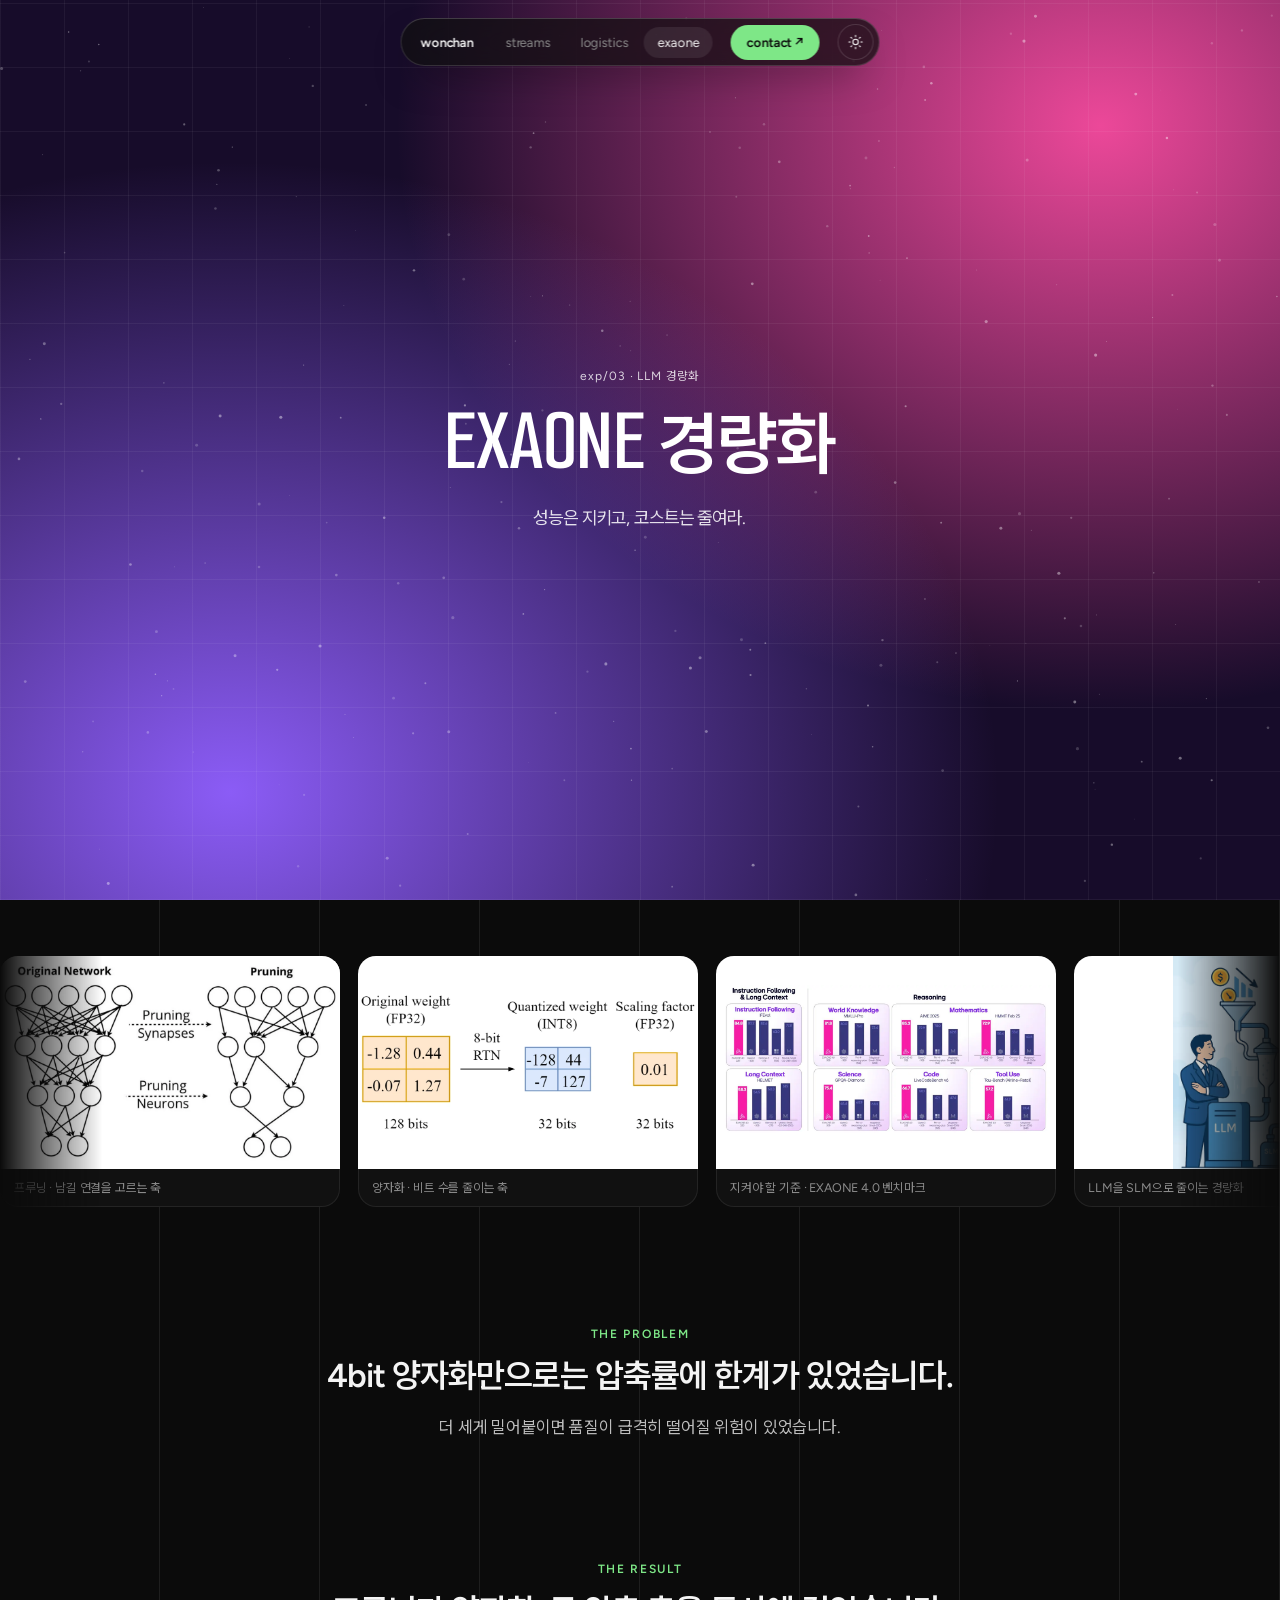
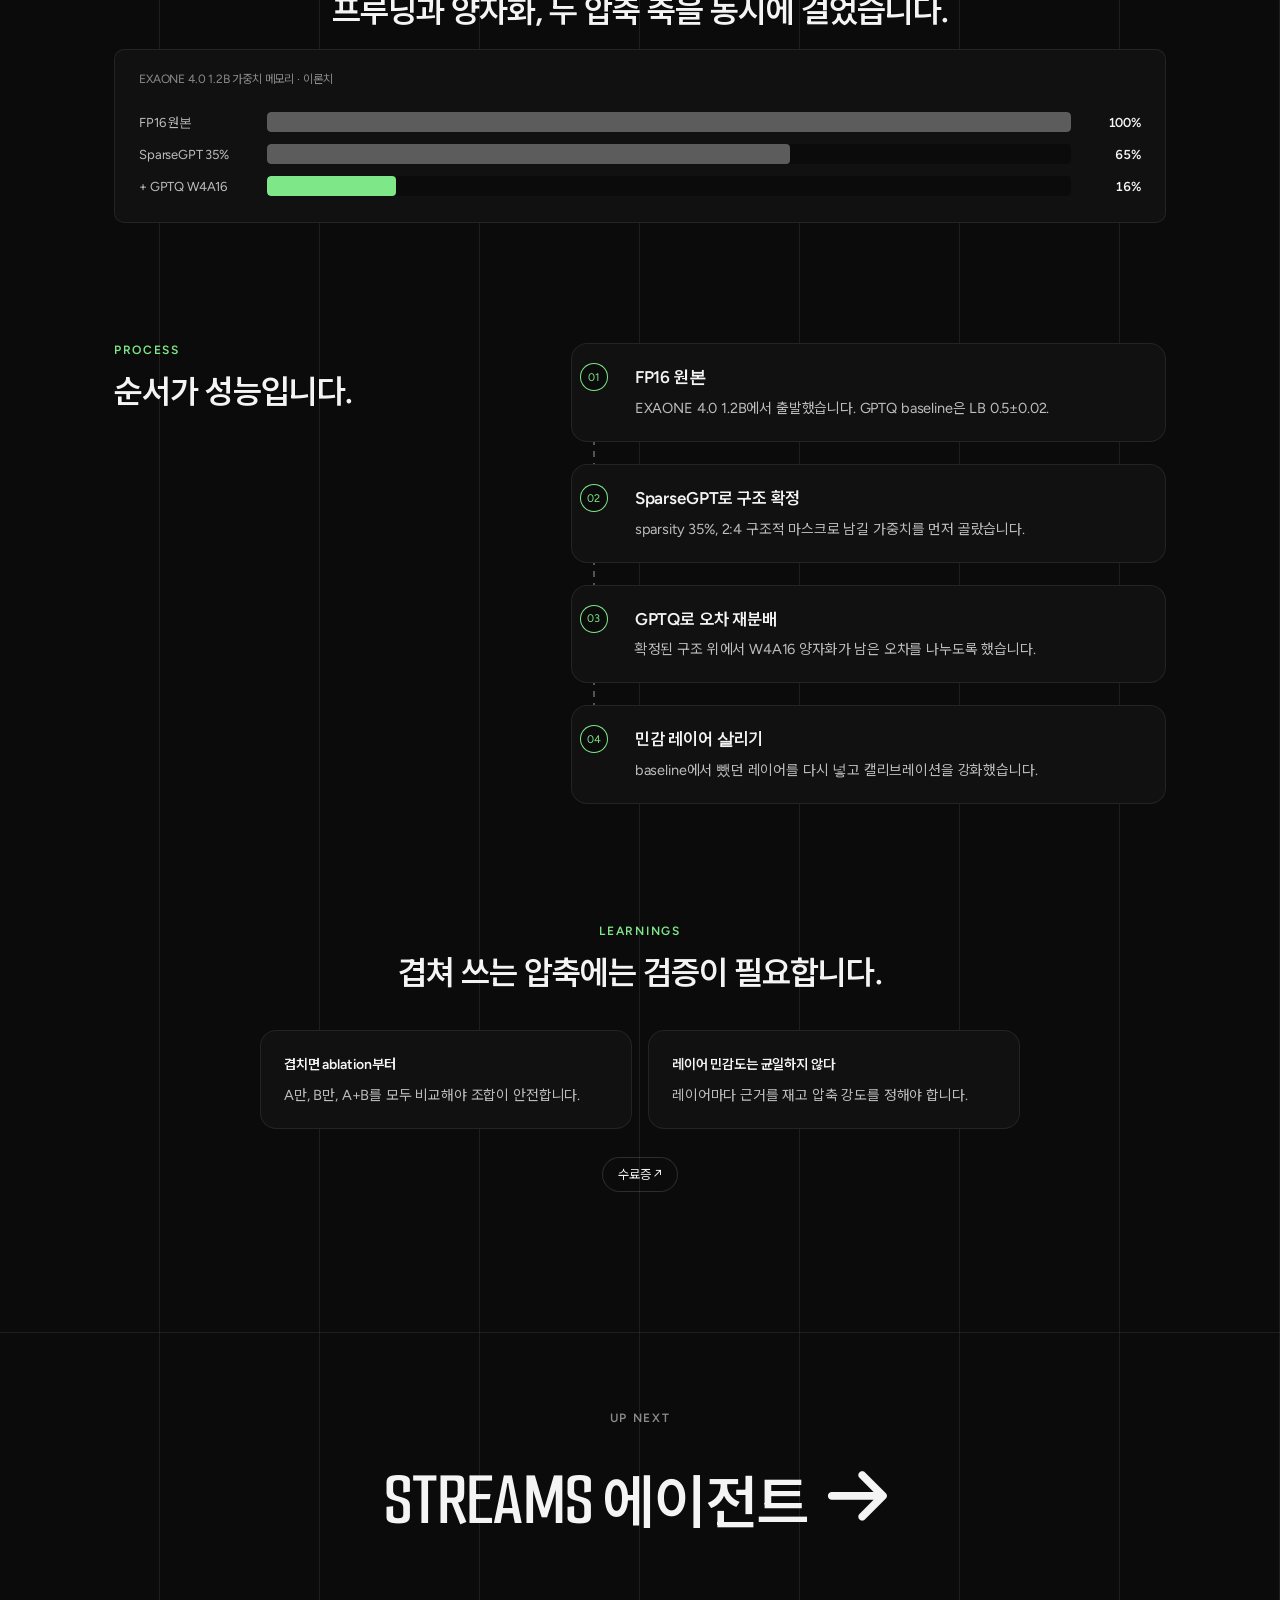
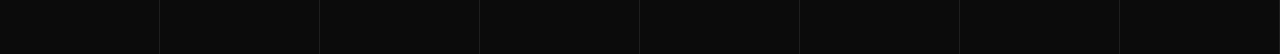
==== projects/exaone.html @ 282efb60 "Redesign the site around content, with project pages - Hero after jld2nd.dev: the line-art character" ====
<!doctype html>
<html lang="ko" data-theme="dark">
<head>
  <meta charset="utf-8" />
  <meta name="viewport" content="width=device-width, initial-scale=1" />
  <title>EXAONE 경량화 — 박원찬</title>
  <meta name="description" content="GPTQ와 SparseGPT를 겹쳐 EXAONE 4.0 1.2B를 모바일용으로 경량화한 LG AIMERS 8기 해커톤." />
  <link rel="icon" href="data:image/svg+xml,%3Csvg xmlns=%27http://www.w3.org/2000/svg%27 viewBox=%270 0 24 24%27%3E%3Ccircle cx=%2712%27 cy=%2712%27 r=%2710%27 fill=%27%23111%27 stroke=%27%23fff%27 stroke-width=%272%27/%3E%3Cpath d=%27M12 2a10 10 0 0 1 0 20z%27 fill=%27%23fff%27/%3E%3C/svg%3E" />
  <link rel="preconnect" href="https://fonts.googleapis.com" />
  <link rel="preconnect" href="https://fonts.gstatic.com" crossorigin />
  <link rel="stylesheet" href="https://fonts.googleapis.com/css2?family=Figtree:wght@300..900&family=Smooch+Sans:wght@100..900&display=swap" />
  <link rel="stylesheet" href="../assets/css/style.css" />
  <script>
    (function () {
      var t = localStorage.getItem('theme');
      if (t) document.documentElement.setAttribute('data-theme', t);
    })();
  </script>
</head>
<body>
  <canvas class="bg-stars" id="stars" aria-hidden="true"></canvas>
  <header class="dock" id="nav">
    <div class="dock-cap">
      <a class="dock-logo" href="../index.html">wonchan</a>
      <nav class="fold dock-links" aria-label="프로젝트">
        <a href="streams.html">streams</a>
        <a href="logistics.html">logistics</a>
        <a href="exaone.html" class="is-active" aria-current="page">exaone</a>
      </nav>
      <div class="fold fold-menu"><button class="dock-menu" id="dockMenu" type="button" aria-expanded="false" aria-controls="dockSheet">menu <i class="burger" aria-hidden="true"></i></button></div>
      <a class="dock-cta" href="mailto:pow01042@naver.com">contact ↗</a>
      <button class="theme-btn" id="themeBtn" type="button" aria-label="테마 전환">
        <svg class="i-sun" viewBox="0 0 24 24"><circle cx="12" cy="12" r="4"/><path d="M12 2v2M12 20v2M4.9 4.9l1.4 1.4M17.7 17.7l1.4 1.4M2 12h2M20 12h2M4.9 19.1l1.4-1.4M17.7 6.3l1.4-1.4"/></svg>
        <svg class="i-moon" viewBox="0 0 24 24"><path d="M20 14.5A8 8 0 0 1 9.5 4a8 8 0 1 0 10.5 10.5z"/></svg>
      </button>
    </div>
  </header>
  <div class="dock-scrim" id="dockScrim" hidden></div>
  <div class="dock-sheet" id="dockSheet" role="dialog" aria-modal="true" aria-label="메뉴" hidden>
    <div class="sheet-top">
      <a class="dock-logo" href="../index.html">wonchan</a>
      <a class="dock-cta" href="mailto:pow01042@naver.com">contact ↗</a>
      <button class="sheet-close" id="dockClose" type="button">close ✕</button>
    </div>
    <ol class="sheet-links">
      <li style="--i:0"><a href="../index.html"><small>00</small><b>Index</b><span>메인</span></a></li>
      <li style="--i:1"><a href="streams.html"><small>01</small><b>STREAMS</b><span>강화학습</span></a></li>
      <li style="--i:2"><a href="logistics.html"><small>02</small><b>Logistics</b><span>데이터 예측</span></a></li>
      <li style="--i:3"><a href="exaone.html" aria-current="page"><small>03</small><b>EXAONE</b><span>LLM 경량화</span></a></li>
    </ol>
    <div class="sheet-foot"><span>wonchan · AI Engineer</span><nav><a href="https://github.com/Matail" target="_blank" rel="noopener">github ↗</a><a href="https://matail.party" target="_blank" rel="noopener">matail.party ↗</a></nav></div>
  </div>

  <main class="cs">
    <header class="cs-hero" data-hero style="--c1:#8b5cf6;--c2:#ec4899;--c3:#170c2a">
      <div class="cs-hero-in">
        <p class="cs-kicker">exp/03 · LLM 경량화</p>
        <h1>EXAONE 경량화</h1>
        <p class="cs-tag">성능은 지키고, 코스트는 줄여라.</p>
      </div>
    </header>

    <div class="cs-strip" aria-label="자료">
      <div class="cs-track">
          <figure><img src="../assets/img/ex-prune.webp" alt="프루닝 · 남길 연결을 고르는 축" loading="lazy" /><figcaption>프루닝 · 남길 연결을 고르는 축</figcaption></figure>
          <figure><img src="../assets/img/ex-quant.webp" alt="양자화 · 비트 수를 줄이는 축" loading="lazy" /><figcaption>양자화 · 비트 수를 줄이는 축</figcaption></figure>
          <figure><img src="../assets/img/ex-benchmark.webp" alt="지켜야 할 기준 · EXAONE 4.0 벤치마크" loading="lazy" /><figcaption>지켜야 할 기준 · EXAONE 4.0 벤치마크</figcaption></figure>
          <figure><img src="../assets/img/ex-slm.webp" alt="LLM을 SLM으로 줄이는 경량화" loading="lazy" /><figcaption>LLM을 SLM으로 줄이는 경량화</figcaption></figure>
          <figure><img src="../assets/img/ex-cert.webp" alt="LG AIMERS 8기 LLM 과정 수료" loading="lazy" /><figcaption>LG AIMERS 8기 LLM 과정 수료</figcaption></figure>
          <figure aria-hidden="true"><img src="../assets/img/ex-prune.webp" alt="" loading="lazy" /><figcaption>프루닝 · 남길 연결을 고르는 축</figcaption></figure>
          <figure aria-hidden="true"><img src="../assets/img/ex-quant.webp" alt="" loading="lazy" /><figcaption>양자화 · 비트 수를 줄이는 축</figcaption></figure>
          <figure aria-hidden="true"><img src="../assets/img/ex-benchmark.webp" alt="" loading="lazy" /><figcaption>지켜야 할 기준 · EXAONE 4.0 벤치마크</figcaption></figure>
          <figure aria-hidden="true"><img src="../assets/img/ex-slm.webp" alt="" loading="lazy" /><figcaption>LLM을 SLM으로 줄이는 경량화</figcaption></figure>
          <figure aria-hidden="true"><img src="../assets/img/ex-cert.webp" alt="" loading="lazy" /><figcaption>LG AIMERS 8기 LLM 과정 수료</figcaption></figure>
      </div>
    </div>

    <div class="cs-wrap">
      <section class="cs-block cs-center reveal">
        <p class="eyebrow">The problem</p>
        <h2>4bit 양자화만으로는 압축률에 한계가 있었습니다.</h2>
        <p>더 세게 밀어붙이면 품질이 급격히 떨어질 위험이 있었습니다.</p>
      </section>

      <section class="cs-block">
        <div class="cs-center reveal">
          <p class="eyebrow">The result</p>
          <h2>프루닝과 양자화, 두 압축 축을 동시에 걸었습니다.</h2>
        </div>
        <figure class="chart reveal reveal-scale">
          <figcaption><span>EXAONE 4.0 1.2B 가중치 메모리 · 이론치</span></figcaption>
          <ul class="bars" data-max="100" data-unit="%" data-digits="0">
            <li data-v="100">FP16 원본</li>
            <li data-v="65">SparseGPT 35%</li>
            <li data-v="16" class="best">+ GPTQ W4A16</li>
          </ul>
        </figure>
      </section>

      <section class="cs-split">
        <div class="cs-sticky reveal reveal-left">
          <p class="eyebrow">Process</p>
          <h2>순서가 성능입니다.</h2>
        </div>
        <ol class="cs-steps">
            <li class="reveal reveal-right" style="--d:0ms"><b>FP16 원본</b><span>EXAONE 4.0 1.2B에서 출발했습니다. GPTQ baseline은 LB 0.5±0.02.</span></li>
            <li class="reveal reveal-right" style="--d:90ms"><b>SparseGPT로 구조 확정</b><span>sparsity 35%, 2:4 구조적 마스크로 남길 가중치를 먼저 골랐습니다.</span></li>
            <li class="reveal reveal-right" style="--d:180ms"><b>GPTQ로 오차 재분배</b><span>확정된 구조 위에서 W4A16 양자화가 남은 오차를 나누도록 했습니다.</span></li>
            <li class="reveal reveal-right" style="--d:270ms"><b>민감 레이어 살리기</b><span>baseline에서 뺐던 레이어를 다시 넣고 캘리브레이션을 강화했습니다.</span></li>
        </ol>
      </section>

      <section class="cs-block cs-center reveal">
        <p class="eyebrow">Learnings</p>
        <h2>겹쳐 쓰는 압축에는 검증이 필요합니다.</h2>
        <div class="cs-lessons">
          <div><b>겹치면 ablation부터</b><p>A만, B만, A+B를 모두 비교해야 조합이 안전합니다.</p></div>
          <div><b>레이어 민감도는 균일하지 않다</b><p>레이어마다 근거를 재고 압축 강도를 정해야 합니다.</p></div>
        </div>
        <div class="cs-links"><a href="../assets/img/ex-cert.webp" target="_blank" rel="noopener">수료증 ↗</a></div>
      </section>
    </div>

    <a class="cs-next" href="streams.html"><small>UP NEXT</small><b>STREAMS 에이전트 →</b></a>
  </main>

  <script src="../assets/js/main.js"></script>
  <script src="../assets/js/charts.js"></script>
  <script src="../assets/js/motion.js"></script>
</body>
</html>
---- assets/css/style.css ----
@font-face {
  font-family: 'Wanted Sans';
  src: url('../fonts/WantedSansVariable.woff2') format('woff2-variations');
  font-weight: 400 900;
  font-display: swap;
}
/* Hangul inside condensed display headings: scaled down so it sits at the Latin cap height */
@font-face {
  font-family: 'Wanted Sans Display';
  src: url('../fonts/WantedSansVariable.woff2') format('woff2-variations');
  font-weight: 400 900;
  font-display: swap;
  size-adjust: 78%;
  unicode-range: U+1100-11FF, U+3130-318F, U+AC00-D7AF;
}

/* ---------- tokens ---------- */
:root {
  --bg: #0b0b0b;
  --bg-2: #111111;
  --line: rgba(255, 255, 255, .08);
  --line-2: rgba(255, 255, 255, .14);
  --fg: #f4f4f4;
  --fg-2: #bdbdbd;
  --muted: #8b8b8b;
  --dim: #5c5c5c;
  --hero-bg: radial-gradient(120% 90% at 85% 0%, #2a2a2a 0%, #141414 45%, #0b0b0b 100%);
  --accent: #6ea8ff;
  --av-fill: #fafafa;
  --av-ink: #111;
  --ease: cubic-bezier(.22, 1, .36, 1);
  --gx: max(64px, calc(50% - 600px)); /* side gutter: centers a 1200px column */
  --cloud: 120, 108, 112;
  color-scheme: dark;
}

[data-theme='light'] {
  --bg: #ffffff;
  --bg-2: #f6f6f6;
  --line: rgba(0, 0, 0, .07);
  --line-2: rgba(0, 0, 0, .12);
  --fg: #111111;
  --fg-2: #3c3c3c;
  --muted: #6f6f6f;
  --dim: #a2a2a2;
  --hero-bg: radial-gradient(120% 90% at 85% 0%, #fff7dc 0%, #f1f5fb 50%, #eef2f8 100%);
  --cloud: 255, 255, 255;
  color-scheme: light;
}

* { box-sizing: border-box; margin: 0; padding: 0; }
html { scroll-behavior: smooth; -webkit-text-size-adjust: 100%; }
body {
  font-family: var(--sans);
  background: var(--bg);
  color: var(--fg);
  line-height: 1.5;
  letter-spacing: -0.01em;
  -webkit-font-smoothing: antialiased;
  overflow-x: hidden;
  word-break: keep-all; /* Korean: wrap between words, not syllables */
  overflow-wrap: break-word;
  transition: background .5s var(--ease), color .5s var(--ease);
}
a { color: inherit; text-decoration: none; }
button { font: inherit; color: inherit; background: none; border: 0; cursor: pointer; }
img { display: block; max-width: 100%; }
svg { display: block; }
::selection { background: var(--fg); color: var(--bg); }

section { position: relative; }

/* floating particles on every page (main.js): over the page and hero backgrounds, under the content */
.bg-stars { position: fixed; inset: 0; z-index: 1; width: 100%; height: 100%; pointer-events: none; }
main > *, .footer { position: relative; z-index: 2; }
.hero, .cs-hero { z-index: auto; } /* their skies stay under the particles; .hero-inner (z 2) stays above */

/* ---------- terminal tone ---------- */
:root {
  /* fonts after eyeballs.co: Figtree for text, Smooch Sans standing in for its licensed display face; Hangul falls back to Wanted Sans */
  --sans: 'Figtree', 'Wanted Sans', 'Pretendard', system-ui, -apple-system, 'Segoe UI', sans-serif;
  --display: 'Smooch Sans', 'Wanted Sans Display', 'Wanted Sans', 'Pretendard', system-ui, sans-serif;
  --ok: #7ee787; }
[data-theme='light'] { --ok: #1a7f37; }

/* ---------- dock: floating capsule nav ----------
   top of page: logo | links | contact
   scrolled:    logo | menu  | contact   (links fold away, menu unfolds)
   menu open:   capsule fades, a sheet with numbered links drops in */
.dock { position: fixed; top: 18px; left: 50%; z-index: 60; translate: -50% 0; }
.dock-cap {
  display: flex; align-items: center; gap: 18px; padding: 6px 6px 6px 20px; border-radius: 999px;
  background: color-mix(in srgb, var(--bg-2) 76%, transparent);
  box-shadow: inset 0 1px 0 rgba(255, 255, 255, .06), inset 0 0 0 1px var(--line-2), 0 18px 40px -16px rgba(0, 0, 0, .55);
  backdrop-filter: blur(24px) saturate(1.4); -webkit-backdrop-filter: blur(24px) saturate(1.4);
  font: 13px/1 var(--sans); transition: gap .52s var(--ease), opacity .25s var(--ease);
}
.dock-logo { font-weight: 600; white-space: nowrap; }
/* folding groups: a zero-width item still gets a flex gap, so a negative margin cancels it */
.fold { display: flex; overflow: hidden; max-width: 460px; opacity: 1; transition: max-width .52s var(--ease), opacity .31s var(--ease), margin .52s var(--ease); }
.fold-menu { max-width: 0; margin-left: -18px; opacity: 0; }
.dock.is-folded .dock-links { max-width: 0; margin-left: -18px; opacity: 0; }
.dock.is-folded .fold-menu { max-width: 160px; margin-left: 0; opacity: 1; }
.dock-links { gap: 2px; }
.dock-links a { padding: 9px 14px; border-radius: 999px; color: var(--muted); white-space: nowrap; transition: color .2s, background .2s; }
.dock-links a:hover { color: var(--fg); }
.dock-links a.is-active { color: var(--fg); background: color-mix(in srgb, var(--fg) 8%, transparent); }
.dock-menu { display: inline-flex; align-items: center; gap: 10px; padding: 10px 16px; border-radius: 999px; white-space: nowrap; box-shadow: inset 0 0 0 1px var(--line-2); transition: box-shadow .2s; }
.dock-menu:hover { box-shadow: inset 0 0 0 1px var(--fg-2); }
.burger { width: 14px; height: 8px; border-top: 1.5px solid; border-bottom: 1.5px solid; }
.dock-cta { padding: 11px 16px; border-radius: 999px; background: var(--ok); color: #0b0b0b; font-weight: 600; white-space: nowrap; transition: filter .2s; }
.dock-cta:hover { filter: brightness(1.08); }
.theme-btn { flex: none; width: 36px; height: 36px; border-radius: 50%; display: grid; place-items: center; box-shadow: inset 0 0 0 1px var(--line-2); }
.theme-btn svg { width: 16px; height: 16px; fill: none; stroke: var(--fg); stroke-width: 1.6; stroke-linecap: round; }
.i-moon { display: none !important; }
[data-theme='light'] .i-sun { display: none !important; }
[data-theme='light'] .i-moon { display: block !important; }

.dock-scrim { position: fixed; inset: 0; z-index: 59; background: rgba(0, 0, 0, .45); backdrop-filter: blur(6px); -webkit-backdrop-filter: blur(6px); opacity: 0; transition: opacity .3s var(--ease); }
.dock-sheet {
  position: fixed; top: 14px; left: 50%; z-index: 61; width: min(600px, calc(100vw - 24px)); translate: -50% 0;
  padding: 10px 10px 14px; border-radius: 26px; background: color-mix(in srgb, var(--bg-2) 94%, transparent);
  box-shadow: inset 0 0 0 1px var(--line-2), 0 30px 80px -20px rgba(0, 0, 0, .6);
  backdrop-filter: blur(24px); -webkit-backdrop-filter: blur(24px);
  opacity: 0; transform: translateY(-10px) scale(.97); transform-origin: top center; transition: opacity .3s var(--ease), transform .45s var(--ease);
}
.menu-open .dock-cap { opacity: 0; pointer-events: none; }
.menu-open .dock-scrim { opacity: 1; }
.menu-open .dock-sheet { opacity: 1; transform: none; }
.sheet-top { display: flex; align-items: center; gap: 8px; padding: 4px 4px 4px 14px; font: 13px/1 var(--sans); }
.sheet-top .dock-logo { margin-right: auto; }
.sheet-close { padding: 11px 16px; border-radius: 999px; box-shadow: inset 0 0 0 1px var(--line-2); font: 13px/1 var(--sans); }
.sheet-links { margin: 18px 0 10px; list-style: none; }
.sheet-links li { opacity: 0; transform: translateY(8px); transition: opacity .35s var(--ease), transform .45s var(--ease); transition-delay: calc(var(--i, 0) * 45ms + 80ms); }
.menu-open .sheet-links li { opacity: 1; transform: none; }
.sheet-links a { display: grid; grid-template-columns: 30px 1fr auto; align-items: baseline; gap: 10px; padding: 6px 14px; border-radius: 14px; transition: background .2s; }
.sheet-links a:hover, .sheet-links a:focus-visible { background: color-mix(in srgb, var(--fg) 6%, transparent); }
.sheet-links a[aria-current] b::after { content: ' ·'; color: var(--ok); }
.sheet-links small { font: 11px var(--sans); color: var(--muted); }
.sheet-links b { font-family: var(--display); font-size: clamp(30px, 6vw, 44px); font-weight: 600; line-height: 1.12; letter-spacing: -0.01em; }
.sheet-links span { font-size: 13px; color: var(--muted); text-align: right; }
.sheet-foot { display: flex; flex-wrap: wrap; justify-content: space-between; gap: 10px; margin: 0 4px; padding: 14px 10px 0; border-top: 1px solid var(--line); font: 12px var(--sans); color: var(--muted); }
.sheet-foot nav { display: flex; gap: 14px; }
.sheet-foot a:hover { color: var(--fg); }

/* ---------- hero ---------- */
.hero {
  min-height: 100vh; min-height: 100svh; overflow: hidden; background: var(--hero-bg);
  display: flex; align-items: center; transition: background .6s;
}
/* main.js drives --cl (clouds thicken and thin) on .hero */
.hero-clouds { position: absolute; left: -5%; right: -5%; top: -12%; height: 58%; pointer-events: none; filter: blur(42px); opacity: calc(.5 + var(--cl, 0) * .5); }
.hero-clouds i { position: absolute; border-radius: 50%; background: radial-gradient(closest-side, rgba(var(--cloud), .38), transparent); animation: drift 34s ease-in-out infinite alternate; }
.hero-clouds i:nth-child(1) { left: 2%; top: 8%; width: 40%; height: 62%; }
.hero-clouds i:nth-child(2) { left: 30%; top: 0; width: 46%; height: 70%; animation-duration: 42s; animation-direction: alternate-reverse; }
.hero-clouds i:nth-child(3) { left: 62%; top: 14%; width: 36%; height: 56%; animation-duration: 38s; }
.hero-clouds i:nth-child(4) { left: 18%; top: 34%; width: 62%; height: 44%; opacity: calc(var(--cl, 0) * .9); background: radial-gradient(closest-side, rgba(110, 130, 170, .35), transparent); }
@keyframes drift { to { transform: translateX(7%) translateY(4%); } }
.hero::after { content: ''; position: absolute; left: 0; right: 0; bottom: 0; height: 22%; background: linear-gradient(transparent, var(--bg)); pointer-events: none; }

/* after jld2nd.dev: big character standing at the bottom left, copy on the right */
.hero-inner {
  position: relative; z-index: 2; width: 100%; min-height: 100vh; min-height: 100svh; padding: 110px var(--gx) 0;
  display: grid; grid-template-columns: minmax(0, 1fr) minmax(0, 1fr); align-items: center; gap: clamp(24px, 4vw, 72px);
}
.hero-copy { container-type: inline-size; max-width: 620px; font-size: clamp(15px, 1.05vw, 19px); }
.hero-title {
  /* 17cqi keeps the longest line ("LLM Compression" ≈ 5.3em in Smooch Sans) inside the column */
  font-family: var(--display); font-size: min(clamp(48px, 5.6vw, 96px), 17cqi); font-weight: 600; line-height: 1.06; letter-spacing: -0.01em;
  min-height: 2.12em; display: flex; flex-direction: column; justify-content: flex-end;
}
.hero-title .tw { display: block; white-space: nowrap; }
.hero-title .ch { display: inline-block; transition: filter .5s var(--ease), opacity .5s var(--ease), transform .5s var(--ease); transition-delay: calc(var(--i) * 28ms); }
.hero-title.out .ch { filter: blur(12px); opacity: 0; transform: translateY(5px); }
.hero-btns { display: flex; gap: 12px; margin-top: 32px; }
.btn {
  display: inline-flex; align-items: center; gap: 8px; height: 48px; padding: 0 26px; border-radius: 999px; white-space: nowrap;
  font-size: 15px; font-weight: 600; position: relative; overflow: hidden; transition: transform .3s var(--ease), background .3s;
}
.btn svg { width: 15px; height: 15px; fill: none; stroke: currentColor; stroke-width: 2; }
.btn-ghost { background: rgba(0, 0, 0, .35); border: 1px solid var(--line); }
[data-theme='light'] .btn-ghost { background: rgba(255, 255, 255, .6); }
.btn-ghost::after { content: ''; position: absolute; left: 14%; bottom: -14px; width: 50%; height: 22px; border-radius: 50%; background: radial-gradient(#3a7bd5, transparent 70%); opacity: .7; filter: blur(4px); transition: .5s var(--ease); }
.btn-ghost:hover::after { left: 30%; opacity: 1; }
.btn-outline { border: 2px solid var(--fg); padding: 0 22px; }
.btn:hover { transform: translateY(-2px); }

/* the drawing fills only the middle 74% of its viewBox, so the box may overhang the column a little */
.hero-avatar { position: relative; align-self: center; justify-self: center; width: min(115%, 62vh, 720px); }
.avatar { width: 100%; height: auto; overflow: visible; }
/* pointer follow: farther from the head's centre moves more, so the head reads as turning */
.av-head { transform-origin: 200px 262px; transform: translate(calc(var(--nx, 0) * 5px), calc(var(--ny, 0) * 3px)) rotate(calc(var(--nx, 0) * 5deg)); }
.av-ears { transform: translateX(calc(var(--nx, 0) * -9px)); }
.av-hair { transform: translate(calc(var(--nx, 0) * 3px), calc(var(--ny, 0) * 1px)); }
.av-face { transform: translate(calc(var(--nx, 0) * 13px), calc(var(--ny, 0) * 9px)); }
.av-look { transform: translate(calc(var(--nx, 0) * 3px), calc(var(--ny, 0) * 2.5px)); }
.hero-bubble {
  position: absolute; left: 60%; bottom: 86%; z-index: 1; min-width: 2.6em; padding: .45em .9em;
  border: 3px solid var(--av-ink); border-radius: 16px; background: var(--av-fill); color: var(--av-ink);
  font: 600 clamp(15px, 1.25vw, 20px)/1.25 var(--sans); white-space: nowrap;
  translate: calc(var(--nx, 0) * 10px) calc(var(--ny, 0) * 6px);
}
.hero-bubble::before { content: ''; position: absolute; left: 16px; bottom: -9px; width: 13px; height: 13px; background: var(--av-fill); border: solid var(--av-ink); border-width: 0 3px 3px 0; rotate: 45deg; }
.hero-bubble span::after { content: ''; display: inline-block; width: 2px; height: 1em; margin-left: 2px; background: currentColor; vertical-align: -.14em; animation: caret 1s steps(1) infinite; }
@keyframes caret { 50% { opacity: 0; } }
.hero .hero-bubble { filter: drop-shadow(0 0 1px rgba(255, 255, 255, .5)); }
.av-fill { fill: var(--av-fill); stroke: var(--av-ink); stroke-width: 7; stroke-linejoin: round; }
.av-ink { fill: var(--av-ink); stroke: var(--av-ink); stroke-width: 6; stroke-linejoin: round; }
.av-line { fill: none; stroke: var(--av-ink); stroke-width: 7; stroke-linecap: round; }
.av-line.thin { stroke-width: 5; }
.av-eyes { animation: blink 5.5s infinite; transform-origin: 200px 178px; }
@keyframes blink { 0%, 94%, 100% { transform: scaleY(1); } 96% { transform: scaleY(.1); } }
.hero .avatar { filter: drop-shadow(0 0 1px rgba(255, 255, 255, .5)); }
[data-theme='dark'] .hero .av-fill { stroke: #111; }

.hero-hi { color: var(--muted); margin-bottom: .5em; }
.hero-lines { list-style: none; display: grid; gap: .9em; margin-top: 1.6em; }
.hero-lines li { color: var(--muted); transition: color .5s; cursor: default; }
.hero-lines li strong { font-weight: 500; display: block; }
.hero-lines li span { display: block; max-height: 0; overflow: hidden; opacity: 0; color: var(--fg-2); line-height: 1.55; transition: max-height .7s var(--ease), opacity .5s, margin .6s var(--ease); }
.hero-lines li.is-active { color: var(--fg); }
.hero-lines li.is-active span { max-height: 6em; opacity: .75; margin-top: .45em; }
.hero-lines li.is-past { color: var(--dim); }

/* ---------- sections ---------- */
.sec { padding: 120px var(--gx); }
.sec-head { margin-bottom: 52px; max-width: 760px; }
.sec-head h2 { font: 600 clamp(30px, 3vw, 44px)/1.1 var(--display); letter-spacing: -0.01em; }
.flow, .run, .chart { border: 1px solid var(--line); border-radius: 10px; background: var(--bg-2); }

/* ---------- system ---------- */

.flow {
  margin-top: 20px; padding: 28px;
  display: grid; grid-template-columns: minmax(110px, .8fr) 48px minmax(150px, 1fr) 48px minmax(220px, 1.5fr) 48px minmax(120px, .8fr); align-items: center;
}
.node { padding: 14px 16px; border: 1px solid var(--line-2); border-radius: 8px; background: var(--bg); }
.node small { display: block; font: 11px var(--sans); letter-spacing: .06em; text-transform: uppercase; color: var(--muted); }
.node b { display: block; margin-top: 4px; font: 600 14px var(--sans); }
.node span { display: block; margin-top: 4px; font-size: 12.5px; line-height: 1.45; color: var(--fg-2); }
.node.hub { border-color: var(--ok); }
.teams { display: grid; gap: 8px; }
.teams .node { padding: 10px 14px; }
.teams .node b { margin-top: 0; }
/* dashed wire with dashes travelling toward the arrow head */
.wire { position: relative; height: 2px; margin: 0 6px; background: repeating-linear-gradient(90deg, var(--fg-2) 0 6px, transparent 6px 12px) 0 0 / 12px 2px; opacity: .6; animation: flow .9s linear infinite; }
.wire::after { content: ''; position: absolute; right: -2px; top: -4px; border-left: 7px solid var(--fg-2); border-top: 5px solid transparent; border-bottom: 5px solid transparent; }
@keyframes flow { to { background-position: 12px 0; } }

.run { margin-top: 20px; padding: 22px 24px; }
.run-head { display: flex; flex-wrap: wrap; justify-content: space-between; gap: 8px 16px; font: 12px var(--sans); color: var(--muted); }
.run-head b { color: var(--fg); font-weight: 500; font-variant-numeric: tabular-nums; }
.pulse { display: inline-block; width: 7px; height: 7px; margin-right: 8px; border-radius: 50%; background: var(--ok); animation: pulse 1.4s infinite; }
@keyframes pulse { 50% { opacity: .3; } }
.gantt { position: relative; margin: 16px 0 12px; padding: 18px 18px 30px 150px; border-radius: 8px; background: var(--bg); }
.g-row { position: relative; height: 32px; display: flex; align-items: center; }
.g-name { position: absolute; left: -132px; display: flex; align-items: center; gap: 8px; font: 12px var(--sans); color: var(--fg-2); }
.g-name::before { content: ''; width: 6px; height: 6px; border-radius: 50%; background: var(--dim); }
.g-row.live .g-name::before { background: var(--ok); }
.g-seg { position: absolute; height: 12px; border-radius: 3px; transform-origin: left; transform: scaleX(0); transition: transform .5s var(--ease); }
.g-seg.on { transform: scaleX(1); }
.g-think { background: repeating-linear-gradient(135deg, #5c5c5c 0 3px, #3a3a3a 3px 6px); }
.g-search { background: #7a7a7a; }
.g-code { background: var(--accent); }
.g-write { background: var(--ok); }
.g-head { position: absolute; top: 8px; bottom: 8px; left: 150px; width: 1.5px; background: var(--fg); }
.g-ticks { position: absolute; left: 150px; right: 18px; bottom: 8px; display: flex; justify-content: space-between; font: 10px var(--sans); color: var(--dim); }
.legend { display: flex; flex-wrap: wrap; gap: 14px; font: 11px var(--sans); color: var(--muted); }
.legend span { display: inline-flex; align-items: center; gap: 6px; }
.legend i { display: inline-block; width: 12px; height: 8px; border-radius: 2px; }


.chart { padding: 22px 24px 26px; }
.chart figcaption { display: flex; flex-wrap: wrap; justify-content: space-between; align-items: center; gap: 10px; margin-bottom: 26px; font: 12px var(--sans); color: var(--muted); }
.bars { position: relative; display: grid; gap: 12px; list-style: none; }
.bar { display: grid; grid-template-columns: 116px 1fr 58px; align-items: center; gap: 12px; font-size: 13px; }
.bar > span { color: var(--fg-2); }
.bar .track { height: 20px; border-radius: 4px; background: var(--bg); overflow: hidden; }
.bar .fill { width: 0; height: 100%; border-radius: 4px; background: var(--dim); transition: width 1.1s var(--ease); transition-delay: calc(var(--k, 0) * 90ms); }
.bar.best .fill { background: var(--ok); }
.bar.void .fill { background: transparent; border: 1px dashed var(--muted); }
.bar.void > span, .bar.void b { color: var(--dim); text-decoration: line-through; }
.bar b { font: 600 13px var(--sans); font-variant-numeric: tabular-nums; text-align: right; }
.ref { position: absolute; top: -10px; bottom: -6px; width: 0; border-left: 1.5px dashed var(--fg-2); pointer-events: none; }
.ref em { position: absolute; top: -16px; left: 4px; font: normal 10px var(--sans); color: var(--fg-2); white-space: nowrap; }
.seg { display: inline-flex; overflow: hidden; border: 1px solid var(--line-2); border-radius: 6px; }
.seg button { padding: 5px 10px; font: 11px var(--sans); color: var(--muted); }
.seg .is-on { background: var(--fg); color: var(--bg); }

/* ---------- experiments: stacked project cards ----------
   each card is sticky; it arrives tilted and straightens, then the next card slides over it
   (motion.js drives the transforms from scroll position) */
.xstack { position: relative; }
.xs { position: sticky; top: 92px; height: clamp(500px, calc(100vh - 140px), 660px); margin-bottom: 22vh; }
.xs:last-child { margin-bottom: 0; }
.xc {
  height: 100%; padding: 14px; border-radius: 34px; background: #141414; transform-origin: 50% 0; will-change: transform;
  box-shadow: inset 0 0 0 1px rgba(255, 255, 255, .1), 0 40px 80px -30px rgba(0, 0, 0, .7);
}
[data-theme='light'] .xc { background: #e4e4e4; box-shadow: inset 0 0 0 1px rgba(0, 0, 0, .08), 0 40px 80px -30px rgba(0, 0, 0, .35); }
.xc-in {
  position: relative; isolation: isolate; height: 100%; overflow: hidden; border-radius: 24px; display: grid; place-items: center; color: #fff;
  background: radial-gradient(60% 70% at 18% 88%, var(--c1), transparent), radial-gradient(55% 65% at 86% 14%, var(--c2), transparent), var(--c3);
}
.xc-in::before, .cs-hero::before {
  content: ''; position: absolute; inset: 0; z-index: -1;
  background: repeating-linear-gradient(90deg, rgba(255, 255, 255, .05) 0 1px, transparent 1px 64px), repeating-linear-gradient(0deg, rgba(255, 255, 255, .05) 0 1px, transparent 1px 64px);
}
.xc-in::after { content: ''; position: absolute; inset: 0; z-index: -1; background: radial-gradient(46% 52% at 50% 50%, rgba(0, 0, 0, .42), transparent 75%); }
.xc-mid { position: relative; z-index: 2; max-width: 520px; padding: 0 20px; text-align: center; }
.xc-id { font: 12px var(--sans); letter-spacing: .08em; opacity: .75; }
.xc-mid h3 { margin-top: 10px; font-family: var(--display); font-size: clamp(34px, 4.2vw, 60px); font-weight: 600; line-height: 1.02; letter-spacing: -0.01em; }
.xc-mid p { margin-top: 14px; font-size: 16px; line-height: 1.6; color: rgba(255, 255, 255, .84); }
.xc-btn { display: inline-flex; align-items: center; gap: 8px; margin-top: 24px; padding: 12px 20px; border-radius: 999px; background: #fff; color: #0b0b0b; font: 600 13px var(--sans); transition: transform .3s var(--ease); }
.xc-btn:hover { transform: translateY(-2px); }
.xc-float { position: absolute; z-index: 1; width: min(300px, 30%); overflow: hidden; border-radius: 18px; box-shadow: 0 30px 60px -20px rgba(0, 0, 0, .6), inset 0 0 0 1px rgba(255, 255, 255, .12); }
.xc-chart { left: 4%; top: 7%; padding: 16px 18px 18px; background: rgba(10, 10, 10, .72); backdrop-filter: blur(10px); -webkit-backdrop-filter: blur(10px); rotate: -6deg; }
.xc-chart figcaption { margin-bottom: 24px; font: 10.5px var(--sans); color: rgba(255, 255, 255, .72); }
.xc-img { right: 4%; bottom: 8%; background: #fff; rotate: 5deg; }
.xc-img img { width: 100%; aspect-ratio: 16 / 10; object-fit: contain; }
.xc .bars { gap: 10px; }
.xc .bar { grid-template-columns: 74px 1fr 34px; gap: 8px; font-size: 11px; }
.xc .bar > span { color: rgba(255, 255, 255, .8); }
.xc .bar b { font-size: 11px; color: #fff; }
.xc .bar .track { height: 12px; background: rgba(255, 255, 255, .1); }
.xc .bar .fill { background: rgba(255, 255, 255, .38); }
.xc .bar.best .fill { background: #7ee787; }
.xc .bar.void .fill { background: transparent; border: 1px dashed rgba(255, 255, 255, .5); }
.xc .bar.void > span, .xc .bar.void b { color: rgba(255, 255, 255, .45); }

/* ---------- about: split card ---------- */
.ab { display: grid; grid-template-columns: minmax(0, .92fr) minmax(0, 1.08fr); min-height: 380px; overflow: hidden; border-radius: 30px; background: var(--bg-2); box-shadow: inset 0 0 0 1px var(--line); }
.ab-me {
  display: flex; flex-direction: column; justify-content: center; padding: 44px 40px;
  background: radial-gradient(circle, color-mix(in srgb, var(--fg) 13%, transparent) 1px, transparent 1.5px) 0 0 / 14px 14px;
}
.ab-me h3 { font-family: var(--display); font-size: clamp(32px, 3.4vw, 48px); font-weight: 600; line-height: 1.05; letter-spacing: -0.01em; }
.ab-me h3 i, .ab-log h4 i { font-weight: 400; font-style: italic; }
.ab-me p { max-width: 430px; margin-top: 18px; font-size: 16px; line-height: 1.7; color: var(--fg-2); }
.ab-me p b { font-weight: 600; color: var(--fg); }
.ab-me small { margin-top: 22px; font: 12px var(--sans); color: var(--muted); }
/* the dark panel bulges into the card; the shifted shadows draw two thin arcs along that edge */
.ab-log {
  position: relative; display: flex; flex-direction: column; justify-content: center; padding: 40px 40px 40px 110px;
  background: #050505; color: #f4f4f4; border-top-left-radius: 190px 50%; border-bottom-left-radius: 190px 50%;
  box-shadow: -14px 0 0 0 var(--bg-2), -15px 0 0 0 var(--line-2), -30px 0 0 0 var(--bg-2), -31px 0 0 0 var(--line);
}
.ab-log h4 { font-family: var(--display); font-size: 22px; font-weight: 600; letter-spacing: -0.01em; }
.ab-log h4 i { color: rgba(255, 255, 255, .55); }
.ab-log ol { margin-top: 14px; list-style: none; }
.ab-log li {
  display: grid; grid-template-columns: 1fr auto 104px; align-items: baseline; gap: 16px; padding: 12px 0; border-top: 1px solid rgba(255, 255, 255, .12);
  opacity: 0; transform: translateX(18px); transition: opacity .6s var(--ease), transform .8s var(--ease); transition-delay: calc(var(--i, 0) * 70ms + 250ms);
}
.ab.in .ab-log li { opacity: 1; transform: none; }
.ab-log b { font-size: 15px; font-weight: 600; }
.ab-log span { font-size: 13px; color: rgba(255, 255, 255, .55); }
.ab-log time { font: 12px var(--sans); color: rgba(255, 255, 255, .72); text-align: right; }

/* ---------- stack (icon grid + skill constellation) ---------- */
.stack-grid { display: grid; grid-template-columns: repeat(6, 1fr); gap: 14px 0; }
.st { position: relative; height: 76px; display: grid; place-items: center; opacity: 0; transform: translateY(14px) scale(.9); transition: opacity .5s var(--ease), transform .6s var(--ease); transition-delay: calc(var(--i, 0) * 22ms); }
.stack-grid.in .st { opacity: 1; transform: none; }
.st i { width: 30px; height: 30px; background: var(--fg-2); -webkit-mask: var(--m) center / contain no-repeat; mask: var(--m) center / contain no-repeat; transition: background .35s, transform .35s var(--ease); }
.st:hover i { background: var(--c); transform: scale(1.18); }
.st span { position: absolute; bottom: -2px; font-size: 11px; color: var(--muted); white-space: nowrap; opacity: 0; transform: translateY(-4px); transition: .3s; }
.st:hover span { opacity: 1; transform: none; }
.constellation { position: relative; height: 100vh; min-height: 640px; }
.constellation canvas { display: block; width: 100%; height: 100%; cursor: grab; }

/* ---------- footer ---------- */
.footer { display: flex; flex-wrap: wrap; align-items: center; gap: 14px 28px; padding: 36px var(--gx) 44px; border-top: 1px solid var(--line); font: 13px var(--sans); color: var(--muted); }
.footer nav { display: flex; gap: 20px; margin-left: auto; }
.footer a:hover { color: var(--fg); }

/* ---------- project pages (case study) ---------- */
.cs { background: repeating-linear-gradient(90deg, transparent 0 calc(12.5% - 1px), var(--line) calc(12.5% - 1px) 12.5%); }
.cs-hero {
  position: relative; isolation: isolate; height: 100vh; height: 100svh; min-height: 560px; display: grid; place-items: center; overflow: hidden; color: #fff;
  background: radial-gradient(60% 70% at 18% 88%, var(--c1), transparent), radial-gradient(55% 65% at 86% 14%, var(--c2), transparent), var(--c3);
}
.cs-hero-in { padding: 0 24px; text-align: center; will-change: transform, opacity; }
.cs-kicker { font: 12px var(--sans); letter-spacing: .08em; opacity: .8; }
.cs-hero h1 { margin-top: 14px; font-family: var(--display); font-size: clamp(44px, 7vw, 104px); font-weight: 600; line-height: 1; letter-spacing: -0.01em; }
.cs-tag { margin-top: 18px; font-size: clamp(16px, 1.4vw, 20px); color: rgba(255, 255, 255, .86); }
.cs-strip { overflow: hidden; padding: 56px 0 0; -webkit-mask-image: linear-gradient(90deg, transparent, #000 8%, #000 92%, transparent); mask-image: linear-gradient(90deg, transparent, #000 8%, #000 92%, transparent); }
.cs-track { display: flex; gap: 18px; width: max-content; animation: marquee 45s linear infinite; }
.cs-strip:hover .cs-track { animation-play-state: paused; }
.cs-track figure { flex: none; width: 340px; overflow: hidden; border-radius: 18px; background: var(--bg-2); box-shadow: inset 0 0 0 1px var(--line); }
.cs-track img { width: 100%; aspect-ratio: 16 / 10; object-fit: contain; background: #fff; }
.cs-track figcaption { padding: 10px 14px; font-size: 12.5px; color: var(--muted); }
@keyframes marquee { to { transform: translateX(-50%); } }
.cs-wrap { max-width: 1100px; margin: 0 auto; padding: 0 24px; }
.cs-block { padding-top: 120px; }
.cs-center { max-width: 760px; margin: 0 auto; text-align: center; }
.eyebrow { font: 600 12px var(--sans); letter-spacing: .14em; text-transform: uppercase; color: var(--ok); }
.cs h2 { margin-top: 14px; font-size: clamp(26px, 2.6vw, 38px); font-weight: 600; line-height: 1.25; letter-spacing: -0.03em; }
.cs-center > p:not(.eyebrow) { margin-top: 16px; font-size: 17px; line-height: 1.7; color: var(--fg-2); }
.cs .chart { margin-top: 18px; }
.cs-split { display: grid; grid-template-columns: minmax(0, .8fr) minmax(0, 1.2fr); gap: 60px; padding-top: 120px; }
.cs-sticky { position: sticky; top: 120px; align-self: start; }
.cs-steps { position: relative; display: grid; gap: 22px; counter-reset: s; list-style: none; }
.cs-steps::before { content: ''; position: absolute; left: 22px; top: 24px; bottom: 24px; width: 2px; opacity: .4; background: repeating-linear-gradient(180deg, var(--fg-2) 0 6px, transparent 6px 12px) 0 0 / 2px 12px; animation: flowY .9s linear infinite; }
.cs-steps li { position: relative; padding: 22px 24px 22px 64px; border-radius: 16px; background: var(--bg-2); box-shadow: inset 0 0 0 1px var(--line); counter-increment: s; }
.cs-steps li::before { content: counter(s, decimal-leading-zero); position: absolute; left: 9px; top: 20px; width: 28px; height: 28px; display: grid; place-items: center; border-radius: 50%; background: var(--bg); box-shadow: inset 0 0 0 1px var(--ok); font: 11px var(--sans); color: var(--ok); }
.cs-steps b { display: block; font-size: 17px; font-weight: 600; }
.cs-steps span { display: block; margin-top: 6px; font-size: 14.5px; line-height: 1.6; color: var(--fg-2); }
.cs-lessons { display: grid; grid-template-columns: repeat(2, 1fr); gap: 16px; margin-top: 36px; text-align: left; }
.cs-lessons div { padding: 22px 24px; border-radius: 16px; background: var(--bg-2); box-shadow: inset 0 0 0 1px var(--line); }
.cs-lessons b { font: 600 14px var(--sans); }
.cs-lessons p { margin-top: 8px; font-size: 14.5px; line-height: 1.6; color: var(--fg-2); }
.cs-links { display: flex; flex-wrap: wrap; justify-content: center; gap: 10px; margin-top: 28px; }
.cs-links a { padding: 10px 16px; border-radius: 999px; box-shadow: inset 0 0 0 1px var(--line-2); font: 13px var(--sans); transition: box-shadow .2s; }
.cs-links a:hover { box-shadow: inset 0 0 0 1px var(--ok); }
.cs-next { display: block; margin-top: 140px; padding: 72px var(--gx) 96px; border-top: 1px solid var(--line); text-align: center; }
.cs-next small { font: 600 12px var(--sans); letter-spacing: .14em; color: var(--muted); }
.cs-next b { display: block; margin-top: 14px; font-family: var(--display); font-size: clamp(36px, 6vw, 84px); font-weight: 600; letter-spacing: -0.01em; transition: color .3s; }
.cs-next:hover b { color: var(--ok); }

/* ---------- reveal (scroll-in) ---------- */
.reveal { opacity: 0; transform: translateY(40px); transition: opacity .9s var(--ease), transform 1.1s var(--ease); transition-delay: var(--d, 0ms); }
.reveal-scale { transform: translateY(40px) scale(.94); }
.reveal-left { transform: translateX(-48px); }
.reveal-right { transform: translateX(48px); }
.reveal.in { opacity: 1; transform: none; }

/* ---------- responsive ---------- */
@media (max-width: 960px) {
  .flow { grid-template-columns: 1fr; gap: 0; }
  .wire { width: 2px; height: 28px; margin: 6px auto; background: repeating-linear-gradient(180deg, var(--fg-2) 0 6px, transparent 6px 12px) 0 0 / 2px 12px; animation-name: flowY; }
  .wire::after { right: auto; top: auto; bottom: -2px; left: -4px; border-left: 5px solid transparent; border-right: 5px solid transparent; border-top: 7px solid var(--fg-2); border-bottom: 0; }
  .ab { grid-template-columns: 1fr; }
  .ab-log { padding: 36px 32px; border-radius: 0; box-shadow: none; }
  .cs-split { grid-template-columns: 1fr; gap: 32px; }
  .cs-sticky { position: static; }
}
@keyframes flowY { to { background-position: 0 12px; } }
@media (max-width: 760px) {
  :root { --gx: 22px; }
  /* phones: always folded; contact lives in the sheet */
  .dock { top: 12px; }
  .dock-cap { gap: 12px; padding-left: 16px; }
  .dock .dock-links { max-width: 0; margin-left: -12px; opacity: 0; }
  .dock .fold-menu { max-width: 160px; margin-left: 0; opacity: 1; }
  .dock-cap .dock-cta { display: none; }
  .sheet-links span { display: none; }
  .hero-inner { grid-template-columns: 1fr; padding: 110px 22px 0; text-align: left; }
  .hero-avatar { order: 2; width: min(100%, 340px); margin: 48px auto -6px; }
  .btn { height: 46px; padding: 0 22px; font-size: 15px; }
  .sec { padding-top: 88px; padding-bottom: 88px; }
  .gantt { padding-left: 110px; }
  .g-name { left: -98px; font-size: 11px; }
  .g-head, .g-ticks { left: 110px; }
  .bar { grid-template-columns: 96px 1fr 50px; }
  /* cards: floating pieces fall into the flow */
  .xs { top: 76px; height: auto; min-height: 0; margin-bottom: 8vh; }
  .xc { padding: 10px; border-radius: 26px; }
  .xc-in { display: flex; flex-direction: column; gap: 18px; padding: 28px 18px 54px; border-radius: 18px; }
  .xc-float { position: static; width: 100%; rotate: none; }
  .xc-img { display: none; }
  .xc-mid { padding: 0; }
  .ab-me { padding: 32px 24px; }
  .ab-log { padding: 30px 22px; }
  .ab-log li { grid-template-columns: 1fr auto; }
  .ab-log li span { display: none; }
  .stack-grid { grid-template-columns: repeat(4, 1fr); }
  .cs-track figure { width: 260px; }
  .cs-lessons { grid-template-columns: 1fr; }
  .reveal-left, .reveal-right { transform: translateY(40px); } /* no sideways entry on narrow screens */
  .footer nav { margin-left: 0; }
}

@media (prefers-reduced-motion: reduce) {
  *, *::before, *::after { animation-duration: .001ms !important; animation-iteration-count: 1 !important; transition-duration: .001ms !important; } /* one pass: infinite loops would otherwise flicker */
  html { scroll-behavior: auto; }
  .cs-strip { overflow-x: auto; }
}
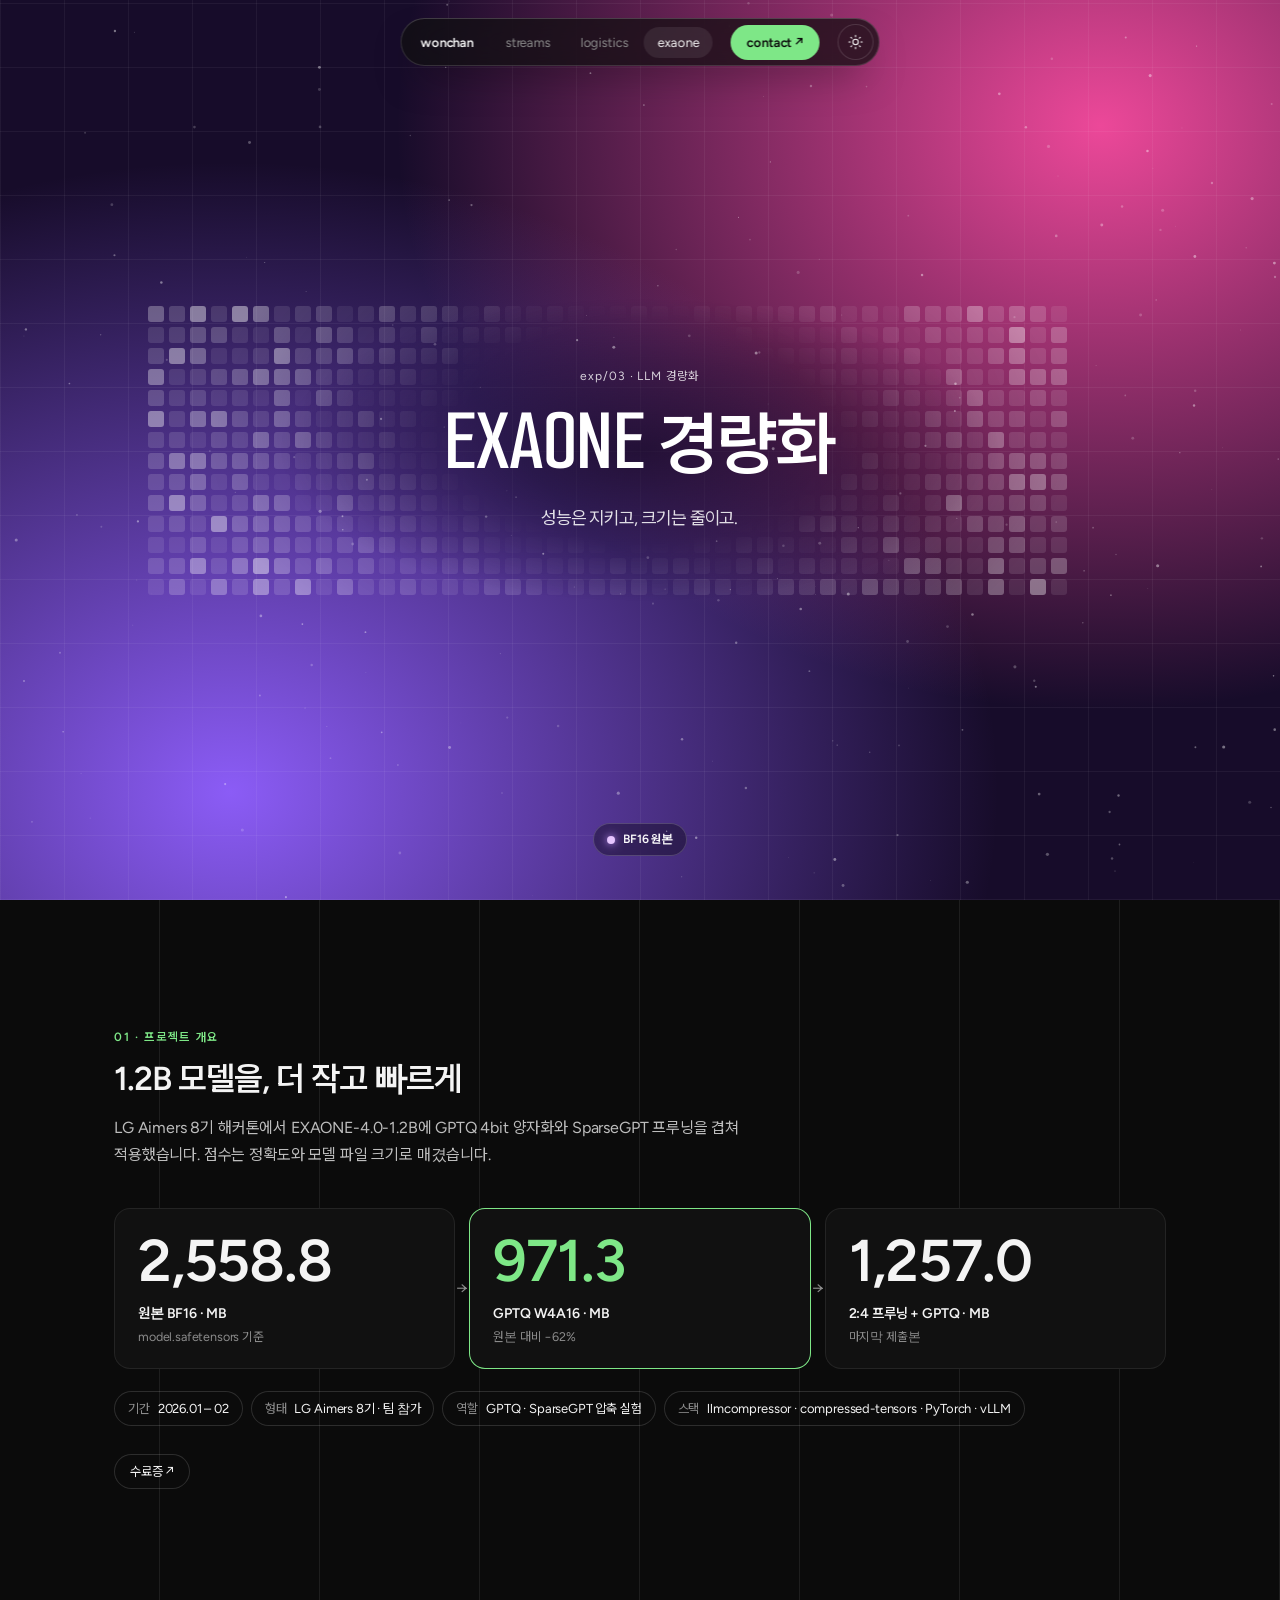
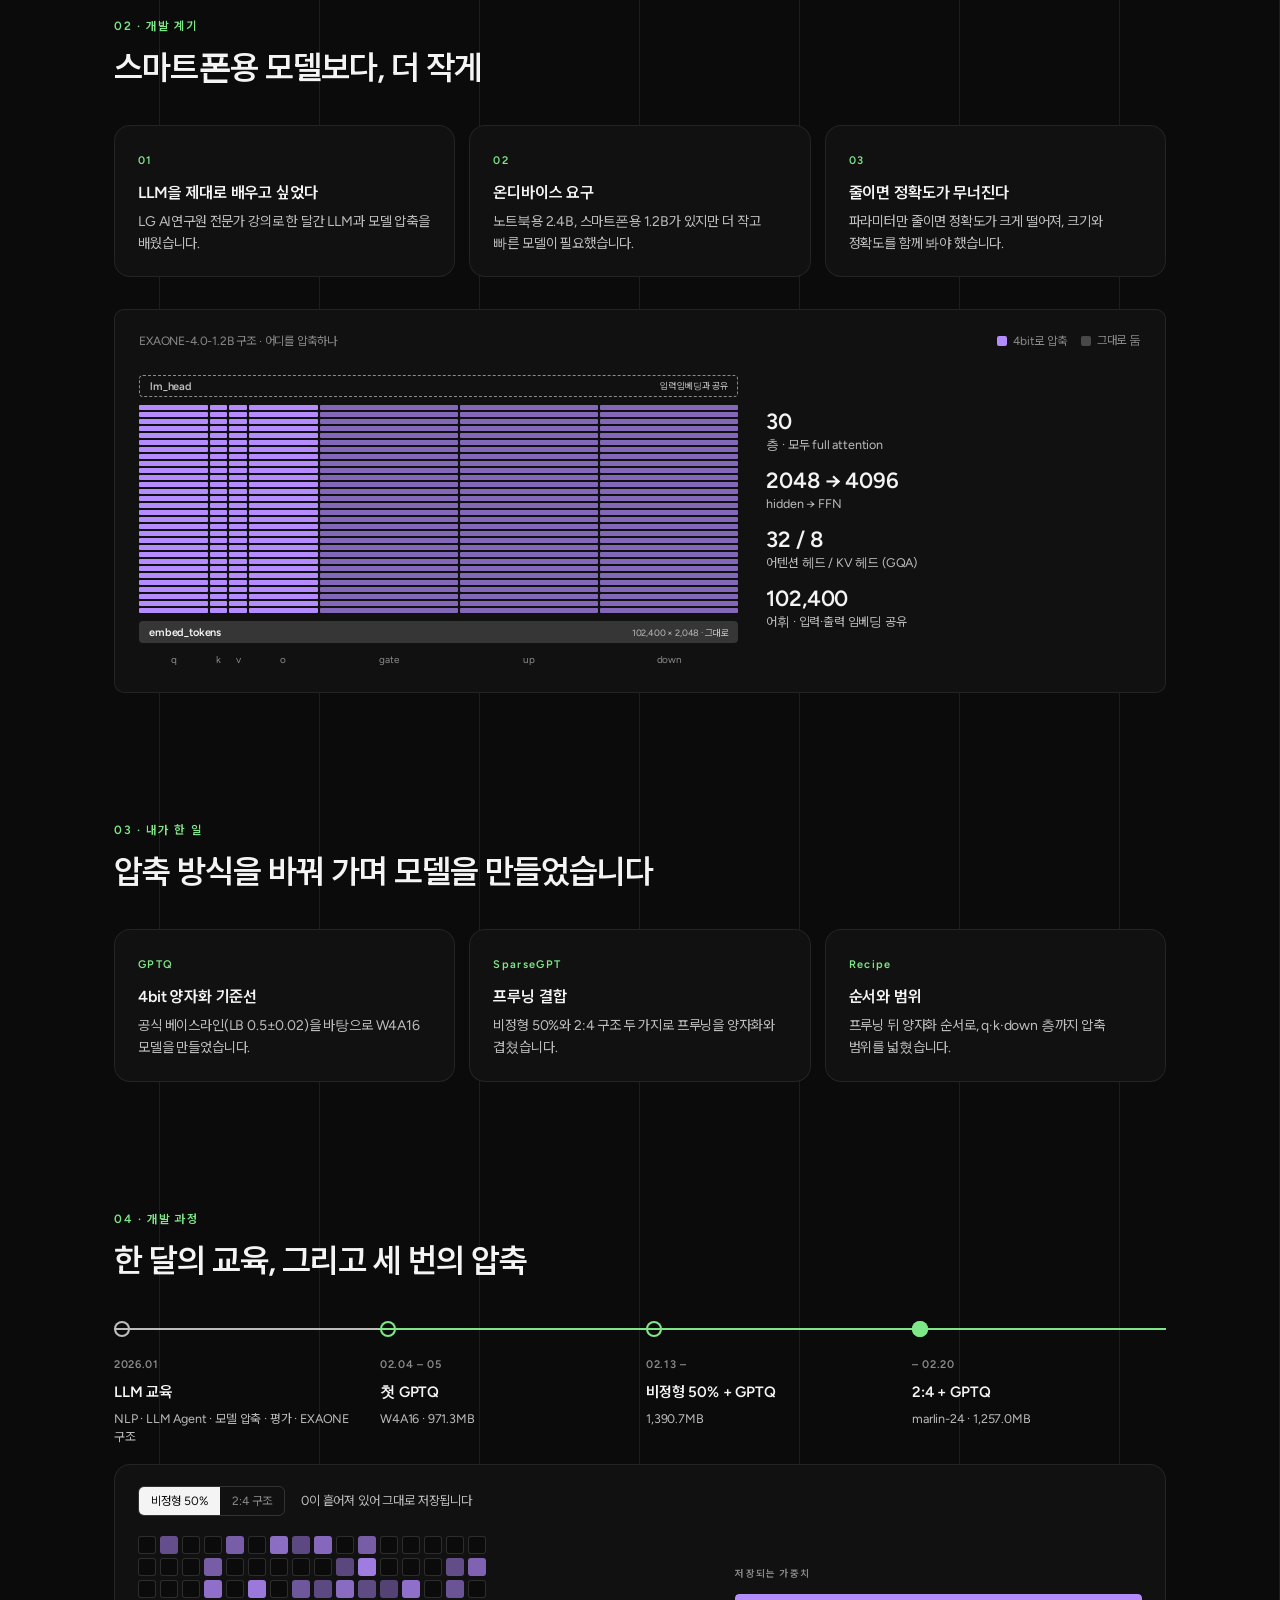
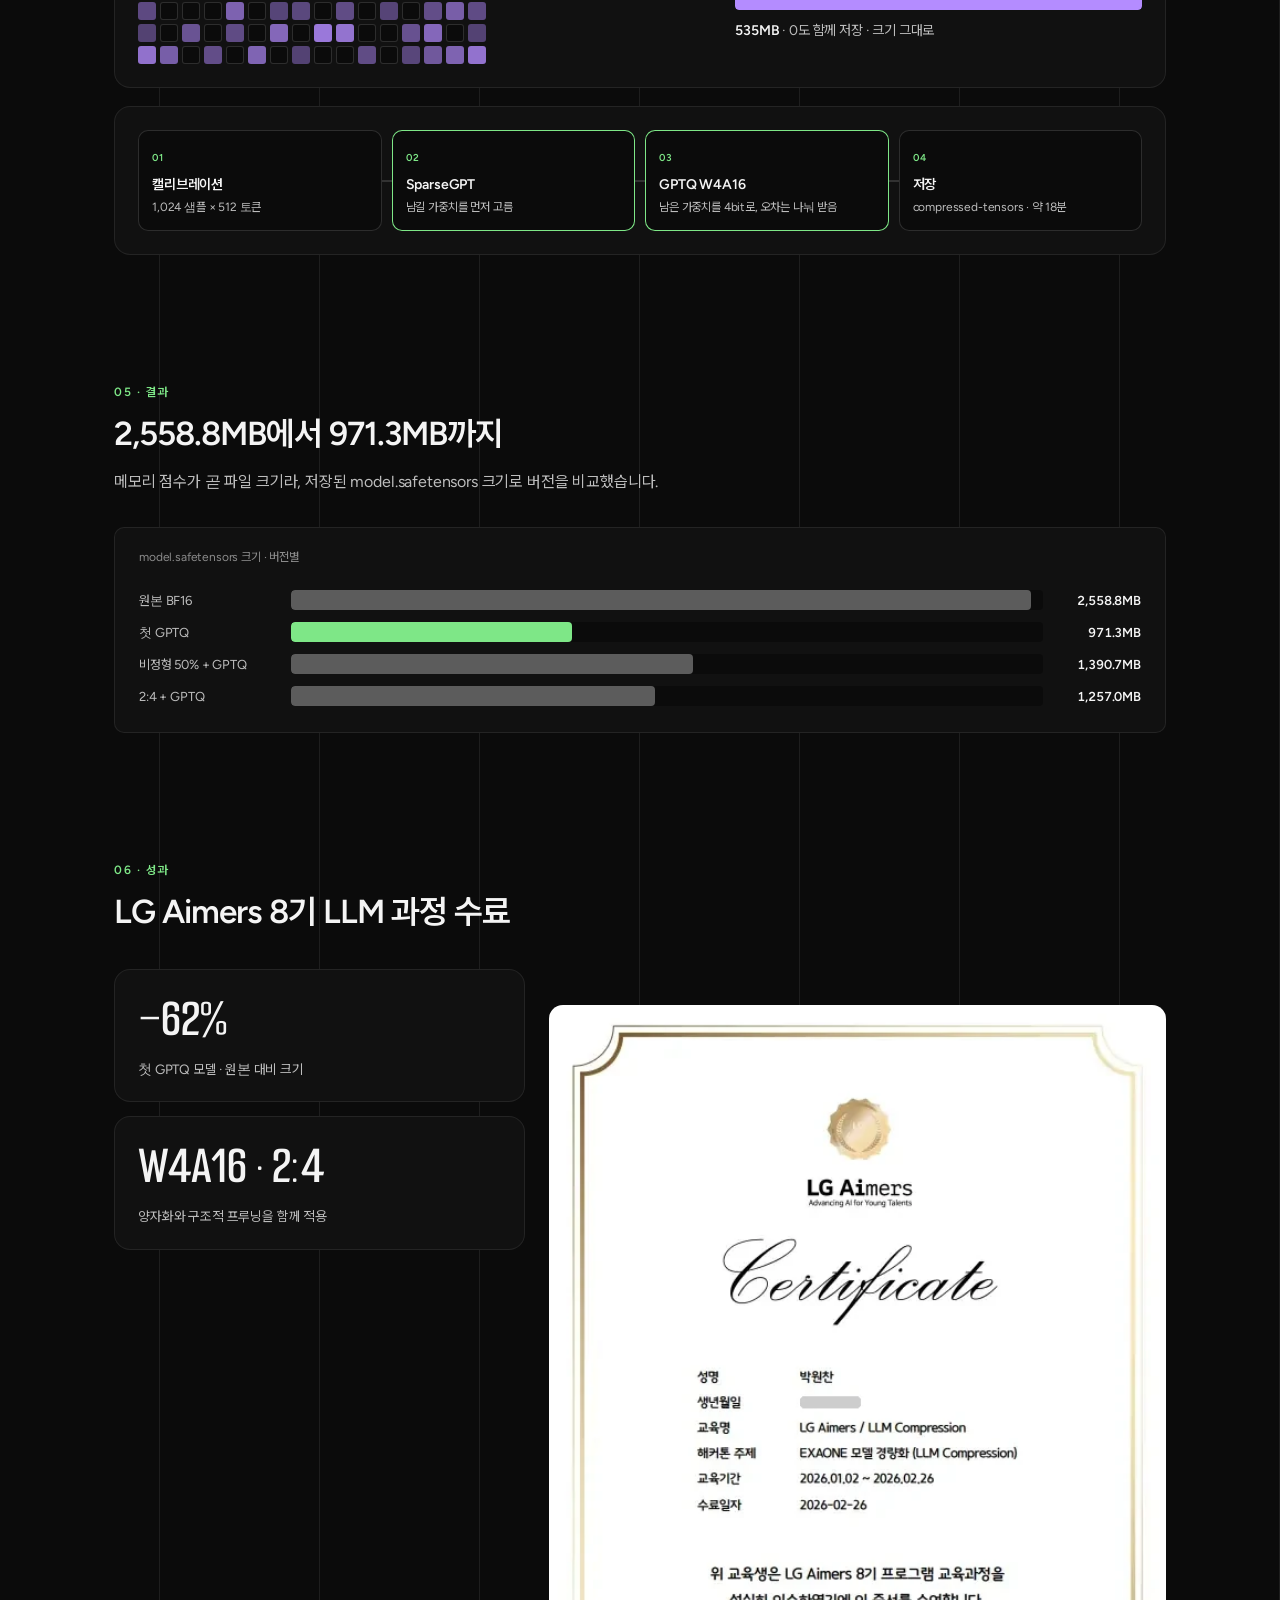
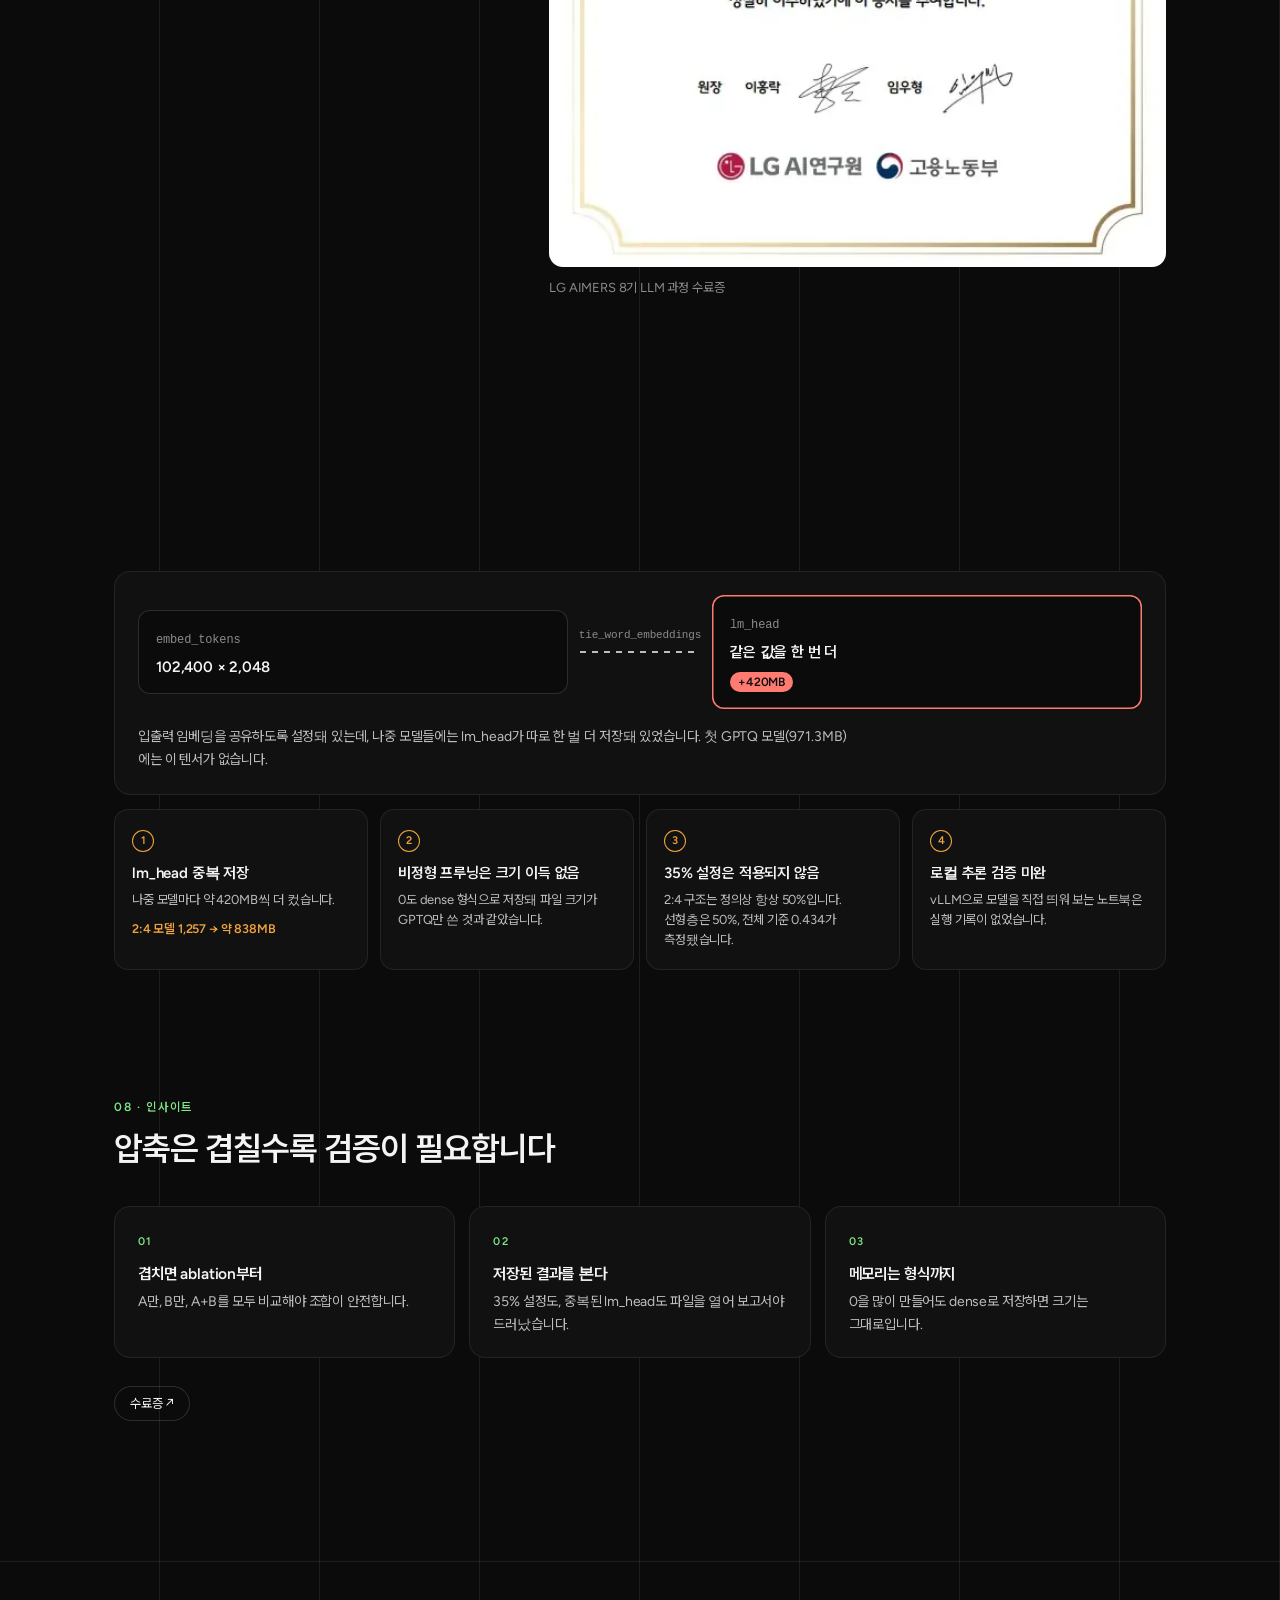
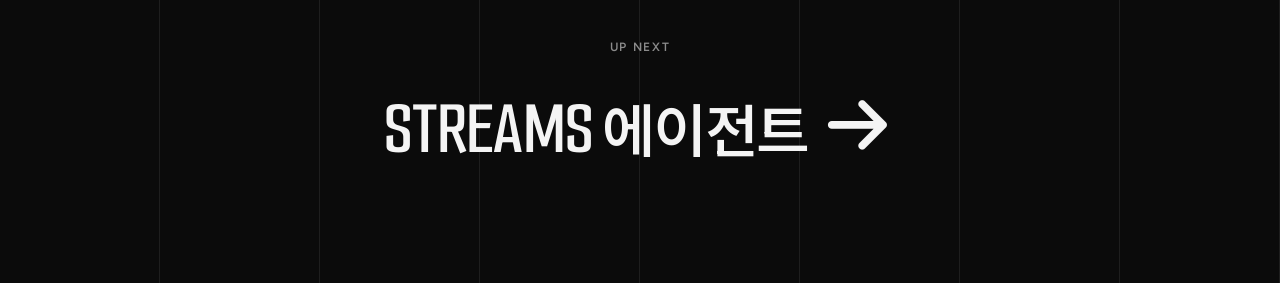
==== commit f2d7a638: "Rebuild the EXAONE page around the saved models and motion figures - Eight sections, short copy; num" ====
--- a/projects/exaone.html
+++ b/projects/exaone.html
@@ -51,73 +51,183 @@
     <div class="sheet-foot"><span>wonchan · AI Engineer</span><nav><a href="https://github.com/Matail" target="_blank" rel="noopener">github ↗</a><a href="https://matail.party" target="_blank" rel="noopener">matail.party ↗</a></nav></div>
   </div>
 
-  <main class="cs">
-    <header class="cs-hero" data-hero style="--c1:#8b5cf6;--c2:#ec4899;--c3:#170c2a">
+  <main class="cs ex-page">
+    <header class="cs-hero ex-hero" data-hero style="--c1:#8b5cf6;--c2:#ec4899;--c3:#170c2a">
+      <div class="ex-hgrid" id="heroGrid" aria-hidden="true"></div>
+      <p class="ex-phase" aria-hidden="true"><i></i><span id="heroPhase">BF16 원본</span></p>
       <div class="cs-hero-in">
         <p class="cs-kicker">exp/03 · LLM 경량화</p>
         <h1>EXAONE 경량화</h1>
-        <p class="cs-tag">성능은 지키고, 코스트는 줄여라.</p>
+        <p class="cs-tag">성능은 지키고, 크기는 줄이고.</p>
       </div>
     </header>
 
-    <div class="cs-strip" aria-label="자료">
-      <div class="cs-track">
-          <figure><img src="../assets/img/ex-prune.webp" alt="프루닝 · 남길 연결을 고르는 축" loading="lazy" /><figcaption>프루닝 · 남길 연결을 고르는 축</figcaption></figure>
-          <figure><img src="../assets/img/ex-quant.webp" alt="양자화 · 비트 수를 줄이는 축" loading="lazy" /><figcaption>양자화 · 비트 수를 줄이는 축</figcaption></figure>
-          <figure><img src="../assets/img/ex-benchmark.webp" alt="지켜야 할 기준 · EXAONE 4.0 벤치마크" loading="lazy" /><figcaption>지켜야 할 기준 · EXAONE 4.0 벤치마크</figcaption></figure>
-          <figure><img src="../assets/img/ex-slm.webp" alt="LLM을 SLM으로 줄이는 경량화" loading="lazy" /><figcaption>LLM을 SLM으로 줄이는 경량화</figcaption></figure>
-          <figure><img src="../assets/img/ex-cert.webp" alt="LG AIMERS 8기 LLM 과정 수료" loading="lazy" /><figcaption>LG AIMERS 8기 LLM 과정 수료</figcaption></figure>
-          <figure aria-hidden="true"><img src="../assets/img/ex-prune.webp" alt="" loading="lazy" /><figcaption>프루닝 · 남길 연결을 고르는 축</figcaption></figure>
-          <figure aria-hidden="true"><img src="../assets/img/ex-quant.webp" alt="" loading="lazy" /><figcaption>양자화 · 비트 수를 줄이는 축</figcaption></figure>
-          <figure aria-hidden="true"><img src="../assets/img/ex-benchmark.webp" alt="" loading="lazy" /><figcaption>지켜야 할 기준 · EXAONE 4.0 벤치마크</figcaption></figure>
-          <figure aria-hidden="true"><img src="../assets/img/ex-slm.webp" alt="" loading="lazy" /><figcaption>LLM을 SLM으로 줄이는 경량화</figcaption></figure>
-          <figure aria-hidden="true"><img src="../assets/img/ex-cert.webp" alt="" loading="lazy" /><figcaption>LG AIMERS 8기 LLM 과정 수료</figcaption></figure>
-      </div>
-    </div>
-
     <div class="cs-wrap">
-      <section class="cs-block cs-center reveal">
-        <p class="eyebrow">The problem</p>
-        <h2>4bit 양자화만으로는 압축률에 한계가 있었습니다.</h2>
-        <p>더 세게 밀어붙이면 품질이 급격히 떨어질 위험이 있었습니다.</p>
-      </section>
-
-      <section class="cs-block">
-        <div class="cs-center reveal">
-          <p class="eyebrow">The result</p>
-          <h2>프루닝과 양자화, 두 압축 축을 동시에 걸었습니다.</h2>
+
+      <!-- 01 · 프로젝트 개요 -->
+      <section class="cs-sec" id="overview">
+        <div class="cs-head reveal">
+          <p class="eyebrow">01 · 프로젝트 개요</p>
+          <h2>1.2B 모델을, 더 작고 빠르게</h2>
+          <p class="st-lede">LG Aimers 8기 해커톤에서 EXAONE-4.0-1.2B에 GPTQ 4bit 양자화와 SparseGPT 프루닝을 겹쳐 적용했습니다. 점수는 정확도와 모델 파일 크기로 매겼습니다.</p>
+        </div>
+        <ol class="st-journey reveal" aria-label="모델 파일 크기">
+          <li><b data-count="2558.8">2,558.8</b><span>원본 BF16 · MB</span><em>model.safetensors 기준</em></li>
+          <li class="is-good"><b data-count="971.3">971.3</b><span>GPTQ W4A16 · MB</span><em>원본 대비 −62%</em></li>
+          <li><b data-count="1257.0">1,257.0</b><span>2:4 프루닝 + GPTQ · MB</span><em>마지막 제출본</em></li>
+        </ol>
+        <dl class="st-facts reveal">
+          <div><dt>기간</dt><dd>2026.01 – 02</dd></div>
+          <div><dt>형태</dt><dd>LG Aimers 8기 · 팀 참가</dd></div>
+          <div><dt>역할</dt><dd>GPTQ · SparseGPT 압축 실험</dd></div>
+          <div><dt>스택</dt><dd>llmcompressor · compressed-tensors · PyTorch · vLLM</dd></div>
+        </dl>
+        <div class="cs-links reveal"><a href="../assets/img/ex-cert.webp" target="_blank" rel="noopener">수료증 ↗</a></div>
+      </section>
+
+      <!-- 02 · 개발 계기 -->
+      <section class="cs-sec" id="why">
+        <div class="cs-head reveal">
+          <p class="eyebrow">02 · 개발 계기</p>
+          <h2>스마트폰용 모델보다, 더 작게</h2>
+        </div>
+        <div class="st-why">
+          <div class="reveal"><i>01</i><b>LLM을 제대로 배우고 싶었다</b><p>LG AI연구원 전문가 강의로 한 달간 LLM과 모델 압축을 배웠습니다.</p></div>
+          <div class="reveal" style="--d:90ms"><i>02</i><b>온디바이스 요구</b><p>노트북용 2.4B, 스마트폰용 1.2B가 있지만 더 작고 빠른 모델이 필요했습니다.</p></div>
+          <div class="reveal" style="--d:180ms"><i>03</i><b>줄이면 정확도가 무너진다</b><p>파라미터만 줄이면 정확도가 크게 떨어져, 크기와 정확도를 함께 봐야 했습니다.</p></div>
+        </div>
+        <figure class="chart ex-arch reveal reveal-scale" id="archFig">
+          <figcaption><span>EXAONE-4.0-1.2B 구조 · 어디를 압축하나</span><span class="st-keys"><span><i class="box k-q"></i>4bit로 압축</span><span><i class="box k-keep"></i>그대로 둠</span></span></figcaption>
+          <div class="ex-arch-body">
+            <div class="ex-stack" id="archStack" aria-hidden="true"></div>
+            <ul class="ex-arch-facts">
+              <li><b>30</b><span>층 · 모두 full attention</span></li>
+              <li><b>2048 → 4096</b><span>hidden → FFN</span></li>
+              <li><b>32 / 8</b><span>어텐션 헤드 / KV 헤드 (GQA)</span></li>
+              <li><b>102,400</b><span>어휘 · 입력·출력 임베딩 공유</span></li>
+            </ul>
+          </div>
+        </figure>
+      </section>
+
+      <!-- 03 · 내가 한 일 -->
+      <section class="cs-sec" id="role">
+        <div class="cs-head reveal">
+          <p class="eyebrow">03 · 내가 한 일</p>
+          <h2>압축 방식을 바꿔 가며 모델을 만들었습니다</h2>
+        </div>
+        <div class="st-why">
+          <div class="reveal"><i>GPTQ</i><b>4bit 양자화 기준선</b><p>공식 베이스라인(LB 0.5±0.02)을 바탕으로 W4A16 모델을 만들었습니다.</p></div>
+          <div class="reveal" style="--d:90ms"><i>SparseGPT</i><b>프루닝 결합</b><p>비정형 50%와 2:4 구조 두 가지로 프루닝을 양자화와 겹쳤습니다.</p></div>
+          <div class="reveal" style="--d:180ms"><i>Recipe</i><b>순서와 범위</b><p>프루닝 뒤 양자화 순서로, q·k·down 층까지 압축 범위를 넓혔습니다.</p></div>
+        </div>
+      </section>
+
+      <!-- 04 · 개발 과정 -->
+      <section class="cs-sec" id="process">
+        <div class="cs-head reveal">
+          <p class="eyebrow">04 · 개발 과정</p>
+          <h2>한 달의 교육, 그리고 세 번의 압축</h2>
+        </div>
+        <ol class="st-time ex-time reveal" id="timeline">
+          <li><time>2026.01</time><b>LLM 교육</b><p>NLP · LLM Agent · 모델 압축 · 평가 · EXAONE 구조</p></li>
+          <li class="solo"><time>02.04 – 05</time><b>첫 GPTQ</b><p>W4A16 · 971.3MB</p></li>
+          <li class="solo"><time>02.13 –</time><b>비정형 50% + GPTQ</b><p>1,390.7MB</p></li>
+          <li class="solo now"><time>– 02.20</time><b>2:4 + GPTQ</b><p>marlin-24 · 1,257.0MB</p></li>
+        </ol>
+        <div class="ex-mask reveal reveal-scale" id="maskFig" data-mode="dense">
+          <div class="ex-mask-top">
+            <div class="seg" role="group" aria-label="프루닝 방식">
+              <button type="button" data-mode="dense" class="is-on" aria-pressed="true">비정형 50%</button>
+              <button type="button" data-mode="24" aria-pressed="false">2:4 구조</button>
+            </div>
+            <span class="ex-mask-note" id="maskNote">0이 흩어져 있어 그대로 저장됩니다</span>
+          </div>
+          <div class="ex-mask-body">
+            <div class="ex-mat" id="maskMat" aria-hidden="true"></div>
+            <div class="ex-mask-read">
+              <small>저장되는 가중치</small>
+              <div class="ex-bytes"><i id="maskBytes"></i></div>
+              <p id="maskRead">535MB · 0도 함께 저장</p>
+            </div>
+          </div>
+        </div>
+        <div class="lg-pipe ex-pipe reveal reveal-scale" aria-label="압축 순서">
+          <div class="lg-step"><small>01</small><b>캘리브레이션</b><span>1,024 샘플 × 512 토큰</span></div>
+          <div class="lg-step hot"><small>02</small><b>SparseGPT</b><span>남길 가중치를 먼저 고름</span></div>
+          <div class="lg-step hot"><small>03</small><b>GPTQ W4A16</b><span>남은 가중치를 4bit로, 오차는 나눠 받음</span></div>
+          <div class="lg-step"><small>04</small><b>저장</b><span>compressed-tensors · 약 18분</span></div>
+        </div>
+      </section>
+
+      <!-- 05 · 결과 -->
+      <section class="cs-sec" id="result">
+        <div class="cs-head reveal">
+          <p class="eyebrow">05 · 결과</p>
+          <h2>2,558.8MB에서 971.3MB까지</h2>
+          <p class="st-lede">메모리 점수가 곧 파일 크기라, 저장된 model.safetensors 크기로 버전을 비교했습니다.</p>
         </div>
         <figure class="chart reveal reveal-scale">
-          <figcaption><span>EXAONE 4.0 1.2B 가중치 메모리 · 이론치</span></figcaption>
-          <ul class="bars" data-max="100" data-unit="%" data-digits="0">
-            <li data-v="100">FP16 원본</li>
-            <li data-v="65">SparseGPT 35%</li>
-            <li data-v="16" class="best">+ GPTQ W4A16</li>
+          <figcaption><span>model.safetensors 크기 · 버전별</span></figcaption>
+          <ul class="bars ex-bars" data-max="2600" data-unit="MB" data-digits="1">
+            <li data-v="2558.8">원본 BF16</li>
+            <li data-v="971.3" class="best">첫 GPTQ</li>
+            <li data-v="1390.7">비정형 50% + GPTQ</li>
+            <li data-v="1257.0">2:4 + GPTQ</li>
           </ul>
         </figure>
       </section>
 
-      <section class="cs-split">
-        <div class="cs-sticky reveal reveal-left">
-          <p class="eyebrow">Process</p>
-          <h2>순서가 성능입니다.</h2>
-        </div>
-        <ol class="cs-steps">
-            <li class="reveal reveal-right" style="--d:0ms"><b>FP16 원본</b><span>EXAONE 4.0 1.2B에서 출발했습니다. GPTQ baseline은 LB 0.5±0.02.</span></li>
-            <li class="reveal reveal-right" style="--d:90ms"><b>SparseGPT로 구조 확정</b><span>sparsity 35%, 2:4 구조적 마스크로 남길 가중치를 먼저 골랐습니다.</span></li>
-            <li class="reveal reveal-right" style="--d:180ms"><b>GPTQ로 오차 재분배</b><span>확정된 구조 위에서 W4A16 양자화가 남은 오차를 나누도록 했습니다.</span></li>
-            <li class="reveal reveal-right" style="--d:270ms"><b>민감 레이어 살리기</b><span>baseline에서 뺐던 레이어를 다시 넣고 캘리브레이션을 강화했습니다.</span></li>
-        </ol>
-      </section>
-
-      <section class="cs-block cs-center reveal">
-        <p class="eyebrow">Learnings</p>
-        <h2>겹쳐 쓰는 압축에는 검증이 필요합니다.</h2>
-        <div class="cs-lessons">
-          <div><b>겹치면 ablation부터</b><p>A만, B만, A+B를 모두 비교해야 조합이 안전합니다.</p></div>
-          <div><b>레이어 민감도는 균일하지 않다</b><p>레이어마다 근거를 재고 압축 강도를 정해야 합니다.</p></div>
-        </div>
-        <div class="cs-links"><a href="../assets/img/ex-cert.webp" target="_blank" rel="noopener">수료증 ↗</a></div>
+      <!-- 06 · 성과 -->
+      <section class="cs-sec" id="award">
+        <div class="cs-head reveal">
+          <p class="eyebrow">06 · 성과</p>
+          <h2>LG Aimers 8기 LLM 과정 수료</h2>
+        </div>
+        <div class="st-award">
+          <div class="cs-metrics">
+            <div class="reveal"><b data-count="62" data-prefix="−" data-suffix="%">−62%</b><span>첫 GPTQ 모델 · 원본 대비 크기</span></div>
+            <div class="reveal" style="--d:90ms"><b>W4A16 · 2:4</b><span>양자화와 구조적 프루닝을 함께 적용</span></div>
+          </div>
+          <figure class="cs-fig reveal"><a class="photo" href="../assets/img/ex-cert.webp" target="_blank" rel="noopener"><img src="../assets/img/ex-cert.webp" alt="LG AIMERS 8기 LLM 과정 수료증" loading="lazy" width="558" height="780" /></a><figcaption>LG AIMERS 8기 LLM 과정 수료증</figcaption></figure>
+        </div>
+      </section>
+
+      <!-- 07 · 다시 확인한 것 -->
+      <section class="cs-sec" id="now">
+        <div class="cs-head reveal">
+          <p class="eyebrow">07 · 다시 확인한 것</p>
+          <h2>설정값이 아니라, 저장된 파일을 열어 봤습니다</h2>
+          <p class="st-lede">해커톤이 끝난 뒤 저장된 모델의 safetensors 헤더와 레시피를 직접 읽어 다시 확인했습니다.</p>
+        </div>
+        <div class="ex-dup reveal reveal-scale" id="dupFig">
+          <div class="ex-dup-row">
+            <div class="ex-blk emb"><small>embed_tokens</small><b>102,400 × 2,048</b></div>
+            <i class="ex-tie" aria-hidden="true"><span>tie_word_embeddings</span></i>
+            <div class="ex-blk head"><small>lm_head</small><b>같은 값을 한 번 더</b><em>+420MB</em></div>
+          </div>
+          <p class="ex-dup-cap">입출력 임베딩을 공유하도록 설정돼 있는데, 나중 모델들에는 lm_head가 따로 한 벌 더 저장돼 있었습니다. 첫 GPTQ 모델(971.3MB)에는 이 텐서가 없습니다.</p>
+        </div>
+        <div class="st-finds">
+          <div class="reveal"><i>1</i><b>lm_head 중복 저장</b><p>나중 모델마다 약 420MB씩 더 컸습니다.</p><strong>2:4 모델 1,257 → 약 838MB</strong></div>
+          <div class="reveal" style="--d:90ms"><i>2</i><b>비정형 프루닝은 크기 이득 없음</b><p>0도 dense 형식으로 저장돼 파일 크기가 GPTQ만 쓴 것과 같았습니다.</p></div>
+          <div class="reveal" style="--d:180ms"><i>3</i><b>35% 설정은 적용되지 않음</b><p>2:4 구조는 정의상 항상 50%입니다. 선형층은 50%, 전체 기준 0.434가 측정됐습니다.</p></div>
+          <div class="reveal" style="--d:270ms"><i>4</i><b>로컬 추론 검증 미완</b><p>vLLM으로 모델을 직접 띄워 보는 노트북은 실행 기록이 없었습니다.</p></div>
+        </div>
+      </section>
+
+      <!-- 08 · 인사이트 -->
+      <section class="cs-sec" id="insight">
+        <div class="cs-head reveal">
+          <p class="eyebrow">08 · 인사이트</p>
+          <h2>압축은 겹칠수록 검증이 필요합니다</h2>
+        </div>
+        <div class="st-why insights">
+          <div class="reveal"><i>01</i><b>겹치면 ablation부터</b><p>A만, B만, A+B를 모두 비교해야 조합이 안전합니다.</p></div>
+          <div class="reveal" style="--d:90ms"><i>02</i><b>저장된 결과를 본다</b><p>35% 설정도, 중복된 lm_head도 파일을 열어 보고서야 드러났습니다.</p></div>
+          <div class="reveal" style="--d:180ms"><i>03</i><b>메모리는 형식까지</b><p>0을 많이 만들어도 dense로 저장하면 크기는 그대로입니다.</p></div>
+        </div>
+        <div class="cs-links reveal"><a href="../assets/img/ex-cert.webp" target="_blank" rel="noopener">수료증 ↗</a></div>
       </section>
     </div>
 
@@ -127,5 +237,6 @@
   <script src="../assets/js/main.js"></script>
   <script src="../assets/js/charts.js"></script>
   <script src="../assets/js/motion.js"></script>
+  <script src="../assets/js/exaone.js"></script>
 </body>
 </html>
--- a/assets/css/style.css
+++ b/assets/css/style.css
@@ -417,6 +417,588 @@
 .cs-next b { display: block; margin-top: 14px; font-family: var(--display); font-size: clamp(36px, 6vw, 84px); font-weight: 600; letter-spacing: -0.01em; transition: color .3s; }
 .cs-next:hover b { color: var(--ok); }
 
+/* ---------- case study: story pages (numbered sections, prose, figures) ---------- */
+.cs-sec { padding-top: 150px; }
+.cs-sec > .cs-head { max-width: 900px; }
+.cs-sub { max-width: 760px; }
+.cs-sec h2, .cs-sub h3 { text-wrap: balance; }
+.cs-sub { margin-top: 88px; }
+.cs-sub h3 { font-size: clamp(20px, 1.8vw, 24px); font-weight: 600; letter-spacing: -0.02em; }
+.cs-sub small { display: block; margin-bottom: 8px; font: 600 11px var(--sans); letter-spacing: .12em; color: var(--muted); }
+.cs-prose { max-width: 720px; }
+.cs-prose p { margin-top: 18px; font-size: 16.5px; line-height: 1.85; color: var(--fg-2); }
+.cs-prose p b, .cs-flow p b, .cs-callout b { color: var(--fg); font-weight: 600; }
+.cs-lead { font-size: 18px !important; }
+
+.cs-facts { display: grid; grid-template-columns: repeat(4, minmax(0, 1fr)); gap: 1px; margin-top: 44px; overflow: hidden; border-radius: 16px; background: var(--line); box-shadow: inset 0 0 0 1px var(--line); }
+.cs-facts div { padding: 20px 22px; background: var(--bg-2); }
+.cs-facts dt { font: 600 11px var(--sans); letter-spacing: .12em; text-transform: uppercase; color: var(--muted); }
+.cs-facts dd { margin-top: 8px; font-size: 14.5px; line-height: 1.6; }
+.cs-sec .cs-links { justify-content: flex-start; }
+
+.cs-fig { margin-top: 36px; }
+.cs-fig > a { display: block; overflow: hidden; border-radius: 14px; background: #fff; box-shadow: inset 0 0 0 1px var(--line); }
+.cs-fig > a.photo { background: var(--bg-2); }
+.cs-fig img { width: 100%; height: auto; transition: transform .6s var(--ease); }
+.cs-fig > a:hover img { transform: scale(1.015); }
+.cs-fig figcaption { margin-top: 10px; font-size: 13px; line-height: 1.65; color: var(--muted); }
+.cs-figs { display: grid; grid-template-columns: repeat(2, minmax(0, 1fr)); gap: 24px; margin-top: 36px; }
+.cs-figs .cs-fig { margin-top: 0; }
+.cs-figs.photos { grid-template-columns: minmax(0, 2.37fr) minmax(0, 1fr); } /* 4:3 award photo beside the portrait poster photo, same height */
+
+.cs-role { display: grid; grid-template-columns: repeat(2, minmax(0, 1fr)); gap: 16px; margin-top: 40px; }
+.cs-role > div { padding: 26px 28px; border-radius: 18px; background: var(--bg-2); box-shadow: inset 0 0 0 1px var(--line); }
+.cs-role h3 { display: flex; justify-content: space-between; gap: 12px; font-size: 17px; font-weight: 600; }
+.cs-role h3 small { font: 12px var(--sans); color: var(--muted); }
+.cs-role ul { display: grid; gap: 16px; margin-top: 20px; list-style: none; }
+.cs-role li { position: relative; padding-left: 18px; font-size: 14.5px; line-height: 1.65; color: var(--fg-2); }
+.cs-role li::before { content: ''; position: absolute; left: 0; top: .62em; width: 6px; height: 6px; border-radius: 50%; background: var(--ok); }
+.cs-role li b { display: block; color: var(--fg); font-weight: 600; }
+
+/* process: one row per step, text on the left and its evidence on the right */
+.cs-flow { margin-top: 48px; list-style: none; }
+.cs-flow > li { display: grid; grid-template-columns: minmax(0, .85fr) minmax(0, 1.15fr); gap: 28px 56px; padding: 40px 0; border-top: 1px solid var(--line); }
+.cs-flow > li:last-child { border-bottom: 1px solid var(--line); }
+.cs-flow small { font: 600 11px var(--sans); letter-spacing: .12em; color: var(--ok); }
+.cs-flow h3 { margin-top: 10px; font-size: 20px; font-weight: 600; letter-spacing: -0.02em; }
+.cs-flow p { margin-top: 12px; font-size: 15.5px; line-height: 1.8; color: var(--fg-2); }
+.cs-flow > li > *, .cs-flow > li > div > .cs-fig:first-child { margin-top: 0; }
+.cs-flow .cs-fig + .cs-fig { margin-top: 24px; }
+
+.cs-cards { display: grid; grid-template-columns: repeat(auto-fit, minmax(220px, 1fr)); gap: 14px; margin-top: 36px; }
+.cs-cards > div { padding: 22px 24px; border-radius: 16px; background: var(--bg-2); box-shadow: inset 0 0 0 1px var(--line); }
+.cs-cards b { font: 600 14px var(--sans); letter-spacing: .04em; }
+.cs-cards em { display: block; margin-top: 4px; font: normal 12px var(--sans); color: var(--ok); }
+.cs-cards p { margin-top: 10px; font-size: 14.5px; line-height: 1.65; color: var(--fg-2); }
+
+.cs-metrics { display: grid; grid-template-columns: repeat(auto-fit, minmax(200px, 1fr)); gap: 14px; margin-top: 36px; }
+.cs-metrics > div { padding: 24px 24px 22px; border-radius: 16px; background: var(--bg-2); box-shadow: inset 0 0 0 1px var(--line); }
+.cs-metrics b { display: block; font-family: var(--display); font-size: clamp(40px, 4.2vw, 58px); font-weight: 600; line-height: 1; letter-spacing: -0.01em; }
+.cs-metrics span { display: block; margin-top: 12px; font-size: 13.5px; line-height: 1.6; color: var(--fg-2); }
+
+.cs-sec .chart { margin-top: 32px; }
+.cs-sec code { padding: 1px 6px; border-radius: 6px; background: var(--bg-2); box-shadow: inset 0 0 0 1px var(--line); color: var(--fg); font: .88em ui-monospace, SFMono-Regular, Menlo, Consolas, monospace; }
+.cs-role li.team::before { background: var(--dim); }
+.cs-role li.team b small { margin-left: 6px; font: 12px var(--sans); color: var(--muted); }
+
+/* numbered findings (e.g. what a re-check turned up) */
+.cs-list { display: grid; gap: 12px; max-width: 860px; margin-top: 28px; list-style: none; counter-reset: l; }
+.cs-list li { position: relative; padding: 18px 22px 18px 62px; border-radius: 14px; background: var(--bg-2); box-shadow: inset 0 0 0 1px var(--line); counter-increment: l; font-size: 14.5px; line-height: 1.75; color: var(--fg-2); }
+.cs-list li::before { content: counter(l); position: absolute; left: 20px; top: 18px; width: 26px; height: 26px; display: grid; place-items: center; border-radius: 50%; box-shadow: inset 0 0 0 1px #f0a33c; font: 600 12px var(--sans); color: #f0a33c; }
+.cs-list b { display: block; margin-bottom: 4px; font-weight: 600; color: var(--fg); }
+.cs-list code { background: var(--bg); }
+.cs-cards em.wait { color: #f0a33c; }
+.cs-callout { max-width: 760px; margin-top: 36px; padding: 18px 22px; border-left: 3px solid var(--ok); border-radius: 4px 14px 14px 4px; background: color-mix(in srgb, var(--ok) 7%, transparent); font-size: 15px; line-height: 1.75; color: var(--fg-2); }
+.cs-callout.warn { border-left-color: #f0a33c; background: color-mix(in srgb, #f0a33c 9%, transparent); }
+.cs-callout a { color: var(--fg); text-decoration: underline; text-underline-offset: 3px; }
+
+.flow.flow-arch { margin-top: 36px; grid-template-columns: minmax(120px, 1fr) 48px minmax(170px, 1.3fr) 48px minmax(120px, 1fr) 48px minmax(120px, 1fr); }
+
+/* ---------- STREAMS page: short copy, motion figures (streams.js) ---------- */
+.st-page { --st-card: #f6efdc; --st-ink: #16213a; --st-lo: #1d5fd6; --st-hi: #d33a2c; --st-warn: #f0a33c; --st-bad: #ff7b72; --st-blue: #6ea8ff; }
+[data-theme='light'] .st-page { --st-warn: #b45309; --st-bad: #c93c37; --st-blue: #2563eb; }
+.st-page .cs-sec { padding-top: 130px; }
+.st-lede, .st-sub-p { max-width: 640px; margin-top: 14px; font-size: 16px; line-height: 1.7; color: var(--fg-2); }
+.st-sub-p b { color: var(--fg); font-weight: 600; }
+.st-page .cs-sub { margin-top: 96px; }
+
+/* hero: a game playing itself */
+.st-hero { min-height: 680px; }
+.st-hboard { display: grid; grid-template-columns: auto 1fr auto; grid-template-areas: 'card . score' 'slots slots slots'; align-items: end; gap: 16px 0; width: min(860px, calc(100vw - 48px)); margin: 44px auto 0; }
+.st-hcard { grid-area: card; display: flex; align-items: center; gap: 12px; }
+.st-hscore { grid-area: score; text-align: right; }
+.st-hcard small, .st-hscore small { display: block; font: 600 10px var(--sans); letter-spacing: .18em; opacity: .7; }
+.st-hcard b { width: 46px; height: 62px; display: grid; place-items: center; border-radius: 8px; background: var(--st-card); color: var(--st-ink); font: 700 24px/1 var(--sans); box-shadow: 0 14px 30px -12px rgba(0, 0, 0, .7); }
+.st-hscore b { display: block; margin-top: 4px; font: 600 30px/1 var(--sans); font-variant-numeric: tabular-nums; }
+.st-slots { grid-area: slots; display: grid; grid-template-columns: repeat(20, minmax(0, 1fr)); gap: 6px; list-style: none; }
+.st-slots li { position: relative; aspect-ratio: 3 / 4; border-radius: 6px; background: rgba(255, 255, 255, .07); box-shadow: inset 0 0 0 1px rgba(255, 255, 255, .18); }
+.st-slots li.in-run::after { content: ''; position: absolute; left: -3px; right: -3px; bottom: -9px; height: 3px; background: #7ee787; animation: runIn .4s var(--ease) both; }
+.st-slots li.run-s::after { left: 2px; border-radius: 2px 0 0 2px; }
+.st-slots li.run-e::after { right: 2px; border-radius: 0 2px 2px 0; }
+@keyframes runIn { from { opacity: 0; } }
+.st-c { position: absolute; inset: 0; display: grid; place-items: center; border-radius: 6px; background: var(--st-card); color: var(--st-ink); font: 700 clamp(11px, 1.25vw, 16px)/1 var(--sans); will-change: transform; }
+.st-c.lo, .st-hcard b.lo { color: var(--st-lo); }
+.st-c.hi, .st-hcard b.hi { color: var(--st-hi); }
+.st-c.out { transition: opacity .5s, transform .5s var(--ease); opacity: 0; transform: translateY(-10px); }
+
+/* 01: the score journey */
+.st-journey { display: grid; grid-template-columns: repeat(3, minmax(0, 1fr)); gap: 14px; margin-top: 40px; list-style: none; counter-reset: j; }
+.st-journey li { position: relative; padding: 24px 24px 22px; border-radius: 16px; background: var(--bg-2); box-shadow: inset 0 0 0 1px var(--line); }
+.st-journey li + li::before { content: '→'; position: absolute; left: -14px; top: 50%; width: 14px; text-align: center; translate: 0 -50%; color: var(--muted); }
+.st-journey b { display: block; font: 600 clamp(40px, 4.6vw, 60px)/1 var(--sans); letter-spacing: -0.02em; }
+.st-journey span { display: block; margin-top: 12px; font-size: 14px; font-weight: 600; }
+.st-journey em { display: block; margin-top: 4px; font: normal 12.5px/1.5 var(--sans); color: var(--muted); }
+.st-journey .is-void b { color: var(--muted); text-decoration: line-through; text-decoration-thickness: 2px; text-decoration-color: var(--st-warn); }
+.st-journey .is-bad b { color: var(--st-bad); }
+.st-journey .is-good { box-shadow: inset 0 0 0 1px var(--ok); }
+.st-journey .is-good b { color: var(--ok); }
+.st-facts { display: flex; flex-wrap: wrap; gap: 8px; margin-top: 22px; }
+.st-facts div { display: flex; gap: 8px; padding: 8px 14px; border-radius: 999px; box-shadow: inset 0 0 0 1px var(--line-2); font-size: 13px; }
+.st-facts dt { color: var(--muted); }
+.st-page .cs-sec .cs-links { margin-top: 18px; }
+
+/* 02: three reasons, score table */
+.st-why { display: grid; grid-template-columns: repeat(3, minmax(0, 1fr)); gap: 14px; margin-top: 36px; }
+.st-why > div { padding: 22px 24px; border-radius: 16px; background: var(--bg-2); box-shadow: inset 0 0 0 1px var(--line); }
+.st-why i { font: 600 11px var(--sans); letter-spacing: .12em; color: var(--ok); }
+.st-why b { display: block; margin-top: 10px; font-size: 16px; font-weight: 600; }
+.st-why p { margin-top: 6px; font-size: 14px; line-height: 1.6; color: var(--fg-2); }
+.st-page .st-cols-wrap { margin-top: 18px; }
+
+/* shared chart bits */
+.st-plot { position: relative; }
+.st-plot svg { display: block; width: 100%; overflow: visible; }
+.st-plot text { font: 11px var(--sans); fill: var(--muted); }
+.st-plot .lbl-strong { fill: var(--fg); font-weight: 600; }
+.st-plot .grid { stroke: var(--line-2); stroke-width: 1; }
+.st-plot .ref { stroke: var(--fg-2); stroke-width: 1.5; stroke-dasharray: 4 4; }
+.st-plot .col { fill: var(--dim); transition: fill .2s; }
+.st-plot .col.best { fill: var(--ok); }
+.st-plot .col.v16 { fill: var(--dim); }
+.st-plot .col.sgaz { fill: var(--ok); }
+.st-plot .col.on { fill: var(--fg-2); }
+.st-plot .col.best.on, .st-plot .col.sgaz.on { fill: var(--fg); }
+.st-plot .grow { transform-box: fill-box; transform-origin: 50% 100%; transform: scaleY(0); transition: transform .9s var(--ease); transition-delay: calc(var(--k, 0) * 28ms); }
+.st-plot.shown .grow { transform: none; }
+.st-plot .line { fill: none; stroke-width: 2; stroke-linecap: round; stroke-linejoin: round; }
+.st-plot .draw { transition: stroke-dashoffset 1.6s var(--ease); transition-delay: calc(var(--k, 0) * 350ms); }
+.st-plot .s-a { stroke: var(--muted); }
+.st-plot .s-b { stroke: var(--st-blue); }
+.st-plot .s-c { stroke: var(--ok); }
+.st-plot .dot { stroke: var(--bg-2); stroke-width: 2; }
+.st-plot .f-a { fill: var(--muted); } .st-plot .f-b { fill: var(--st-blue); } .st-plot .f-c { fill: var(--ok); }
+.st-keys .k-a { background: var(--muted); } .st-keys .k-b { background: var(--st-blue); } .st-keys .k-c { background: var(--ok); }
+.st-keys .k-v16 { background: var(--dim); } .st-keys .k-sgaz { background: var(--ok); }
+.st-plot .cross { stroke: var(--fg-2); stroke-width: 1; opacity: 0; }
+.st-plot .hit { fill: transparent; cursor: crosshair; }
+.st-plot:focus-visible { outline: 2px solid var(--ok); outline-offset: 4px; border-radius: 6px; }
+.st-tip { position: absolute; z-index: 3; min-width: 120px; padding: 8px 10px; border-radius: 8px; background: var(--bg); box-shadow: 0 0 0 1px var(--line-2), 0 10px 24px -10px rgba(0, 0, 0, .6); font-size: 12px; pointer-events: none; opacity: 0; transition: opacity .15s; }
+.st-tip.on { opacity: 1; }
+.st-tip div { display: flex; align-items: center; gap: 8px; margin-top: 2px; color: var(--fg-2); white-space: nowrap; }
+.st-tip div b { color: var(--fg); font-weight: 600; font-variant-numeric: tabular-nums; }
+.st-tip i { width: 12px; height: 2px; border-radius: 1px; }
+.st-tip small { display: block; color: var(--muted); }
+.st-keys { display: inline-flex; flex-wrap: wrap; gap: 4px 14px; }
+.st-keys span { display: inline-flex; align-items: center; gap: 6px; }
+.st-keys i { display: inline-block; width: 14px; height: 2px; border-radius: 1px; }
+.st-keys i.box { width: 10px; height: 10px; border-radius: 2px; }
+.st-table { max-width: 100%; margin-top: 14px; overflow-x: auto; font-size: 12px; color: var(--muted); }
+.st-table summary { cursor: pointer; width: max-content; }
+.st-table table { width: 100%; margin-top: 10px; border-collapse: collapse; font-variant-numeric: tabular-nums; }
+.st-table th, .st-table td { padding: 5px 8px; border-bottom: 1px solid var(--line); text-align: right; }
+.st-table th:first-child, .st-table td:first-child { text-align: left; }
+
+/* 03: timeline */
+.st-legend { display: flex; gap: 14px; margin-top: 14px; font-size: 12.5px; color: var(--muted); }
+.st-legend span::before, .st-time span::before { content: ''; display: inline-block; width: 8px; height: 8px; margin-right: 6px; border-radius: 50%; vertical-align: 1px; }
+.st-page .me::before { background: var(--ok); }
+.st-page .mate::before { background: transparent; box-shadow: inset 0 0 0 1.5px var(--muted); }
+.st-time { position: relative; display: grid; grid-template-columns: repeat(7, minmax(0, 1fr)); gap: 12px; margin-top: 40px; padding-top: 30px; list-style: none; }
+.st-time::before { content: ''; position: absolute; left: 0; right: 0; top: 7px; height: 2px; background: var(--line-2); }
+.st-time::after { content: ''; position: absolute; left: 0; right: 0; top: 7px; height: 2px; background: linear-gradient(90deg, var(--fg-2) 0 calc(3 / 7 * 100%), var(--ok) calc(3 / 7 * 100%)); transform: scaleX(0); transform-origin: left; transition: transform 1.8s var(--ease); }
+.st-time.in::after { transform: none; }
+.st-time li { position: relative; opacity: 0; transform: translateY(14px); transition: opacity .6s var(--ease), transform .6s var(--ease); transition-delay: calc(var(--i) * 180ms + 200ms); }
+.st-time.in li { opacity: 1; transform: none; }
+.st-time li::before { content: ''; position: absolute; left: 0; top: -30px; width: 16px; height: 16px; border-radius: 50%; background: var(--bg); box-shadow: inset 0 0 0 2px var(--fg-2); }
+.st-time li.solo::before { box-shadow: inset 0 0 0 2px var(--ok); }
+.st-time li.now::before { background: var(--ok); animation: pulse 1.4s infinite; }
+.st-time time { font: 600 11px var(--sans); letter-spacing: .06em; color: var(--muted); }
+.st-time b { display: block; margin-top: 6px; font-size: 15px; font-weight: 600; }
+.st-time p, .st-time span { display: block; margin-top: 6px; font-size: 12.5px; line-height: 1.45; color: var(--fg-2); }
+.st-time span + span { margin-top: 3px; }
+
+/* 04: development loop, strategies, thumbnails */
+.st-loop { position: relative; display: grid; grid-template-columns: minmax(0, 1fr) 36px minmax(0, 1fr) 36px minmax(0, 1fr) 36px minmax(0, 1fr) 36px minmax(0, 1fr); align-items: center; margin-top: 40px; padding: 28px 24px 70px; border-radius: 16px; background: var(--bg-2); box-shadow: inset 0 0 0 1px var(--line); }
+.st-node { padding: 14px; border-radius: 10px; background: var(--bg); box-shadow: inset 0 0 0 1px var(--line-2); }
+.st-node.hub { box-shadow: inset 0 0 0 1px var(--ok); }
+.st-node small { font: 600 10px var(--sans); letter-spacing: .12em; text-transform: uppercase; color: var(--muted); }
+.st-node b { display: block; margin-top: 4px; font-size: 15px; font-weight: 600; }
+.st-node span { display: block; margin-top: 4px; font-size: 12px; line-height: 1.45; color: var(--fg-2); }
+.st-loop .wire { margin: 0 4px; }
+.st-back { position: absolute; left: calc(24px + 8%); right: calc(24px + 8%); bottom: 22px; height: 26px; border: 2px dashed color-mix(in srgb, var(--ok) 70%, transparent); border-top: 0; border-radius: 0 0 14px 14px; }
+.st-back::before { content: ''; position: absolute; left: -7px; top: -6px; border-left: 6px solid transparent; border-right: 6px solid transparent; border-bottom: 8px solid var(--ok); }
+.st-back span { position: absolute; left: 50%; bottom: -10px; translate: -50% 0; padding: 0 10px; background: var(--bg-2); font: 600 11px var(--sans); letter-spacing: .08em; color: var(--ok); }
+.st-strat { display: grid; grid-template-columns: minmax(0, 1fr) minmax(0, 1fr) minmax(0, 1.1fr); gap: 14px; align-items: center; margin-top: 18px; }
+.st-strat-card { padding: 20px 22px; border-radius: 16px; background: var(--bg-2); box-shadow: inset 0 0 0 1px var(--line); }
+.st-strat-card.is-pick { box-shadow: inset 0 0 0 1px var(--ok); }
+.st-strat-card b { display: block; margin-top: 14px; font-size: 15px; font-weight: 600; }
+.st-strat-card b em { margin-left: 6px; font: normal 11px var(--sans); color: var(--ok); }
+.st-strat-card p { margin-top: 4px; font-size: 13px; color: var(--fg-2); }
+.st-strat-why { font-size: 14.5px; line-height: 1.7; color: var(--fg-2); }
+.st-strat-why b { color: var(--fg); font-weight: 600; }
+.st-mini { display: grid; grid-template-columns: repeat(20, minmax(0, 1fr)); gap: 3px; }
+.st-mini i { aspect-ratio: 3 / 5; border-radius: 2px; background: var(--bg); box-shadow: inset 0 0 0 1px var(--line-2); transition: background .3s, box-shadow .3s; transition-delay: calc(var(--k) * 70ms); }
+.st-mini.on i.r { background: var(--ok); box-shadow: none; }
+.st-mini.on i.d { background: repeating-linear-gradient(135deg, var(--dim) 0 2px, transparent 2px 4px); box-shadow: inset 0 0 0 1px var(--dim); }
+.st-mini.on i.s { background: color-mix(in srgb, var(--ok) 45%, var(--bg)); box-shadow: none; }
+.st-thumbs { display: grid; grid-template-columns: repeat(3, minmax(0, 1fr)); gap: 14px; margin-top: 18px; }
+.st-thumbs.two { grid-template-columns: repeat(2, minmax(0, 1fr)); }
+.st-thumbs a { display: block; overflow: hidden; aspect-ratio: 16 / 10; border-radius: 12px; background: #fff; box-shadow: inset 0 0 0 1px var(--line); }
+.st-thumbs img { width: 100%; height: 100%; object-fit: contain; transition: transform .5s var(--ease); }
+.st-thumbs a:hover img { transform: scale(1.04); }
+.st-thumbs a.dark { background: #0c1222; }
+.st-thumbs figcaption { margin-top: 8px; font-size: 12.5px; color: var(--muted); }
+
+/* 06 */
+.st-award { display: grid; grid-template-columns: minmax(0, .8fr) minmax(0, 1.2fr); gap: 24px; align-items: start; margin-top: 36px; }
+.st-award .cs-metrics { grid-template-columns: 1fr; margin-top: 0; }
+.st-award .cs-figs { margin-top: 0; }
+
+/* 07: leak toggle */
+.st-leak { margin-top: 28px; padding: 22px 24px 26px; border-radius: 16px; background: var(--bg-2); box-shadow: inset 0 0 0 1px var(--line); }
+.st-leak-top { display: flex; flex-wrap: wrap; align-items: center; gap: 10px 16px; }
+.st-leak .seg button { padding: 7px 12px; font-size: 12px; }
+.st-leak .seg button:focus-visible, .st-lv-pick button:focus-visible { outline: 2px solid var(--ok); outline-offset: -3px; }
+.st-leak-note { font-size: 13px; color: var(--fg-2); transition: opacity .3s; }
+.st-leak-stage { display: grid; grid-template-columns: minmax(0, 1.7fr) minmax(0, 1fr); gap: 32px; align-items: center; margin-top: 22px; }
+.st-leak small { font: 600 10px var(--sans); letter-spacing: .12em; text-transform: uppercase; color: var(--muted); }
+.st-leak-row { display: grid; grid-template-columns: 112px minmax(0, 1fr); align-items: center; gap: 12px; margin-top: 12px; }
+.st-leak-row .lbl { font-size: 12.5px; color: var(--muted); }
+.st-mini-board { display: grid; grid-template-columns: repeat(20, minmax(0, 1fr)); gap: 3px; list-style: none; }
+.st-mini-board li { display: grid; place-items: center; aspect-ratio: 3 / 4; border-radius: 3px; background: var(--bg); box-shadow: inset 0 0 0 1px var(--line-2); font: 700 clamp(7px, .8vw, 10px)/1 var(--sans); }
+.st-mini-board li.f { background: var(--st-card); color: var(--st-ink); box-shadow: none; }
+.st-chip-card { display: grid; place-items: center; width: 32px; height: 42px; border-radius: 6px; background: var(--st-card); color: var(--st-ink); font: 700 16px/1 var(--sans); }
+.st-deck { position: relative; display: flex; gap: 6px; width: max-content; list-style: none; }
+.st-deck li { width: 28px; height: 38px; perspective: 400px; }
+.st-deck .in { position: relative; display: block; width: 100%; height: 100%; transform-style: preserve-3d; transition: transform .6s var(--ease); transition-delay: calc(var(--k) * 45ms); }
+.st-deck .fr, .st-deck .bk { position: absolute; inset: 0; display: grid; place-items: center; border-radius: 5px; backface-visibility: hidden; font: 700 12px/1 var(--sans); }
+.st-deck .fr { background: var(--st-card); color: var(--st-ink); }
+.st-deck .bk { background: repeating-linear-gradient(135deg, #2b3654 0 4px, #222b44 4px 8px); color: rgba(255, 255, 255, .55); transform: rotateY(180deg); }
+.st-leak[data-mode='fair'] .st-deck .in { transform: rotateY(180deg); }
+.st-deck::after { content: ''; position: absolute; top: -5px; bottom: -5px; left: -4px; width: 36px; border-radius: 8px; box-shadow: 0 0 0 2px var(--st-warn), 0 0 22px color-mix(in srgb, var(--st-warn) 45%, transparent); opacity: 0; transition: opacity .3s; }
+.st-leak[data-mode='v16'] .st-deck::after { opacity: 1; animation: scan 2.6s var(--ease) infinite alternate; }
+.st-leak.off .st-deck::after, .st-flow.off .wire::before { animation-play-state: paused; }
+@keyframes scan { to { transform: translateX(var(--scan, 230px)); } }
+.st-leak-score b { display: block; margin-top: 6px; font: 600 clamp(40px, 4.4vw, 56px)/1 var(--sans); letter-spacing: -0.02em; }
+.st-leak[data-mode='v16'] .st-leak-score b { color: var(--muted); text-decoration: line-through; text-decoration-color: var(--st-warn); text-decoration-thickness: 2px; }
+.st-leak[data-mode='fair'] .st-leak-score b { color: var(--st-bad); }
+.st-leak-bar { position: relative; height: 14px; margin-top: 16px; border-radius: 4px; background: var(--bg); }
+.st-leak-bar i { position: absolute; left: 0; top: 0; bottom: 0; width: 0; border-radius: 4px; transition: width 1s var(--ease), background .4s; }
+.st-leak[data-mode='v16'] .st-leak-bar i { border: 1px dashed var(--st-warn); }
+.st-leak[data-mode='fair'] .st-leak-bar i { background: var(--st-bad); }
+.st-leak-bar em { position: absolute; left: var(--x); top: -6px; bottom: -6px; border-left: 1.5px dashed var(--fg-2); }
+.st-leak-bar em span { position: absolute; top: 22px; left: -20px; font: normal 11px var(--sans); white-space: nowrap; color: var(--fg-2); }
+
+/* 07: four findings */
+.st-finds { display: grid; grid-template-columns: repeat(4, minmax(0, 1fr)); gap: 12px; margin-top: 14px; }
+.st-finds > div { padding: 18px 18px 20px; border-radius: 14px; background: var(--bg-2); box-shadow: inset 0 0 0 1px var(--line); }
+.st-finds i { display: inline-grid; place-items: center; width: 22px; height: 22px; border-radius: 50%; box-shadow: inset 0 0 0 1px var(--st-warn); font: 600 11px var(--sans); color: var(--st-warn); }
+.st-finds b { display: block; margin-top: 10px; font-size: 15px; font-weight: 600; }
+.st-finds p { margin-top: 6px; font-size: 13px; line-height: 1.55; color: var(--fg-2); }
+.st-finds strong { display: block; margin-top: 10px; font-size: 12.5px; font-weight: 600; color: var(--st-warn); }
+.st-finds code { font-size: .85em; }
+.st-eqs { display: grid; margin-top: 10px; }
+.st-eq { grid-area: 1 / 1; display: flex; align-items: center; gap: 6px; }
+.st-eq .c { display: grid; place-items: center; width: 24px; height: 32px; border-radius: 4px; background: var(--st-card); color: var(--st-ink); font: 700 12px/1 var(--sans); }
+.st-eq em { display: grid; place-items: center; min-width: 34px; height: 24px; padding: 0 6px; border-radius: 6px; font: 600 12px ui-monospace, Menlo, Consolas, monospace; }
+.st-eq b { margin-left: 4px; font-size: 12px; font-weight: 600; }
+.st-eq.bug em, .st-eq.bug b { color: var(--st-bad); }
+.st-eq.bug em { box-shadow: inset 0 0 0 1px var(--st-bad); }
+.st-eq.fix em, .st-eq.fix b { color: var(--ok); }
+.st-eq.fix em { box-shadow: inset 0 0 0 1px var(--ok); }
+.st-eq.bug { animation: eqA 4.4s infinite; }
+.st-eq.fix { opacity: 0; animation: eqB 4.4s infinite; }
+.st-finds.off .st-eq { animation-play-state: paused; }
+@media (prefers-reduced-motion: reduce) {
+  .st-eqs { gap: 6px; }
+  .st-eq { grid-area: auto; }
+  .st-eq.fix { opacity: 1; }
+}
+@keyframes eqA { 0%, 42% { opacity: 1; } 50%, 92% { opacity: 0; } 100% { opacity: 1; } }
+@keyframes eqB { 0%, 42% { opacity: 0; } 50%, 92% { opacity: 1; } 100% { opacity: 0; } }
+
+/* 07: difficulty */
+.st-levels { margin-top: 28px; padding: 22px 24px 24px; border-radius: 16px; background: var(--bg-2); box-shadow: inset 0 0 0 1px var(--line); }
+.st-lv-pick { display: flex; flex-wrap: wrap; gap: 6px; }
+.st-lv-pick button { padding: 8px 14px; border-radius: 999px; box-shadow: inset 0 0 0 1px var(--line-2); font-size: 12.5px; color: var(--fg-2); transition: background .25s, color .25s, box-shadow .25s; }
+.st-lv-pick button:hover { box-shadow: inset 0 0 0 1px var(--fg-2); }
+.st-lv-pick button.is-on { background: var(--fg); color: var(--bg); box-shadow: none; }
+.st-lv-body { display: grid; grid-template-columns: 200px minmax(0, 1fr); gap: 28px; align-items: center; margin-top: 18px; }
+.st-lv-read { display: grid; gap: 18px; }
+.st-lv-read small { font: 600 10px var(--sans); letter-spacing: .12em; color: var(--muted); }
+.st-lv-read b { display: block; margin-top: 4px; font: 600 34px/1 var(--sans); letter-spacing: -0.02em; }
+.st-lv-read div:nth-child(2) b { font-size: 24px; color: var(--fg-2); }
+.st-lv-read div:nth-child(3) b { font-size: 18px; color: var(--muted); }
+.st-plot .pt { fill: var(--dim); }
+.st-plot .pt.ship { fill: var(--fg-2); }
+.st-plot .sel { fill: none; stroke: var(--ok); stroke-width: 2; transition: transform .6s var(--ease), opacity .3s; }
+.st-plot .sel-dot { fill: var(--ok); transition: transform .6s var(--ease), opacity .3s; }
+
+/* 07: service and roadmap */
+.st-page .flow.st-flow { margin-top: 16px; }
+.st-flow .wire { position: relative; }
+.st-flow .wire::before { content: ''; position: absolute; top: -3px; left: 0; width: 8px; height: 8px; border-radius: 50%; background: var(--ok); box-shadow: 0 0 10px var(--ok); opacity: 0; animation: packet 1.8s linear infinite; }
+@keyframes packet { from { transform: translateX(0); opacity: 0; } 15% { opacity: 1; } 85% { opacity: 1; } to { transform: translateX(28px); opacity: 0; } }
+@keyframes packetY { from { transform: translateY(0); opacity: 0; } 15% { opacity: 1; } 85% { opacity: 1; } to { transform: translateY(20px); opacity: 0; } }
+.st-road { position: relative; display: grid; grid-template-columns: repeat(4, minmax(0, 1fr)); gap: 12px; margin-top: 28px; padding-top: 26px; list-style: none; }
+.st-road::before, .st-road::after { content: ''; position: absolute; left: 0; top: 6px; height: 3px; border-radius: 2px; }
+.st-road::before { right: 0; background: var(--line-2); }
+.st-road::after { width: 81%; background: linear-gradient(90deg, var(--ok) 0 92%, var(--st-warn)); transform: scaleX(0); transform-origin: left; transition: transform 1.6s var(--ease) .2s; }
+.st-road.in::after { transform: none; }
+.st-road li { position: relative; padding: 16px 18px; border-radius: 14px; background: var(--bg-2); box-shadow: inset 0 0 0 1px var(--line); }
+.st-road li::before { content: '✓'; position: absolute; left: 16px; top: -32px; display: grid; place-items: center; width: 18px; height: 18px; border-radius: 50%; background: var(--ok); color: var(--bg); font: 700 11px/1 var(--sans); }
+.st-road li.wip::before { content: ''; background: var(--st-warn); animation: pulse 1.4s infinite; }
+.st-road b { display: block; font-size: 14.5px; font-weight: 600; }
+.st-road span { display: block; margin-top: 4px; font-size: 12.5px; color: var(--muted); }
+.st-road li.wip span { color: var(--st-warn); }
+
+[data-theme='light'] .st-mini-board li.f, [data-theme='light'] .st-chip-card, [data-theme='light'] .st-deck .fr, [data-theme='light'] .st-eq .c { box-shadow: inset 0 0 0 1px rgba(0, 0, 0, .16); }
+
+/* 08 */
+.st-why.insights b { font-size: 15.5px; }
+
+@media (max-width: 960px) {
+  .st-journey, .st-why, .st-strat, .st-award, .st-leak-stage, .st-lv-body { grid-template-columns: 1fr; }
+  .st-journey li + li::before { content: '↓'; left: 50%; top: -14px; translate: -50% 0; }
+  .st-finds { grid-template-columns: repeat(2, minmax(0, 1fr)); }
+  .st-time { grid-template-columns: 1fr; gap: 18px; padding: 0 0 0 30px; }
+  .st-time::before, .st-time::after { left: 7px; right: auto; top: 0; bottom: 0; width: 2px; height: auto; }
+  .st-time::after { background: linear-gradient(180deg, var(--fg-2) 0 calc(3 / 7 * 100%), var(--ok) calc(3 / 7 * 100%)); transform: scaleY(0); transform-origin: top; }
+  .st-time li::before { left: -30px; top: 2px; }
+  .st-loop { grid-template-columns: 1fr; padding: 22px 22px 22px 54px; }
+  .st-loop .wire { width: 2px; height: 22px; margin: 4px auto; background: repeating-linear-gradient(180deg, var(--fg-2) 0 6px, transparent 6px 12px) 0 0 / 2px 12px; animation-name: flowY; }
+  .st-loop .wire::after { right: auto; top: auto; bottom: -2px; left: -4px; border-left: 5px solid transparent; border-right: 5px solid transparent; border-top: 7px solid var(--fg-2); border-bottom: 0; }
+  .st-back { left: 20px; right: auto; top: 46px; bottom: 46px; width: 18px; height: auto; border: 2px dashed color-mix(in srgb, var(--ok) 70%, transparent); border-right: 0; border-radius: 14px 0 0 14px; }
+  .st-back::before { left: auto; right: -2px; top: -7px; border: 0; border-top: 6px solid transparent; border-bottom: 6px solid transparent; border-left: 8px solid var(--ok); }
+  .st-back span { left: -8px; bottom: auto; top: 50%; translate: 0 -50%; writing-mode: vertical-rl; padding: 6px 0; }
+  .st-flow .wire::before { left: -3px; top: 0; animation-name: packetY; }
+  .st-road { grid-template-columns: repeat(2, minmax(0, 1fr)); }
+  .st-road::before, .st-road::after { display: none; }
+  .st-road li::before { position: static; display: inline-grid; margin-bottom: 8px; }
+}
+@media (max-width: 760px) {
+  .st-hero { min-height: 640px; }
+  .st-page .cs-sec { padding-top: 110px; }
+  .st-slots { grid-template-columns: repeat(10, minmax(0, 1fr)); gap: 5px 5px; row-gap: 16px; }
+  .st-c { font-size: 13px; }
+  .st-thumbs, .st-thumbs.two, .st-finds { grid-template-columns: 1fr; }
+  .st-leak-row { grid-template-columns: 1fr; gap: 6px; }
+  .st-deck li { width: 24px; height: 32px; }
+}
+
+/* ---------- Logistics page (logistics.js): reuses the st- figure parts, adds lg- ones ---------- */
+.lg-page { --lg-warm: #ff9a5a; --lg-blue: #6ea8ff; --lg-violet: #b48cff; --lg-gray: var(--muted); }
+[data-theme='light'] .lg-page { --lg-warm: #c2410c; --lg-blue: #2563eb; --lg-violet: #7c3aed; }
+.lg-page .cs-sec { padding-top: 130px; }
+.lg-page .cs-sub { margin-top: 96px; }
+
+/* hero: freight routes over the US */
+.lg-hero .cs-hero-in { position: relative; z-index: 1; }
+.lg-hero .cs-hero-in::before { content: ''; position: absolute; inset: -70px -140px; z-index: -1; background: radial-gradient(closest-side, rgba(24, 8, 4, .62), rgba(24, 8, 4, .3) 60%, transparent); pointer-events: none; }
+.lg-route { position: absolute; left: 50%; bottom: 44px; z-index: 1; display: inline-flex; align-items: center; gap: 8px; padding: 8px 14px; border-radius: 999px; translate: -50% 0; background: rgba(0, 0, 0, .35); box-shadow: inset 0 0 0 1px rgba(255, 255, 255, .18); font: 600 12px var(--sans); letter-spacing: .02em; color: #fff; backdrop-filter: blur(8px); -webkit-backdrop-filter: blur(8px); }
+.lg-route i { width: 8px; height: 8px; border-radius: 50%; background: #ffd2a8; box-shadow: 0 0 8px #ffb37a; }
+.lg-hmap { position: absolute; inset: 0; display: grid; place-items: center; pointer-events: none; }
+.lg-hmap svg { width: min(1180px, 96vw); height: auto; opacity: .95; -webkit-mask-image: radial-gradient(ellipse 32% 24% at 50% 47%, transparent 45%, #000 100%); mask-image: radial-gradient(ellipse 32% 24% at 50% 47%, transparent 45%, #000 100%); }
+.lg-hmap .us { fill: rgba(255, 255, 255, .035); stroke: rgba(255, 255, 255, .16); stroke-width: .7; }
+.lg-hmap .route { fill: none; stroke: rgba(255, 255, 255, .5); stroke-width: 1.3; stroke-dasharray: 3 6; stroke-linecap: round; }
+.lg-hmap .route.on { stroke: #fff; stroke-width: 1.8; stroke-dasharray: none; }
+.lg-hmap .hub { fill: #fff; }
+.lg-hmap .hub-ring { fill: none; stroke: rgba(255, 255, 255, .6); stroke-width: 1; transform-box: fill-box; transform-origin: center; animation: ring 2.4s ease-out infinite; }
+.lg-hmap .truck { fill: #ffd2a8; filter: drop-shadow(0 0 6px rgba(255, 190, 140, .9)); }
+.lg-hero.off .hub-ring { animation-play-state: paused; }
+@keyframes ring { from { transform: scale(.6); opacity: .9; } to { transform: scale(2.4); opacity: 0; } }
+
+/* 01: inputs -> models -> outputs */
+.lg-io { display: grid; grid-template-columns: minmax(0, 1fr) 48px minmax(0, 1fr) 48px minmax(0, 1fr); align-items: center; margin-top: 40px; padding: 26px 24px; border-radius: 16px; background: var(--bg-2); box-shadow: inset 0 0 0 1px var(--line); }
+.lg-io-in { display: flex; flex-wrap: wrap; gap: 8px; }
+.lg-io-in span { padding: 8px 12px; border-radius: 999px; box-shadow: inset 0 0 0 1px var(--line-2); font-size: 13px; }
+.lg-io-mid { padding: 14px 16px; border-radius: 10px; background: var(--bg); box-shadow: inset 0 0 0 1px var(--ok); }
+.lg-io-mid small, .lg-io-out small { font: 600 10px var(--sans); letter-spacing: .12em; text-transform: uppercase; color: var(--muted); }
+.lg-io-mid b { display: block; margin-top: 4px; font-size: 16px; font-weight: 600; }
+.lg-io-mid span { display: block; margin-top: 4px; font-size: 12px; color: var(--fg-2); }
+.lg-io-out { display: grid; gap: 8px; }
+.lg-io-out div { padding: 12px 14px; border-radius: 10px; background: var(--bg); box-shadow: inset 0 0 0 1px var(--line-2); }
+.lg-io-out b { display: block; margin-top: 2px; font-size: 14px; font-weight: 600; }
+.lg-io.off .wire { animation-play-state: paused; }
+.lg-io.in .lg-io-in span { animation: chipIn .5s var(--ease) both; animation-delay: calc(var(--i, 0) * 90ms); }
+@keyframes chipIn { from { opacity: 0; transform: translateY(8px); } }
+
+/* 03: two roles with small animated sketches */
+.lg-roles { display: grid; grid-template-columns: repeat(2, minmax(0, 1fr)); gap: 14px; margin-top: 36px; }
+.lg-role { padding: 24px; border-radius: 16px; background: var(--bg-2); box-shadow: inset 0 0 0 1px var(--line); }
+.lg-role b { display: block; margin-top: 18px; font-size: 16px; font-weight: 600; }
+.lg-role p { margin-top: 6px; font-size: 14px; line-height: 1.6; color: var(--fg-2); }
+.lg-role-fig { position: relative; height: 96px; border-radius: 10px; background: var(--bg); box-shadow: inset 0 0 0 1px var(--line); overflow: hidden; }
+.lg-role-fig .src { position: absolute; top: 14px; padding: 4px 9px; border-radius: 999px; box-shadow: inset 0 0 0 1px var(--line-2); font-size: 11px; color: var(--fg-2); transition: transform 1s var(--ease), opacity .6s; }
+.lg-role-fig .src:nth-child(1) { left: 6%; } .lg-role-fig .src:nth-child(2) { left: 30%; } .lg-role-fig .src:nth-child(3) { left: 52%; } .lg-role-fig .src:nth-child(4) { left: 74%; }
+.lg-role-fig .row { position: absolute; left: 6%; right: 6%; bottom: 16px; height: 22px; border-radius: 6px; display: flex; align-items: center; padding-left: 10px; font: 600 11px var(--sans); color: #0b1a0d; white-space: nowrap; overflow: hidden; background: linear-gradient(90deg, var(--ok), color-mix(in srgb, var(--ok) 40%, transparent)); transform: scaleX(0); transform-origin: left; transition: transform 1s var(--ease) .7s; }
+.lg-role.in .lg-role-fig .src { transform: translateY(42px) scale(.9); opacity: 0; }
+[data-theme='light'] .lg-role-fig .row { color: #fff; }
+.lg-role.in .lg-role-fig .row { transform: none; }
+.lg-role-fig.ui .map { position: absolute; left: 10px; top: 10px; bottom: 10px; width: 54%; border-radius: 6px; background: color-mix(in srgb, var(--lg-blue) 18%, transparent); box-shadow: inset 0 0 0 1px color-mix(in srgb, var(--lg-blue) 50%, transparent); }
+.lg-role-fig.ui .map::after { content: ''; position: absolute; left: 14%; top: 60%; width: 70%; height: 2px; background: var(--lg-warm); transform: rotate(-18deg) scaleX(0); transform-origin: left; transition: transform 1s var(--ease) .4s; }
+.lg-role.in .lg-role-fig.ui .map::after { transform: rotate(-18deg); }
+.lg-role-fig.ui .card { position: absolute; right: 10px; width: 36%; height: 20px; border-radius: 5px; background: var(--bg-2); box-shadow: inset 0 0 0 1px var(--line-2); opacity: 0; transform: translateX(10px); transition: opacity .5s, transform .6s var(--ease); }
+.lg-role-fig.ui .card.a { top: 10px; transition-delay: .5s; } .lg-role-fig.ui .card.b { top: 38px; transition-delay: .7s; } .lg-role-fig.ui .card.c { top: 66px; transition-delay: .9s; }
+.lg-role.in .lg-role-fig.ui .card { opacity: 1; transform: none; }
+
+/* 04: pipeline, how the inputs changed */
+.lg-pipe { display: grid; grid-auto-flow: column; grid-auto-columns: minmax(0, 1fr); gap: 10px; margin-top: 40px; padding: 24px; border-radius: 16px; background: var(--bg-2); box-shadow: inset 0 0 0 1px var(--line); counter-reset: p; }
+.lg-step { position: relative; padding: 14px; border-radius: 10px; background: var(--bg); box-shadow: inset 0 0 0 1px var(--line-2); opacity: 0; transform: translateY(10px); transition: opacity .5s var(--ease), transform .6s var(--ease), box-shadow .3s; transition-delay: calc(var(--i) * 140ms); }
+.lg-pipe.in .lg-step { opacity: 1; transform: none; }
+.lg-step small { font: 600 10px var(--sans); letter-spacing: .12em; color: var(--ok); }
+.lg-step b { display: block; margin-top: 6px; font-size: 14px; font-weight: 600; }
+.lg-step span { display: block; margin-top: 4px; font-size: 12px; line-height: 1.45; color: var(--fg-2); }
+.lg-step + .lg-step::before { content: ''; position: absolute; left: -10px; top: 50%; width: 10px; height: 2px; background: var(--line-2); }
+.lg-step.hot { box-shadow: inset 0 0 0 1px var(--ok); }
+
+.lg-pipe { list-style: none; }
+.lg-vif { display: grid; gap: 10px; list-style: none; }
+.lg-vif li { display: grid; grid-template-columns: 150px minmax(0, 1fr); align-items: center; gap: 14px; opacity: 0; transform: translateX(-10px); transition: opacity .5s var(--ease), transform .6s var(--ease); transition-delay: calc(var(--i) * 220ms); }
+#vifChart.in .lg-vif li { opacity: 1; transform: none; }
+.lg-vif time { font: 600 12px var(--sans); color: var(--fg-2); }
+.lg-vif time small { display: block; margin-top: 2px; font-weight: 400; font-size: 11px; color: var(--muted); }
+.lg-vif .chips { display: flex; flex-wrap: wrap; gap: 6px; }
+.lg-vif .chips span { padding: 4px 10px; border-radius: 999px; box-shadow: inset 0 0 0 1px var(--line-2); font: 12px ui-monospace, Menlo, Consolas, monospace; color: var(--muted); }
+.lg-vif .chips span.keep { color: var(--fg); box-shadow: inset 0 0 0 1px color-mix(in srgb, var(--ok) 60%, transparent); }
+.lg-vif li.final .chips span { color: var(--bg); background: var(--ok); box-shadow: none; }
+.lg-vif li.final time { color: var(--ok); }
+.st-keys .k-keep { background: var(--ok); }
+.st-keys .k-out { background: transparent; box-shadow: inset 0 0 0 1px var(--line-2); }
+
+/* 02: yearly external factors */
+.lg-macro { margin-top: 18px; }
+.lg-macro-grid { display: grid; grid-template-columns: repeat(3, minmax(0, 1fr)); gap: 18px; }
+.lg-macro-grid figure { margin: 0; }
+.lg-macro-grid figcaption { display: flex; justify-content: space-between; gap: 8px; margin: 0 0 8px; font-size: 12.5px; color: var(--fg-2); }
+.lg-macro-grid figcaption b { font-weight: 600; color: var(--fg); }
+.st-plot .band { fill: color-mix(in srgb, var(--lg-warm) 22%, transparent); }
+.st-plot .s-warm { stroke: var(--lg-warm); }
+.st-plot .f-warm { fill: var(--lg-warm); }
+.st-plot .peak { font-weight: 600; fill: var(--fg); }
+
+/* 05: two stages side by side, importance by model */
+.lg-two { display: grid; grid-template-columns: repeat(2, minmax(0, 1fr)); gap: 14px; margin-top: 28px; }
+.lg-two .chart { margin-top: 0; }
+.lg-imp { margin-top: 14px; padding: 22px 24px 24px; border-radius: 16px; background: var(--bg-2); box-shadow: inset 0 0 0 1px var(--line); }
+.lg-imp-top { display: flex; flex-wrap: wrap; align-items: center; justify-content: space-between; gap: 10px 16px; }
+.lg-imp-top b { font-size: 15px; font-weight: 600; }
+.lg-imp .seg button { padding: 7px 12px; font-size: 12px; }
+.lg-page .seg button:focus-visible { outline: 2px solid var(--ok); outline-offset: -3px; }
+.lg-imp .seg { flex-wrap: wrap; max-width: 100%; }
+.lg-imp-list { display: grid; gap: 8px; margin-top: 18px; list-style: none; }
+.lg-imp-list li { display: grid; grid-template-columns: 120px minmax(0, 1fr) 64px; align-items: center; gap: 12px; font-size: 13px; }
+.lg-imp-list code { font: 12px ui-monospace, Menlo, Consolas, monospace; color: var(--fg-2); }
+.lg-imp-list .track { height: 18px; border-radius: 4px; background: var(--bg); overflow: hidden; }
+.lg-imp-list .fill { height: 100%; width: 0; border-radius: 4px; background: var(--dim); transition: width .9s var(--ease); }
+.lg-imp-list li:first-child .fill { background: var(--ok); }
+.lg-imp-list b { font: 600 13px var(--sans); text-align: right; font-variant-numeric: tabular-nums; }
+.lg-imp-list li.gone { opacity: .35; }
+
+/* 06 */
+.lg-dash { margin-top: 18px; }
+.lg-feat { display: flex; flex-wrap: wrap; gap: 8px; margin-top: 16px; list-style: none; }
+.lg-feat li { padding: 8px 14px; border-radius: 999px; box-shadow: inset 0 0 0 1px var(--line-2); font-size: 13px; color: var(--fg-2); }
+.lg-feat li b { margin-right: 6px; color: var(--ok); font-weight: 600; }
+
+@media (max-width: 960px) {
+  .lg-io { grid-template-columns: 1fr; }
+  .lg-io .wire { width: 2px; height: 26px; margin: 6px auto; background: repeating-linear-gradient(180deg, var(--fg-2) 0 6px, transparent 6px 12px) 0 0 / 2px 12px; animation-name: flowY; }
+  .lg-io .wire::after { right: auto; top: auto; bottom: -2px; left: -4px; border-left: 5px solid transparent; border-right: 5px solid transparent; border-top: 7px solid var(--fg-2); border-bottom: 0; }
+  .lg-roles { grid-template-columns: 1fr; }
+  .lg-pipe { grid-auto-flow: row; grid-auto-columns: auto; }
+  .lg-step + .lg-step::before { left: 50%; top: -10px; width: 2px; height: 10px; }
+  .lg-macro-grid, .lg-two { grid-template-columns: 1fr; }
+  .lg-vif li { grid-template-columns: 1fr; gap: 6px; }
+}
+@media (max-width: 760px) {
+  .lg-page .cs-sec { padding-top: 110px; }
+  .lg-imp-list li { grid-template-columns: 96px minmax(0, 1fr) 56px; }
+}
+@media (prefers-reduced-motion: reduce) {
+  .lg-step, .lg-vif li, .lg-role-fig .src, .lg-role-fig .row, .lg-role-fig.ui .card { transition: none !important; }
+}
+
+/* ---------- EXAONE page (exaone.js): reuses st-/lg- parts, adds ex- ones ---------- */
+.ex-page { --ex-q: #b48cff; --ex-keep: var(--muted); --ex-meta: #f0a33c; --st-warn: #f0a33c; --st-bad: #ff7b72; }
+[data-theme='light'] .ex-page { --ex-q: #7c3aed; --ex-meta: #b45309; --st-warn: #b45309; --st-bad: #c93c37; }
+.ex-page .st-keys .k-keep { background: color-mix(in srgb, var(--ex-keep) 45%, transparent); }
+.ex-page .cs-sec { padding-top: 130px; }
+
+/* hero: a weight matrix being pruned 2:4, quantised and packed */
+.ex-hero .cs-hero-in { position: relative; z-index: 1; }
+.ex-hero .cs-hero-in::before { content: ''; position: absolute; inset: -70px -140px; z-index: -1; background: radial-gradient(closest-side, rgba(16, 6, 30, .66), rgba(16, 6, 30, .3) 60%, transparent); pointer-events: none; }
+.ex-hgrid { position: absolute; inset: 0; display: grid; place-content: center; gap: 5px; pointer-events: none; -webkit-mask-image: radial-gradient(ellipse 34% 30% at 50% 48%, transparent 40%, #000 100%); mask-image: radial-gradient(ellipse 34% 30% at 50% 48%, transparent 40%, #000 100%); }
+.ex-row { display: flex; gap: 5px; height: 16px; }
+.ex-row i { flex: none; width: 16px; height: 16px; border-radius: 3px; background: rgba(255, 255, 255, var(--a, .2)); transition: background .6s var(--ease), width .7s var(--ease), margin .7s var(--ease), opacity .5s; }
+.ex-row i.z { --a: .03; box-shadow: inset 0 0 0 1px rgba(255, 255, 255, .08); }
+.ex-row i.gone { width: 0; margin-left: -5px; opacity: 0; }
+.ex-row i.m { width: 6px; background: rgba(255, 200, 120, .55); }
+.ex-phase { position: absolute; left: 50%; bottom: 44px; z-index: 1; display: inline-flex; align-items: center; gap: 8px; padding: 8px 14px; border-radius: 999px; translate: -50% 0; background: rgba(0, 0, 0, .35); box-shadow: inset 0 0 0 1px rgba(255, 255, 255, .18); font: 600 12px var(--sans); color: #fff; backdrop-filter: blur(8px); -webkit-backdrop-filter: blur(8px); }
+.ex-phase i { width: 8px; height: 8px; border-radius: 50%; background: #e7c6ff; box-shadow: 0 0 8px #c89bff; }
+
+/* 02: which modules get compressed */
+.ex-arch { margin-top: 18px; }
+.ex-arch-body { display: grid; grid-template-columns: minmax(0, 1.6fr) minmax(0, 1fr); gap: 28px; align-items: center; }
+.ex-stack { display: grid; gap: 2px; }
+.ex-stack .lay { display: flex; gap: 2px; height: 5px; }
+.ex-stack .lay span { height: 100%; border-radius: 1px; background: var(--line-2); transition: background .4s var(--ease); transition-delay: calc(var(--i) * 40ms); }
+.ex-arch.in .ex-stack .lay span { background: var(--ex-q); }
+.ex-arch.in .ex-stack .lay span.mlp { background: color-mix(in srgb, var(--ex-q) 70%, var(--bg-2)); }
+.ex-stack .emb { display: flex; align-items: center; justify-content: space-between; height: 22px; margin-top: 6px; padding: 0 10px; border-radius: 4px; background: color-mix(in srgb, var(--ex-keep) 30%, transparent); font: 600 11px var(--sans); color: var(--fg); }
+.ex-stack .emb.top { margin: 0 0 6px; background: transparent; border: 1px dashed var(--ex-keep); color: var(--fg-2); }
+.ex-stack .emb small { font-weight: 400; color: var(--fg-2); }
+.ex-stack .lab { display: flex; gap: 2px; margin-top: 8px; font: 10px var(--sans); color: var(--muted); }
+.ex-stack .lab span { overflow: hidden; white-space: nowrap; text-align: center; }
+.ex-arch-facts { display: grid; gap: 14px; list-style: none; }
+.ex-arch-facts b { display: block; font: 600 22px/1.1 var(--sans); }
+.ex-arch-facts span { display: block; margin-top: 2px; font-size: 12.5px; color: var(--fg-2); }
+.st-keys .k-q { background: var(--ex-q); }
+
+/* 04: timeline with four steps, 2:4 vs unstructured */
+.ex-time { grid-template-columns: repeat(4, minmax(0, 1fr)); }
+.ex-time::after { background: linear-gradient(90deg, var(--fg-2) 0 25%, var(--ok) 25%); }
+.ex-mask { margin-top: 18px; padding: 22px 24px 24px; border-radius: 16px; background: var(--bg-2); box-shadow: inset 0 0 0 1px var(--line); }
+.ex-mask-top { display: flex; flex-wrap: wrap; align-items: center; gap: 10px 16px; }
+.ex-mask .seg button { padding: 7px 12px; font-size: 12px; }
+.ex-page .seg button:focus-visible { outline: 2px solid var(--ok); outline-offset: -3px; }
+.ex-mask-note { font-size: 13px; color: var(--fg-2); }
+.ex-mask-body { display: grid; grid-template-columns: minmax(0, 1.4fr) minmax(0, 1fr); gap: 28px; align-items: center; margin-top: 20px; }
+.ex-mat { display: grid; gap: 4px; }
+.ex-mat .r { display: flex; gap: 4px; height: 18px; }
+.ex-mat .r i { flex: none; width: 18px; height: 18px; border-radius: 3px; background: color-mix(in srgb, var(--ex-q) calc(var(--a, .5) * 100%), var(--bg)); transition: background .5s var(--ease), width .6s var(--ease), margin .6s var(--ease), opacity .4s; }
+.ex-mat .r i.z { background: var(--bg); box-shadow: inset 0 0 0 1px var(--line-2); }
+.ex-mat .r i.gone { width: 0; margin-left: -4px; opacity: 0; }
+.ex-mat .r i.m { width: 8px; background: color-mix(in srgb, var(--ex-meta) 70%, var(--bg)); }
+.ex-mask-read small { font: 600 10px var(--sans); letter-spacing: .12em; text-transform: uppercase; color: var(--muted); }
+.ex-bytes { position: relative; height: 16px; margin-top: 10px; border-radius: 4px; background: var(--bg); overflow: hidden; }
+.ex-bytes i { position: absolute; left: 0; top: 0; bottom: 0; width: 100%; border-radius: 4px; background: linear-gradient(90deg, var(--ex-q) 0 var(--w1, 100%), var(--ex-meta) var(--w1, 100%) 100%); transition: width .8s var(--ease); }
+.ex-mask-read p { margin-top: 10px; font-size: 14px; color: var(--fg-2); }
+.ex-mask-read p b { color: var(--fg); font-weight: 600; }
+.ex-pipe { margin-top: 18px; }
+.ex-bars .bar { grid-template-columns: 140px 1fr 86px; }
+
+/* 07: the duplicated lm_head */
+.ex-dup { margin-top: 32px; padding: 24px; border-radius: 16px; background: var(--bg-2); box-shadow: inset 0 0 0 1px var(--line); }
+.ex-dup-row { display: grid; grid-template-columns: minmax(0, 1fr) 120px minmax(0, 1fr); align-items: center; gap: 12px; }
+.ex-blk { padding: 16px 18px; border-radius: 12px; background: var(--bg); box-shadow: inset 0 0 0 1px var(--line-2); }
+.ex-blk small { font: 12px ui-monospace, Menlo, Consolas, monospace; color: var(--muted); }
+.ex-blk b { display: block; margin-top: 6px; font-size: 15px; font-weight: 600; }
+.ex-blk em { display: inline-block; margin-top: 8px; padding: 3px 8px; border-radius: 999px; font: normal 600 12px var(--sans); color: var(--bg); background: var(--st-bad, #ff7b72); }
+.ex-blk.head { box-shadow: inset 0 0 0 1.5px var(--st-bad, #ff7b72); }
+.ex-dup.in .ex-blk.head { animation: dupIn .9s var(--ease) .3s both; }
+@keyframes dupIn { from { opacity: 0; transform: translateX(-60px) scale(.9); } }
+.ex-tie { position: relative; height: 2px; background: repeating-linear-gradient(90deg, var(--fg-2) 0 6px, transparent 6px 12px); }
+.ex-tie span { position: absolute; left: 50%; top: -22px; translate: -50% 0; font: 11px ui-monospace, Menlo, Consolas, monospace; color: var(--muted); white-space: nowrap; }
+.ex-dup-cap { max-width: 720px; margin-top: 16px; font-size: 14px; line-height: 1.65; color: var(--fg-2); }
+.ex-page .st-finds { margin-top: 14px; }
+
+@media (max-width: 960px) {
+  .ex-arch-body, .ex-mask-body { grid-template-columns: 1fr; }
+  .ex-time { grid-template-columns: 1fr; }
+  .ex-time::after { background: linear-gradient(180deg, var(--fg-2) 0 25%, var(--ok) 25%); }
+  .ex-dup-row { grid-template-columns: 1fr; }
+  .ex-tie { width: 2px; height: 28px; margin: 0 auto; background: repeating-linear-gradient(180deg, var(--fg-2) 0 6px, transparent 6px 12px); }
+  .ex-tie span { left: 12px; top: 50%; translate: 0 -50%; }
+}
+@media (max-width: 760px) {
+  .ex-page .cs-sec { padding-top: 110px; }
+  .ex-row { height: 10px; gap: 3px; } .ex-hgrid { gap: 3px; }
+  .ex-row i { width: 10px; height: 10px; } .ex-row i.gone { margin-left: -3px; } .ex-row i.m { width: 4px; }
+  .ex-mat .r { height: 14px; gap: 3px; } .ex-mat .r i { width: 14px; height: 14px; } .ex-mat .r i.gone { margin-left: -3px; } .ex-mat .r i.m { width: 6px; }
+  .ex-bars .bar { grid-template-columns: 110px 1fr 70px; }
+}
+
 /* ---------- reveal (scroll-in) ---------- */
 .reveal { opacity: 0; transform: translateY(40px); transition: opacity .9s var(--ease), transform 1.1s var(--ease); transition-delay: var(--d, 0ms); }
 .reveal-scale { transform: translateY(40px) scale(.94); }
@@ -433,6 +1015,9 @@
   .ab-log { padding: 36px 32px; border-radius: 0; box-shadow: none; }
   .cs-split { grid-template-columns: 1fr; gap: 32px; }
   .cs-sticky { position: static; }
+  .cs-facts { grid-template-columns: repeat(2, minmax(0, 1fr)); }
+  .cs-flow > li { grid-template-columns: 1fr; }
+  .flow.flow-arch { grid-template-columns: 1fr; }
 }
 @keyframes flowY { to { background-position: 0 12px; } }
 @media (max-width: 760px) {
@@ -466,6 +1051,10 @@
   .stack-grid { grid-template-columns: repeat(4, 1fr); }
   .cs-track figure { width: 260px; }
   .cs-lessons { grid-template-columns: 1fr; }
+  .cs-sec { padding-top: 110px; }
+  .cs-facts, .cs-role, .cs-figs { grid-template-columns: 1fr; }
+  .cs-figs.photos { grid-template-columns: minmax(0, 2.37fr) minmax(0, 1fr); gap: 12px; }
+  .cs-prose p { font-size: 16px; }
   .reveal-left, .reveal-right { transform: translateY(40px); } /* no sideways entry on narrow screens */
   .footer nav { margin-left: 0; }
 }
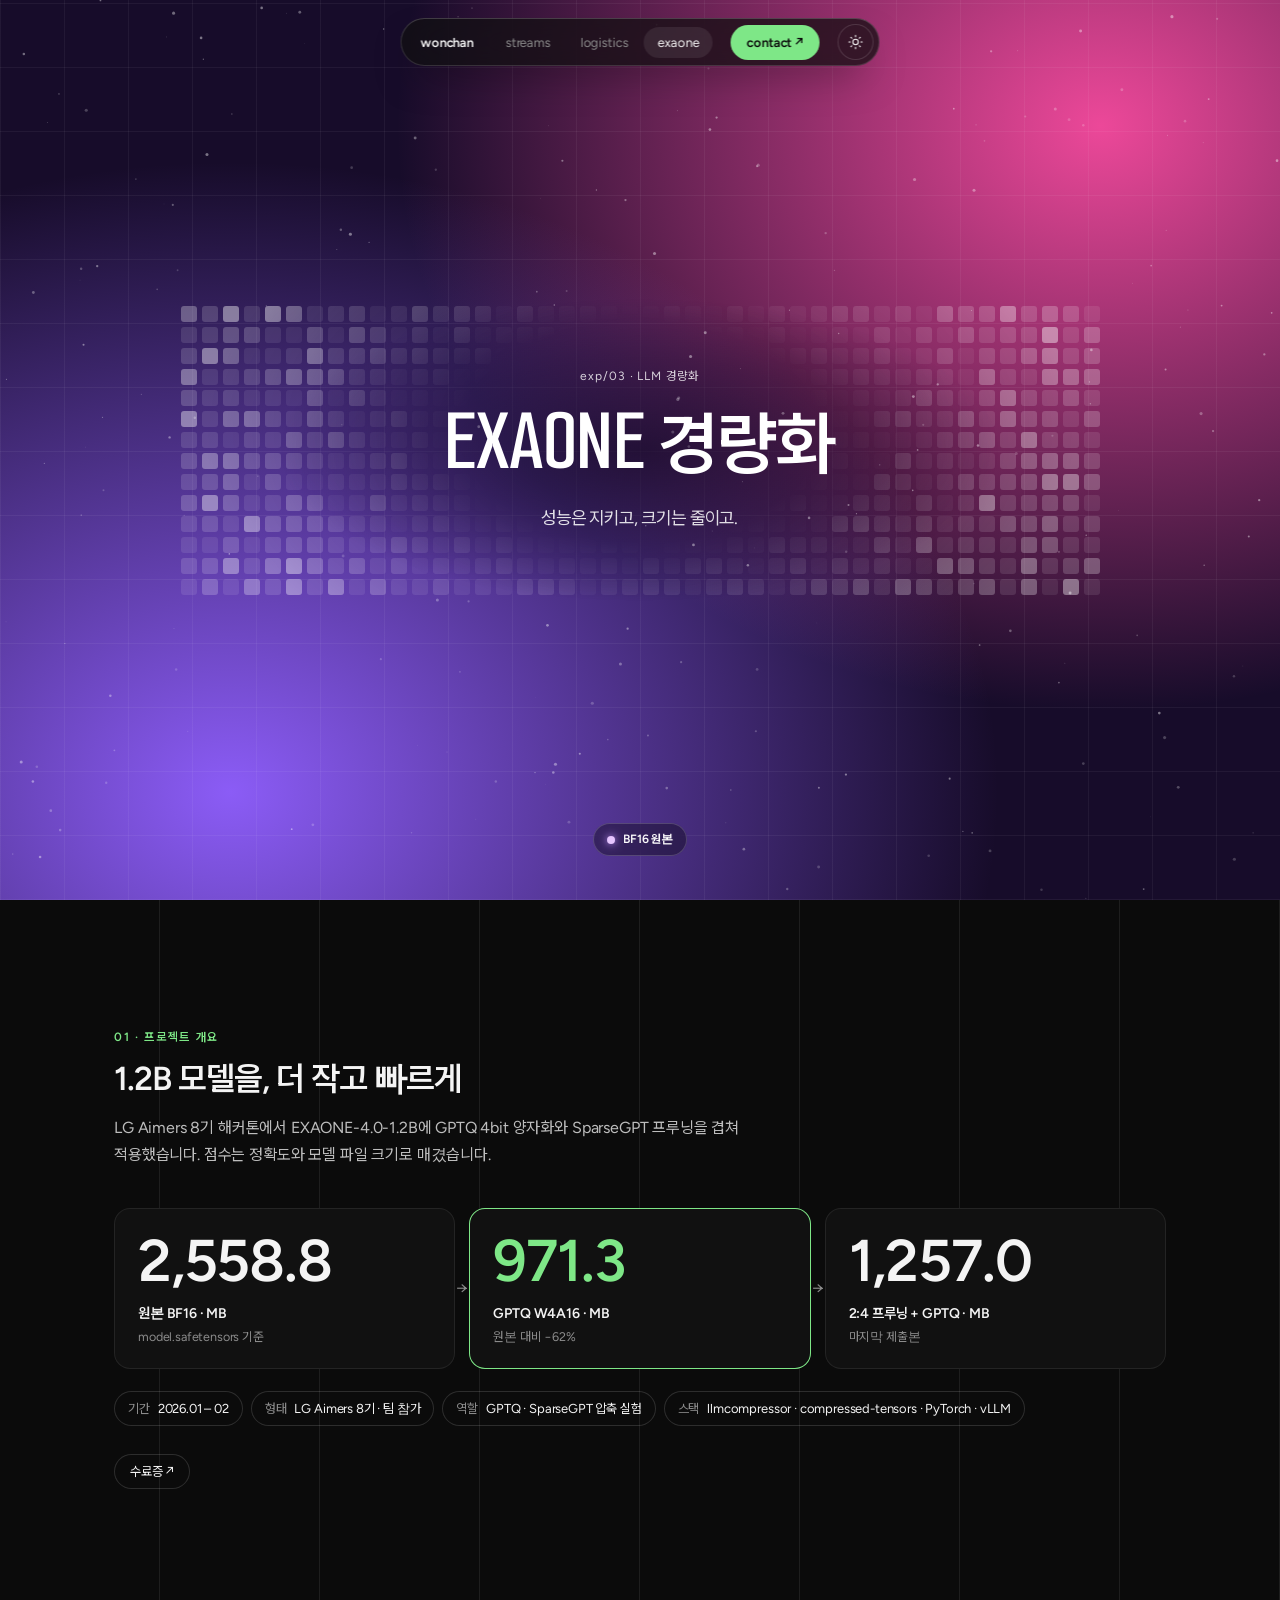
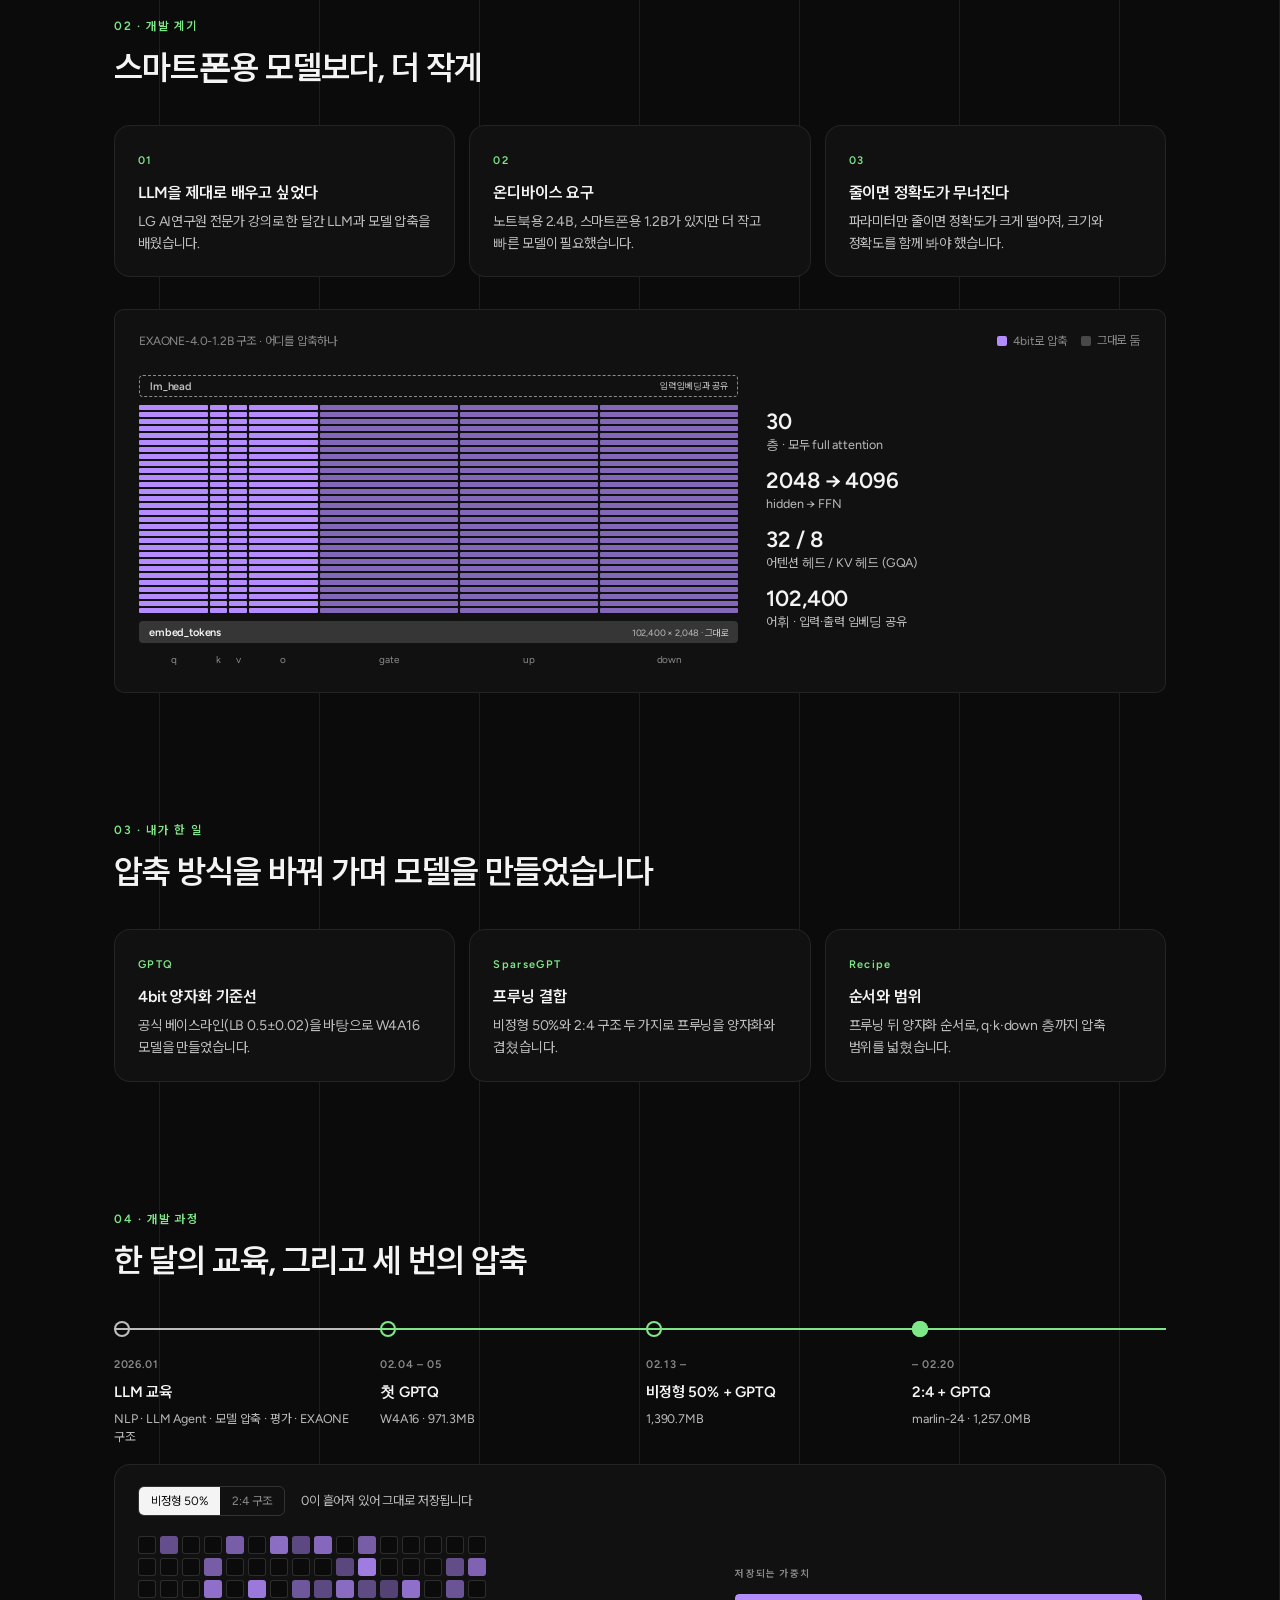
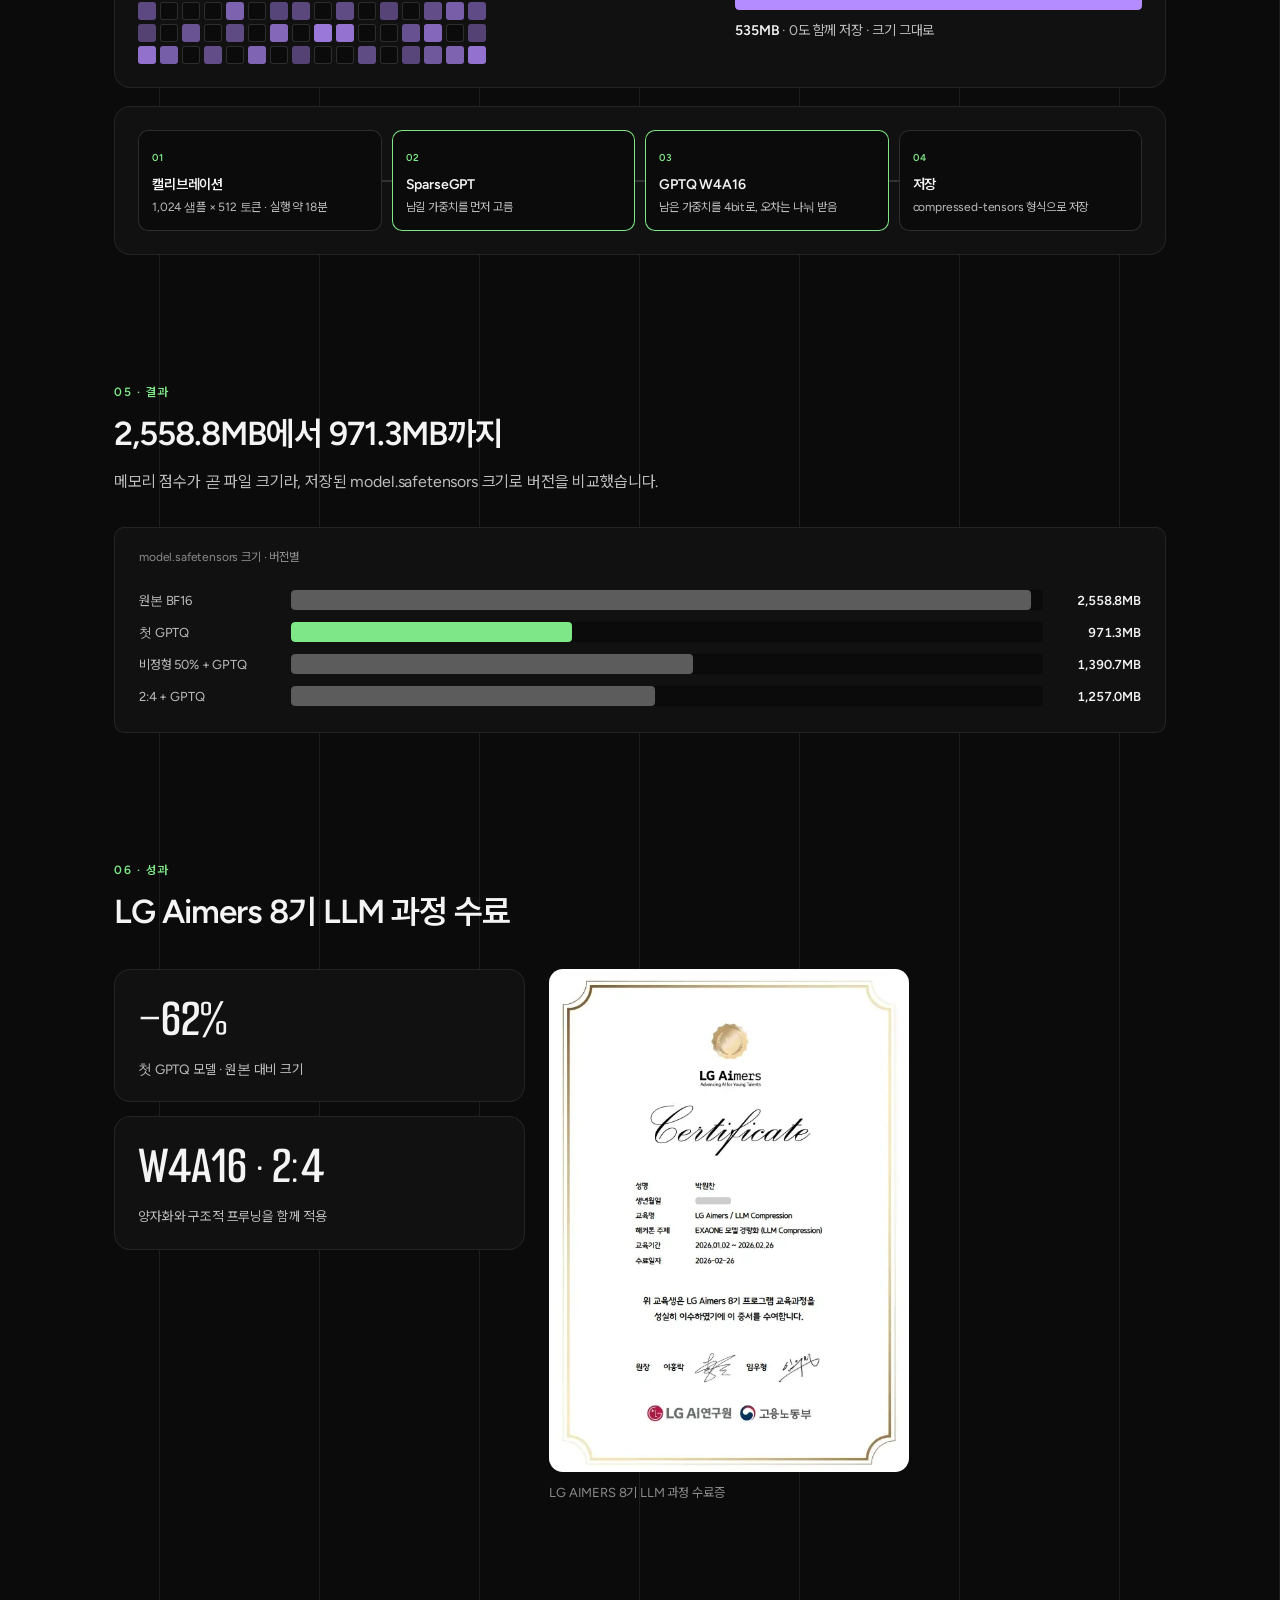
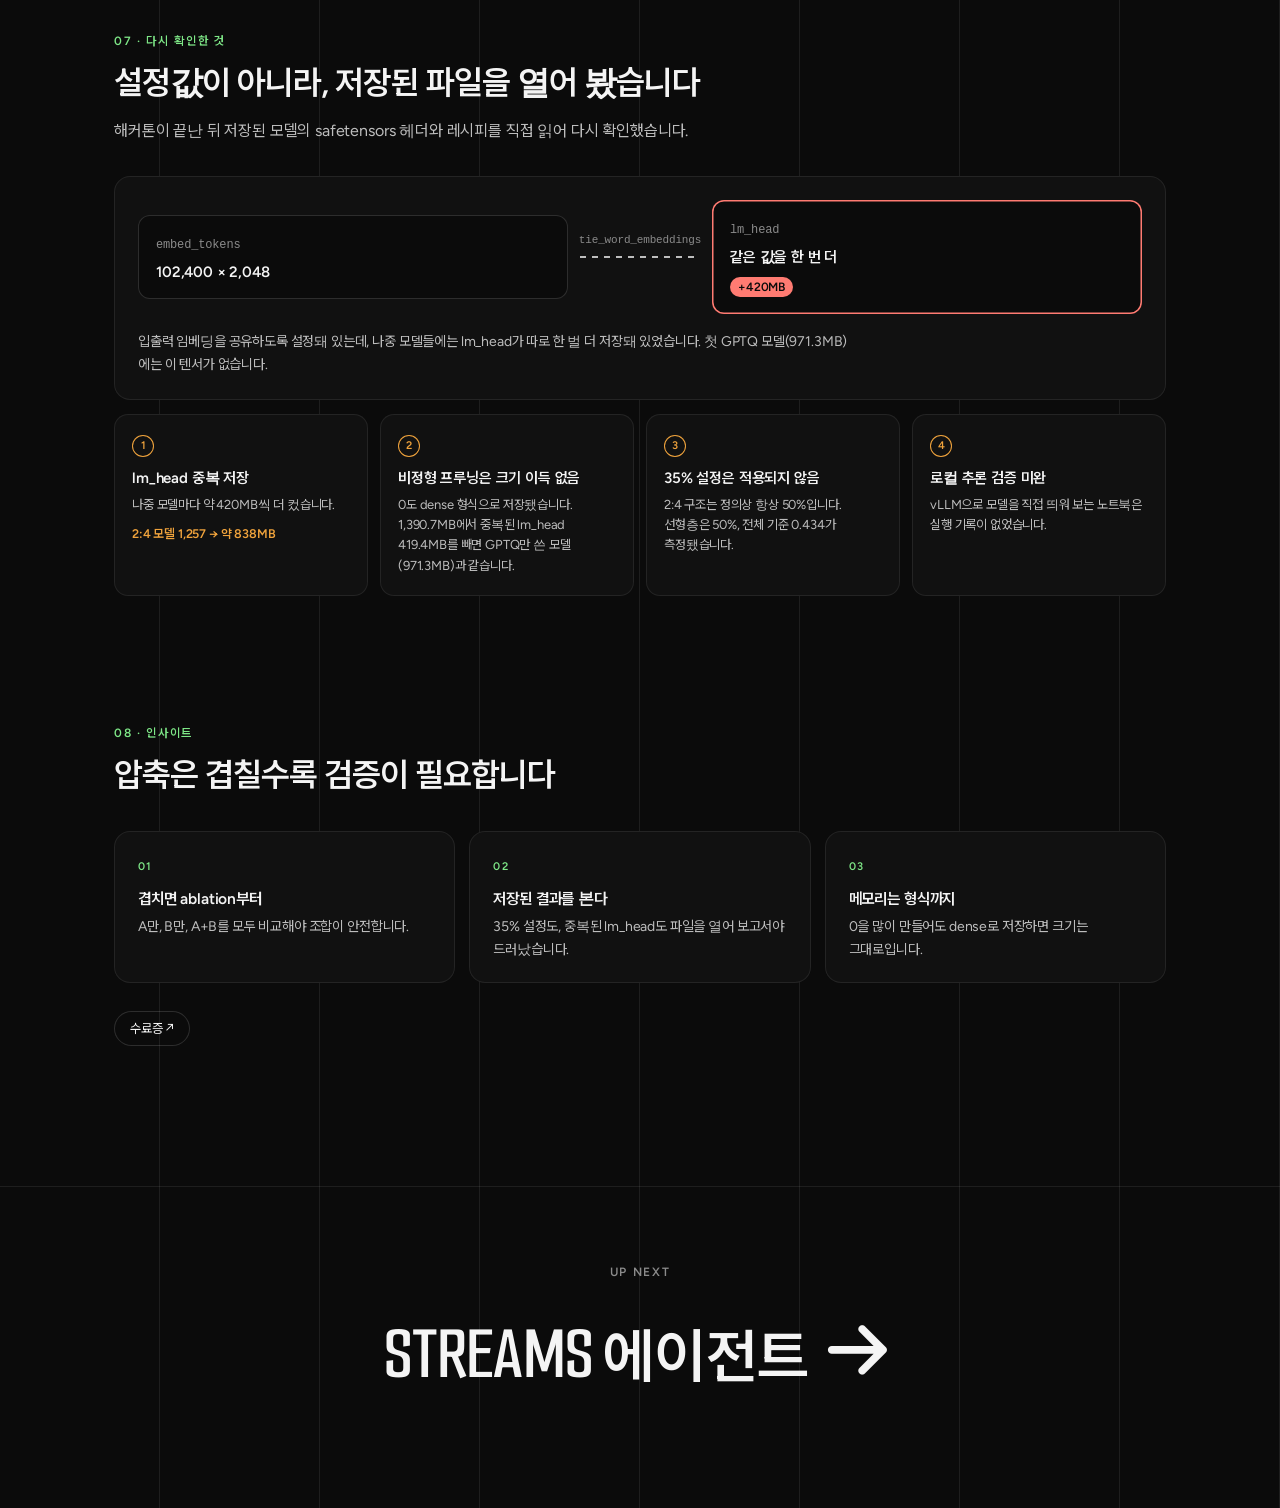
==== commit e863fdff: "Fix review findings on the EXAONE figures - Packing (hero and the 2:4 toggle) is a FLIP: removed cel" ====
--- a/projects/exaone.html
+++ b/projects/exaone.html
@@ -153,10 +153,10 @@
           </div>
         </div>
         <div class="lg-pipe ex-pipe reveal reveal-scale" aria-label="압축 순서">
-          <div class="lg-step"><small>01</small><b>캘리브레이션</b><span>1,024 샘플 × 512 토큰</span></div>
+          <div class="lg-step"><small>01</small><b>캘리브레이션</b><span>1,024 샘플 × 512 토큰 · 실행 약 18분</span></div>
           <div class="lg-step hot"><small>02</small><b>SparseGPT</b><span>남길 가중치를 먼저 고름</span></div>
           <div class="lg-step hot"><small>03</small><b>GPTQ W4A16</b><span>남은 가중치를 4bit로, 오차는 나눠 받음</span></div>
-          <div class="lg-step"><small>04</small><b>저장</b><span>compressed-tensors · 약 18분</span></div>
+          <div class="lg-step"><small>04</small><b>저장</b><span>compressed-tensors 형식으로 저장</span></div>
         </div>
       </section>
 
@@ -210,7 +210,7 @@
         </div>
         <div class="st-finds">
           <div class="reveal"><i>1</i><b>lm_head 중복 저장</b><p>나중 모델마다 약 420MB씩 더 컸습니다.</p><strong>2:4 모델 1,257 → 약 838MB</strong></div>
-          <div class="reveal" style="--d:90ms"><i>2</i><b>비정형 프루닝은 크기 이득 없음</b><p>0도 dense 형식으로 저장돼 파일 크기가 GPTQ만 쓴 것과 같았습니다.</p></div>
+          <div class="reveal" style="--d:90ms"><i>2</i><b>비정형 프루닝은 크기 이득 없음</b><p>0도 dense 형식으로 저장됐습니다. 1,390.7MB에서 중복된 lm_head 419.4MB를 빼면 GPTQ만 쓴 모델(971.3MB)과 같습니다.</p></div>
           <div class="reveal" style="--d:180ms"><i>3</i><b>35% 설정은 적용되지 않음</b><p>2:4 구조는 정의상 항상 50%입니다. 선형층은 50%, 전체 기준 0.434가 측정됐습니다.</p></div>
           <div class="reveal" style="--d:270ms"><i>4</i><b>로컬 추론 검증 미완</b><p>vLLM으로 모델을 직접 띄워 보는 노트북은 실행 기록이 없었습니다.</p></div>
         </div>
--- a/assets/css/style.css
+++ b/assets/css/style.css
@@ -920,10 +920,11 @@
 .ex-hero .cs-hero-in::before { content: ''; position: absolute; inset: -70px -140px; z-index: -1; background: radial-gradient(closest-side, rgba(16, 6, 30, .66), rgba(16, 6, 30, .3) 60%, transparent); pointer-events: none; }
 .ex-hgrid { position: absolute; inset: 0; display: grid; place-content: center; gap: 5px; pointer-events: none; -webkit-mask-image: radial-gradient(ellipse 34% 30% at 50% 48%, transparent 40%, #000 100%); mask-image: radial-gradient(ellipse 34% 30% at 50% 48%, transparent 40%, #000 100%); }
 .ex-row { display: flex; gap: 5px; height: 16px; }
-.ex-row i { flex: none; width: 16px; height: 16px; border-radius: 3px; background: rgba(255, 255, 255, var(--a, .2)); transition: background .6s var(--ease), width .7s var(--ease), margin .7s var(--ease), opacity .5s; }
+.ex-row i { flex: none; width: 16px; height: 16px; border-radius: 3px; background: rgba(255, 255, 255, var(--a, .2)); transition: background .6s var(--ease), box-shadow .6s var(--ease); }
 .ex-row i.z { --a: .03; box-shadow: inset 0 0 0 1px rgba(255, 255, 255, .08); }
-.ex-row i.gone { width: 0; margin-left: -5px; opacity: 0; }
+.ex-row i.q { background: rgba(206, 166, 255, calc(var(--a, .2) + .14)); }
 .ex-row i.m { width: 6px; background: rgba(255, 200, 120, .55); }
+.ex-row i.gone, .ex-mat .r i.gone { display: none; } /* packing is a FLIP in exaone.js, so nothing animates width */
 .ex-phase { position: absolute; left: 50%; bottom: 44px; z-index: 1; display: inline-flex; align-items: center; gap: 8px; padding: 8px 14px; border-radius: 999px; translate: -50% 0; background: rgba(0, 0, 0, .35); box-shadow: inset 0 0 0 1px rgba(255, 255, 255, .18); font: 600 12px var(--sans); color: #fff; backdrop-filter: blur(8px); -webkit-backdrop-filter: blur(8px); }
 .ex-phase i { width: 8px; height: 8px; border-radius: 50%; background: #e7c6ff; box-shadow: 0 0 8px #c89bff; }
 
@@ -956,16 +957,16 @@
 .ex-mask-body { display: grid; grid-template-columns: minmax(0, 1.4fr) minmax(0, 1fr); gap: 28px; align-items: center; margin-top: 20px; }
 .ex-mat { display: grid; gap: 4px; }
 .ex-mat .r { display: flex; gap: 4px; height: 18px; }
-.ex-mat .r i { flex: none; width: 18px; height: 18px; border-radius: 3px; background: color-mix(in srgb, var(--ex-q) calc(var(--a, .5) * 100%), var(--bg)); transition: background .5s var(--ease), width .6s var(--ease), margin .6s var(--ease), opacity .4s; }
+.ex-mat .r i { flex: none; width: 18px; height: 18px; border-radius: 3px; background: color-mix(in srgb, var(--ex-q) calc(var(--a, .5) * 100%), var(--bg)); transition: background .5s var(--ease), box-shadow .5s var(--ease); }
 .ex-mat .r i.z { background: var(--bg); box-shadow: inset 0 0 0 1px var(--line-2); }
-.ex-mat .r i.gone { width: 0; margin-left: -4px; opacity: 0; }
 .ex-mat .r i.m { width: 8px; background: color-mix(in srgb, var(--ex-meta) 70%, var(--bg)); }
 .ex-mask-read small { font: 600 10px var(--sans); letter-spacing: .12em; text-transform: uppercase; color: var(--muted); }
 .ex-bytes { position: relative; height: 16px; margin-top: 10px; border-radius: 4px; background: var(--bg); overflow: hidden; }
-.ex-bytes i { position: absolute; left: 0; top: 0; bottom: 0; width: 100%; border-radius: 4px; background: linear-gradient(90deg, var(--ex-q) 0 var(--w1, 100%), var(--ex-meta) var(--w1, 100%) 100%); transition: width .8s var(--ease); }
+.ex-bytes i { position: absolute; left: 0; top: 0; bottom: 0; width: 100%; border-radius: 4px; background: linear-gradient(90deg, var(--ex-q) 0 var(--w1, 100%), var(--ex-meta) var(--w1, 100%) 100%); transform-origin: left; transition: transform .8s var(--ease); }
 .ex-mask-read p { margin-top: 10px; font-size: 14px; color: var(--fg-2); }
 .ex-mask-read p b { color: var(--fg); font-weight: 600; }
 .ex-pipe { margin-top: 18px; }
+.ex-page .st-award .cs-fig { max-width: 360px; margin-top: 0; }
 .ex-bars .bar { grid-template-columns: 140px 1fr 86px; }
 
 /* 07: the duplicated lm_head */
@@ -994,8 +995,8 @@
 @media (max-width: 760px) {
   .ex-page .cs-sec { padding-top: 110px; }
   .ex-row { height: 10px; gap: 3px; } .ex-hgrid { gap: 3px; }
-  .ex-row i { width: 10px; height: 10px; } .ex-row i.gone { margin-left: -3px; } .ex-row i.m { width: 4px; }
-  .ex-mat .r { height: 14px; gap: 3px; } .ex-mat .r i { width: 14px; height: 14px; } .ex-mat .r i.gone { margin-left: -3px; } .ex-mat .r i.m { width: 6px; }
+  .ex-row i { width: 10px; height: 10px; } .ex-row i.m { width: 4px; }
+  .ex-mat .r { height: 14px; gap: 3px; } .ex-mat .r i { width: 14px; height: 14px; } .ex-mat .r i.m { width: 6px; }
   .ex-bars .bar { grid-template-columns: 110px 1fr 70px; }
 }
 
@@ -1060,7 +1061,7 @@
 }
 
 @media (prefers-reduced-motion: reduce) {
-  *, *::before, *::after { animation-duration: .001ms !important; animation-iteration-count: 1 !important; transition-duration: .001ms !important; } /* one pass: infinite loops would otherwise flicker */
+  *, *::before, *::after { animation-duration: .001ms !important; animation-iteration-count: 1 !important; transition-duration: .001ms !important; transition-delay: 0s !important; animation-delay: 0s !important; } /* one pass: infinite loops would otherwise flicker; no staggered waits */
   html { scroll-behavior: auto; }
   .cs-strip { overflow-x: auto; }
 }
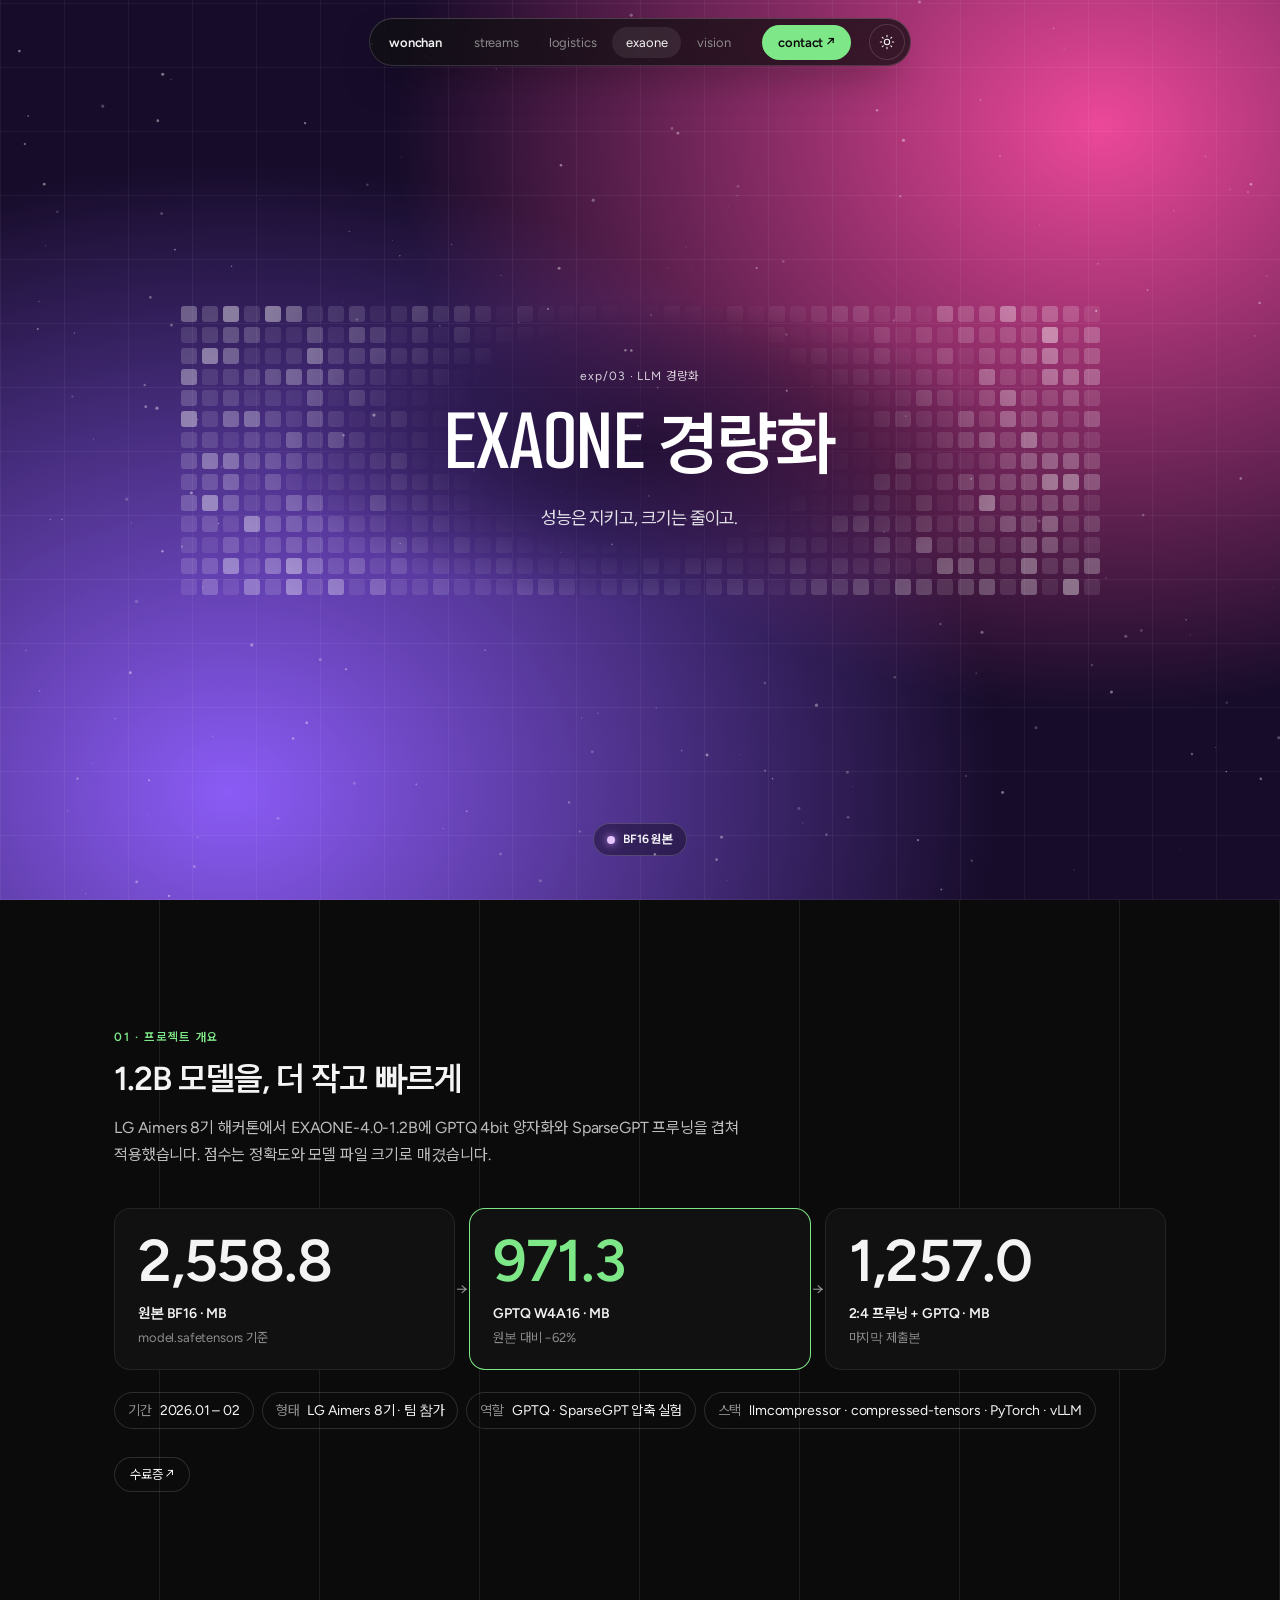
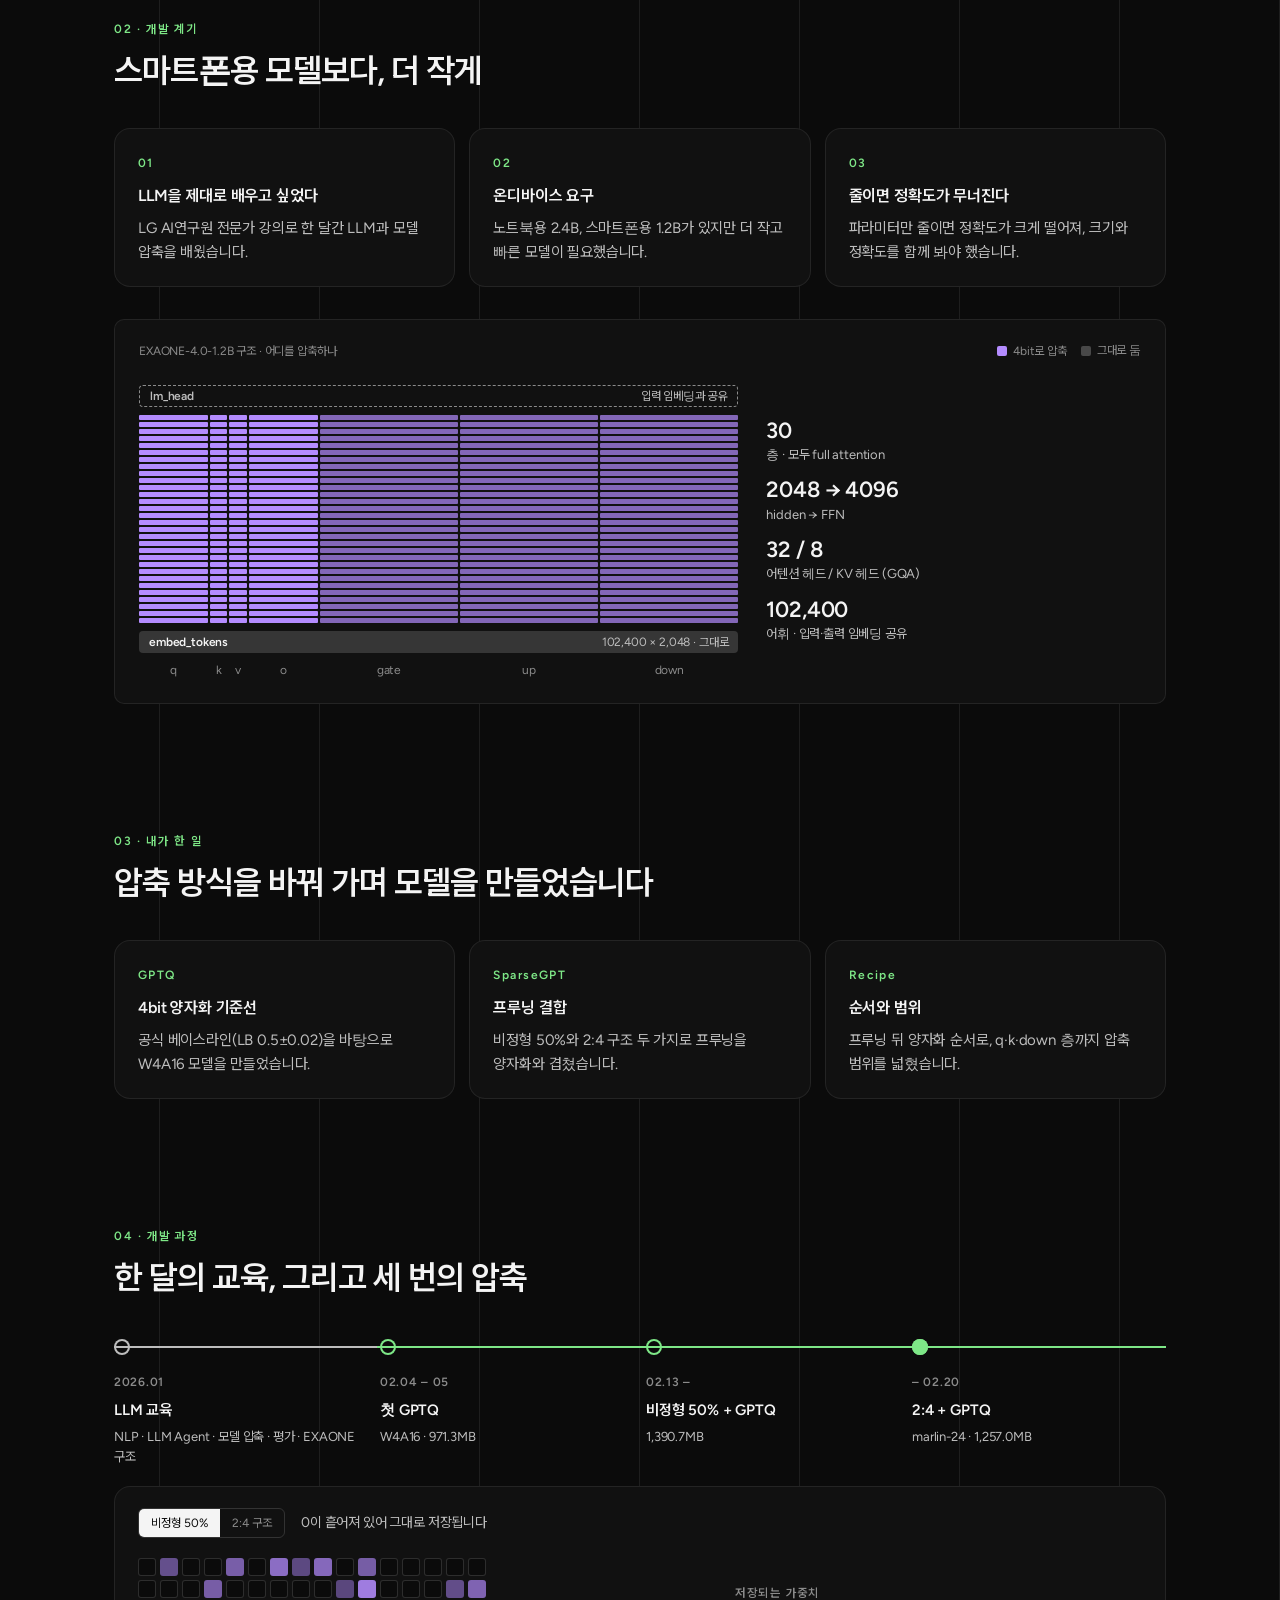
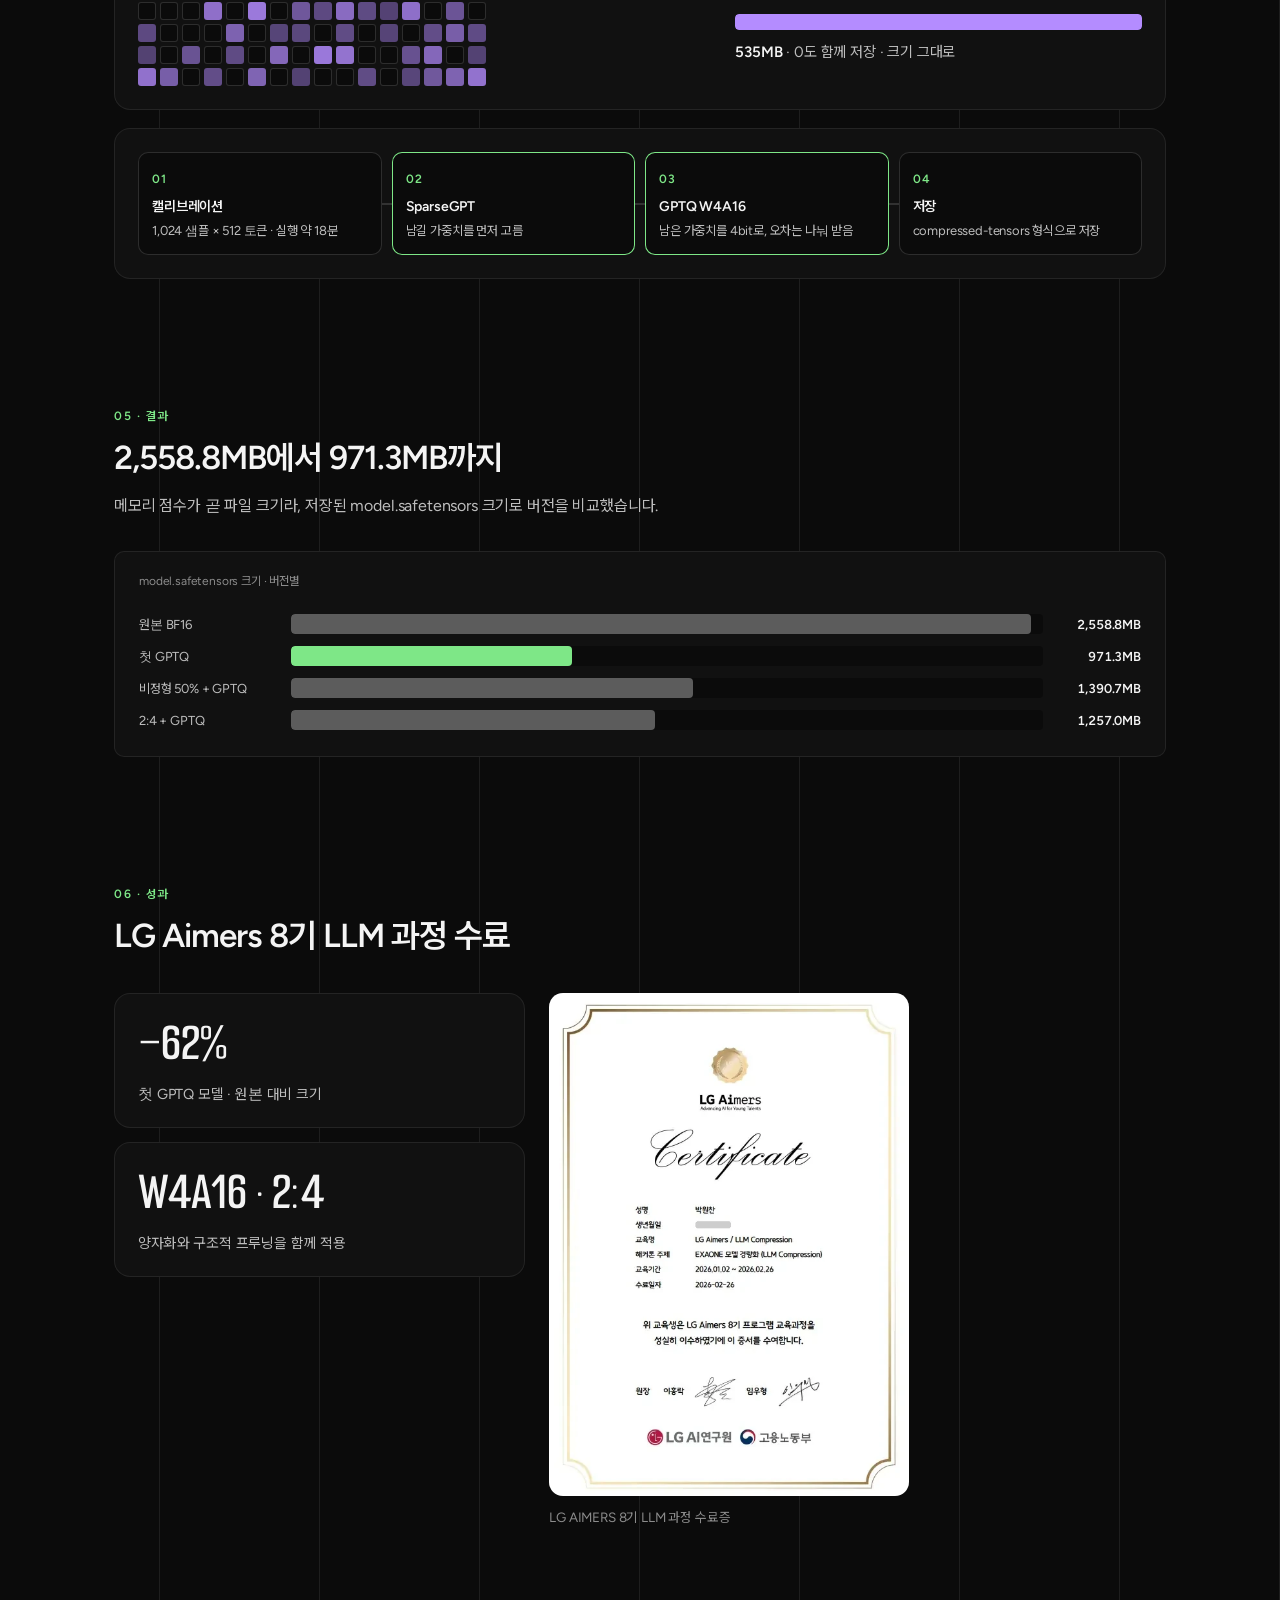
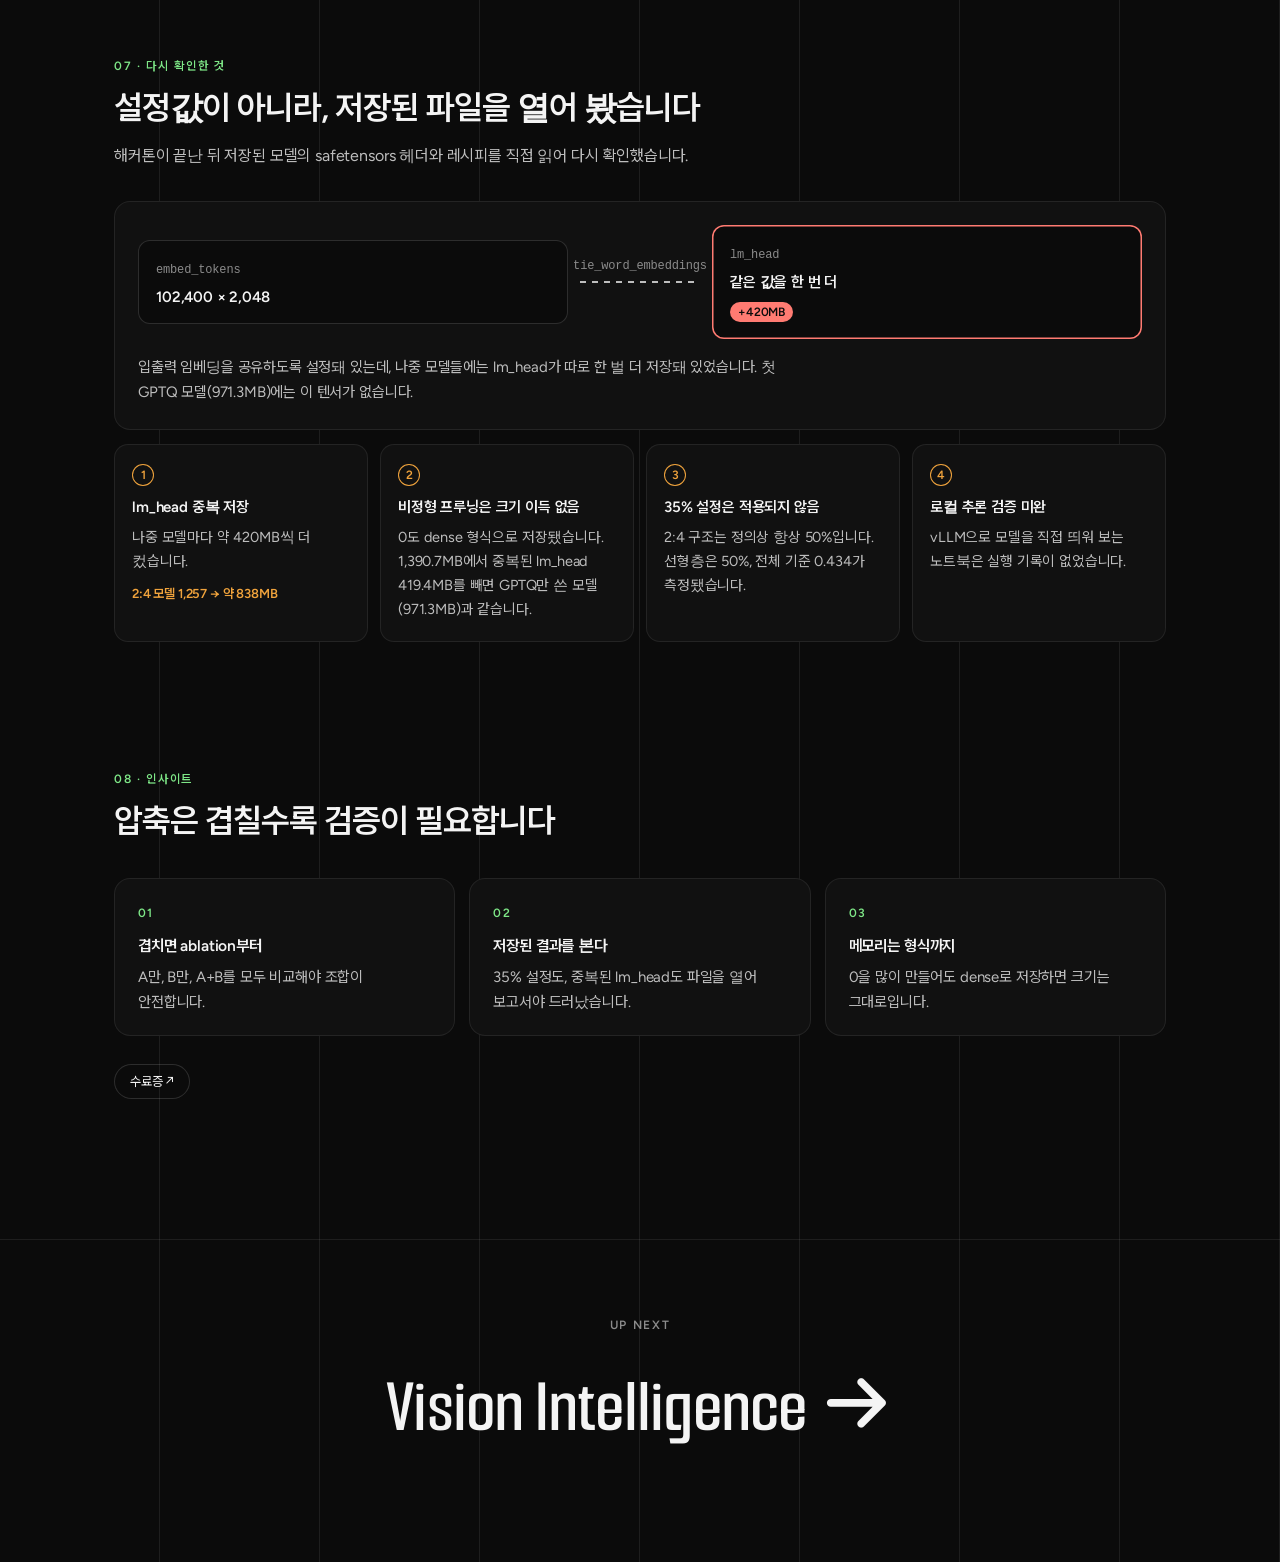
==== commit d334e564: "Add the Vision Intelligence project page Adds projects/vision.html as exp/04: the two DAI3004 challe" ====
--- a/projects/exaone.html
+++ b/projects/exaone.html
@@ -26,6 +26,7 @@
         <a href="streams.html">streams</a>
         <a href="logistics.html">logistics</a>
         <a href="exaone.html" class="is-active" aria-current="page">exaone</a>
+        <a href="vision.html">vision</a>
       </nav>
       <div class="fold fold-menu"><button class="dock-menu" id="dockMenu" type="button" aria-expanded="false" aria-controls="dockSheet">menu <i class="burger" aria-hidden="true"></i></button></div>
       <a class="dock-cta" href="mailto:pow01042@naver.com">contact ↗</a>
@@ -47,6 +48,7 @@
       <li style="--i:1"><a href="streams.html"><small>01</small><b>STREAMS</b><span>강화학습</span></a></li>
       <li style="--i:2"><a href="logistics.html"><small>02</small><b>Logistics</b><span>데이터 예측</span></a></li>
       <li style="--i:3"><a href="exaone.html" aria-current="page"><small>03</small><b>EXAONE</b><span>LLM 경량화</span></a></li>
+      <li style="--i:4"><a href="vision.html"><small>04</small><b>Vision</b><span>컴퓨터 비전</span></a></li>
     </ol>
     <div class="sheet-foot"><span>wonchan · AI Engineer</span><nav><a href="https://github.com/Matail" target="_blank" rel="noopener">github ↗</a><a href="https://matail.party" target="_blank" rel="noopener">matail.party ↗</a></nav></div>
   </div>
@@ -231,7 +233,7 @@
       </section>
     </div>
 
-    <a class="cs-next" href="streams.html"><small>UP NEXT</small><b>STREAMS 에이전트 →</b></a>
+    <a class="cs-next" href="vision.html"><small>UP NEXT</small><b>Vision Intelligence →</b></a>
   </main>
 
   <script src="../assets/js/main.js"></script>
--- a/assets/css/style.css
+++ b/assets/css/style.css
@@ -110,6 +110,7 @@
 .burger { width: 14px; height: 8px; border-top: 1.5px solid; border-bottom: 1.5px solid; }
 .dock-cta { padding: 11px 16px; border-radius: 999px; background: var(--ok); color: #0b0b0b; font-weight: 600; white-space: nowrap; transition: filter .2s; }
 .dock-cta:hover { filter: brightness(1.08); }
+[data-theme='light'] .dock-cta { color: #fff; }
 .theme-btn { flex: none; width: 36px; height: 36px; border-radius: 50%; display: grid; place-items: center; box-shadow: inset 0 0 0 1px var(--line-2); }
 .theme-btn svg { width: 16px; height: 16px; fill: none; stroke: var(--fg); stroke-width: 1.6; stroke-linecap: round; }
 .i-moon { display: none !important; }
@@ -136,7 +137,7 @@
 .sheet-links a { display: grid; grid-template-columns: 30px 1fr auto; align-items: baseline; gap: 10px; padding: 6px 14px; border-radius: 14px; transition: background .2s; }
 .sheet-links a:hover, .sheet-links a:focus-visible { background: color-mix(in srgb, var(--fg) 6%, transparent); }
 .sheet-links a[aria-current] b::after { content: ' ·'; color: var(--ok); }
-.sheet-links small { font: 11px var(--sans); color: var(--muted); }
+.sheet-links small { font: 12px var(--sans); color: var(--muted); }
 .sheet-links b { font-family: var(--display); font-size: clamp(30px, 6vw, 44px); font-weight: 600; line-height: 1.12; letter-spacing: -0.01em; }
 .sheet-links span { font-size: 13px; color: var(--muted); text-align: right; }
 .sheet-foot { display: flex; flex-wrap: wrap; justify-content: space-between; gap: 10px; margin: 0 4px; padding: 14px 10px 0; border-top: 1px solid var(--line); font: 12px var(--sans); color: var(--muted); }
@@ -208,7 +209,11 @@
 .av-ink { fill: var(--av-ink); stroke: var(--av-ink); stroke-width: 6; stroke-linejoin: round; }
 .av-line { fill: none; stroke: var(--av-ink); stroke-width: 7; stroke-linecap: round; }
 .av-line.thin { stroke-width: 5; }
-.av-eyes { animation: blink 5.5s infinite; transform-origin: 200px 178px; }
+.av-line.brow { stroke-width: 7.5; }
+.av-glasses { fill: none; stroke: var(--av-ink); stroke-width: 8.5; stroke-linejoin: round; stroke-linecap: round; } /* horn-rimmed */
+.av-curl { fill: none; stroke: var(--av-fill); stroke-width: 3; stroke-linecap: round; opacity: .7; } /* perm texture on the hair */
+.av-dot { fill: var(--av-ink); }
+.av-eyes { animation: blink 5.5s infinite; transform-origin: 200px 182px; }
 @keyframes blink { 0%, 94%, 100% { transform: scaleY(1); } 96% { transform: scaleY(.1); } }
 .hero .avatar { filter: drop-shadow(0 0 1px rgba(255, 255, 255, .5)); }
 [data-theme='dark'] .hero .av-fill { stroke: #111; }
@@ -220,7 +225,7 @@
 .hero-lines li span { display: block; max-height: 0; overflow: hidden; opacity: 0; color: var(--fg-2); line-height: 1.55; transition: max-height .7s var(--ease), opacity .5s, margin .6s var(--ease); }
 .hero-lines li.is-active { color: var(--fg); }
 .hero-lines li.is-active span { max-height: 6em; opacity: .75; margin-top: .45em; }
-.hero-lines li.is-past { color: var(--dim); }
+.hero-lines li.is-past { color: color-mix(in srgb, var(--muted) 75%, var(--dim)); }
 
 /* ---------- sections ---------- */
 .sec { padding: 120px var(--gx); }
@@ -235,9 +240,9 @@
   display: grid; grid-template-columns: minmax(110px, .8fr) 48px minmax(150px, 1fr) 48px minmax(220px, 1.5fr) 48px minmax(120px, .8fr); align-items: center;
 }
 .node { padding: 14px 16px; border: 1px solid var(--line-2); border-radius: 8px; background: var(--bg); }
-.node small { display: block; font: 11px var(--sans); letter-spacing: .06em; text-transform: uppercase; color: var(--muted); }
+.node small { display: block; font: 12px var(--sans); letter-spacing: .06em; text-transform: uppercase; color: var(--muted); }
 .node b { display: block; margin-top: 4px; font: 600 14px var(--sans); }
-.node span { display: block; margin-top: 4px; font-size: 12.5px; line-height: 1.45; color: var(--fg-2); }
+.node span { display: block; margin-top: 4px; font-size: 13px; line-height: 1.55; color: var(--fg-2); }
 .node.hub { border-color: var(--ok); }
 .teams { display: grid; gap: 8px; }
 .teams .node { padding: 10px 14px; }
@@ -264,8 +269,8 @@
 .g-code { background: var(--accent); }
 .g-write { background: var(--ok); }
 .g-head { position: absolute; top: 8px; bottom: 8px; left: 150px; width: 1.5px; background: var(--fg); }
-.g-ticks { position: absolute; left: 150px; right: 18px; bottom: 8px; display: flex; justify-content: space-between; font: 10px var(--sans); color: var(--dim); }
-.legend { display: flex; flex-wrap: wrap; gap: 14px; font: 11px var(--sans); color: var(--muted); }
+.g-ticks { position: absolute; left: 150px; right: 18px; bottom: 8px; display: flex; justify-content: space-between; font: 12px var(--sans); color: var(--muted); }
+.legend { display: flex; flex-wrap: wrap; gap: 14px; font: 12px var(--sans); color: var(--muted); }
 .legend span { display: inline-flex; align-items: center; gap: 6px; }
 .legend i { display: inline-block; width: 12px; height: 8px; border-radius: 2px; }
 
@@ -279,12 +284,12 @@
 .bar .fill { width: 0; height: 100%; border-radius: 4px; background: var(--dim); transition: width 1.1s var(--ease); transition-delay: calc(var(--k, 0) * 90ms); }
 .bar.best .fill { background: var(--ok); }
 .bar.void .fill { background: transparent; border: 1px dashed var(--muted); }
-.bar.void > span, .bar.void b { color: var(--dim); text-decoration: line-through; }
+.bar.void > span, .bar.void b { color: var(--muted); text-decoration: line-through; }
 .bar b { font: 600 13px var(--sans); font-variant-numeric: tabular-nums; text-align: right; }
 .ref { position: absolute; top: -10px; bottom: -6px; width: 0; border-left: 1.5px dashed var(--fg-2); pointer-events: none; }
-.ref em { position: absolute; top: -16px; left: 4px; font: normal 10px var(--sans); color: var(--fg-2); white-space: nowrap; }
+.ref em { position: absolute; top: -17px; left: 4px; font: normal 12px var(--sans); color: var(--fg-2); white-space: nowrap; }
 .seg { display: inline-flex; overflow: hidden; border: 1px solid var(--line-2); border-radius: 6px; }
-.seg button { padding: 5px 10px; font: 11px var(--sans); color: var(--muted); }
+.seg button { padding: 6px 11px; font: 12px var(--sans); color: var(--muted); }
 .seg .is-on { background: var(--fg); color: var(--bg); }
 
 /* ---------- experiments: stacked project cards ----------
@@ -315,13 +320,13 @@
 .xc-btn:hover { transform: translateY(-2px); }
 .xc-float { position: absolute; z-index: 1; width: min(300px, 30%); overflow: hidden; border-radius: 18px; box-shadow: 0 30px 60px -20px rgba(0, 0, 0, .6), inset 0 0 0 1px rgba(255, 255, 255, .12); }
 .xc-chart { left: 4%; top: 7%; padding: 16px 18px 18px; background: rgba(10, 10, 10, .72); backdrop-filter: blur(10px); -webkit-backdrop-filter: blur(10px); rotate: -6deg; }
-.xc-chart figcaption { margin-bottom: 24px; font: 10.5px var(--sans); color: rgba(255, 255, 255, .72); }
+.xc-chart figcaption { margin-bottom: 24px; font: 12px var(--sans); color: rgba(255, 255, 255, .72); }
 .xc-img { right: 4%; bottom: 8%; background: #fff; rotate: 5deg; }
 .xc-img img { width: 100%; aspect-ratio: 16 / 10; object-fit: contain; }
 .xc .bars { gap: 10px; }
-.xc .bar { grid-template-columns: 74px 1fr 34px; gap: 8px; font-size: 11px; }
+.xc .bar { grid-template-columns: 80px 1fr 42px; gap: 8px; font-size: 12px; }
 .xc .bar > span { color: rgba(255, 255, 255, .8); }
-.xc .bar b { font-size: 11px; color: #fff; }
+.xc .bar b { font-size: 12px; color: #fff; }
 .xc .bar .track { height: 12px; background: rgba(255, 255, 255, .1); }
 .xc .bar .fill { background: rgba(255, 255, 255, .38); }
 .xc .bar.best .fill { background: #7ee787; }
@@ -369,6 +374,7 @@
 .constellation canvas { display: block; width: 100%; height: 100%; cursor: grab; }
 
 /* ---------- footer ---------- */
+.footer small { font-size: 12px; }
 .footer { display: flex; flex-wrap: wrap; align-items: center; gap: 14px 28px; padding: 36px var(--gx) 44px; border-top: 1px solid var(--line); font: 13px var(--sans); color: var(--muted); }
 .footer nav { display: flex; gap: 20px; margin-left: auto; }
 .footer a:hover { color: var(--fg); }
@@ -388,7 +394,7 @@
 .cs-strip:hover .cs-track { animation-play-state: paused; }
 .cs-track figure { flex: none; width: 340px; overflow: hidden; border-radius: 18px; background: var(--bg-2); box-shadow: inset 0 0 0 1px var(--line); }
 .cs-track img { width: 100%; aspect-ratio: 16 / 10; object-fit: contain; background: #fff; }
-.cs-track figcaption { padding: 10px 14px; font-size: 12.5px; color: var(--muted); }
+.cs-track figcaption { padding: 10px 14px; font-size: 13px; color: var(--muted); }
 @keyframes marquee { to { transform: translateX(-50%); } }
 .cs-wrap { max-width: 1100px; margin: 0 auto; padding: 0 24px; }
 .cs-block { padding-top: 120px; }
@@ -424,7 +430,7 @@
 .cs-sec h2, .cs-sub h3 { text-wrap: balance; }
 .cs-sub { margin-top: 88px; }
 .cs-sub h3 { font-size: clamp(20px, 1.8vw, 24px); font-weight: 600; letter-spacing: -0.02em; }
-.cs-sub small { display: block; margin-bottom: 8px; font: 600 11px var(--sans); letter-spacing: .12em; color: var(--muted); }
+.cs-sub small { display: block; margin-bottom: 8px; font: 600 12px var(--sans); letter-spacing: .12em; color: var(--muted); }
 .cs-prose { max-width: 720px; }
 .cs-prose p { margin-top: 18px; font-size: 16.5px; line-height: 1.85; color: var(--fg-2); }
 .cs-prose p b, .cs-flow p b, .cs-callout b { color: var(--fg); font-weight: 600; }
@@ -432,7 +438,7 @@
 
 .cs-facts { display: grid; grid-template-columns: repeat(4, minmax(0, 1fr)); gap: 1px; margin-top: 44px; overflow: hidden; border-radius: 16px; background: var(--line); box-shadow: inset 0 0 0 1px var(--line); }
 .cs-facts div { padding: 20px 22px; background: var(--bg-2); }
-.cs-facts dt { font: 600 11px var(--sans); letter-spacing: .12em; text-transform: uppercase; color: var(--muted); }
+.cs-facts dt { font: 600 12px var(--sans); letter-spacing: .12em; text-transform: uppercase; color: var(--muted); }
 .cs-facts dd { margin-top: 8px; font-size: 14.5px; line-height: 1.6; }
 .cs-sec .cs-links { justify-content: flex-start; }
 
@@ -441,7 +447,7 @@
 .cs-fig > a.photo { background: var(--bg-2); }
 .cs-fig img { width: 100%; height: auto; transition: transform .6s var(--ease); }
 .cs-fig > a:hover img { transform: scale(1.015); }
-.cs-fig figcaption { margin-top: 10px; font-size: 13px; line-height: 1.65; color: var(--muted); }
+.cs-fig figcaption { margin-top: 10px; font-size: 13.5px; line-height: 1.65; color: var(--muted); }
 .cs-figs { display: grid; grid-template-columns: repeat(2, minmax(0, 1fr)); gap: 24px; margin-top: 36px; }
 .cs-figs .cs-fig { margin-top: 0; }
 .cs-figs.photos { grid-template-columns: minmax(0, 2.37fr) minmax(0, 1fr); } /* 4:3 award photo beside the portrait poster photo, same height */
@@ -459,7 +465,7 @@
 .cs-flow { margin-top: 48px; list-style: none; }
 .cs-flow > li { display: grid; grid-template-columns: minmax(0, .85fr) minmax(0, 1.15fr); gap: 28px 56px; padding: 40px 0; border-top: 1px solid var(--line); }
 .cs-flow > li:last-child { border-bottom: 1px solid var(--line); }
-.cs-flow small { font: 600 11px var(--sans); letter-spacing: .12em; color: var(--ok); }
+.cs-flow small { font: 600 12px var(--sans); letter-spacing: .12em; color: var(--ok); }
 .cs-flow h3 { margin-top: 10px; font-size: 20px; font-weight: 600; letter-spacing: -0.02em; }
 .cs-flow p { margin-top: 12px; font-size: 15.5px; line-height: 1.8; color: var(--fg-2); }
 .cs-flow > li > *, .cs-flow > li > div > .cs-fig:first-child { margin-top: 0; }
@@ -474,7 +480,7 @@
 .cs-metrics { display: grid; grid-template-columns: repeat(auto-fit, minmax(200px, 1fr)); gap: 14px; margin-top: 36px; }
 .cs-metrics > div { padding: 24px 24px 22px; border-radius: 16px; background: var(--bg-2); box-shadow: inset 0 0 0 1px var(--line); }
 .cs-metrics b { display: block; font-family: var(--display); font-size: clamp(40px, 4.2vw, 58px); font-weight: 600; line-height: 1; letter-spacing: -0.01em; }
-.cs-metrics span { display: block; margin-top: 12px; font-size: 13.5px; line-height: 1.6; color: var(--fg-2); }
+.cs-metrics span { display: block; margin-top: 12px; font-size: 14.5px; line-height: 1.6; color: var(--fg-2); }
 
 .cs-sec .chart { margin-top: 32px; }
 .cs-sec code { padding: 1px 6px; border-radius: 6px; background: var(--bg-2); box-shadow: inset 0 0 0 1px var(--line); color: var(--fg); font: .88em ui-monospace, SFMono-Regular, Menlo, Consolas, monospace; }
@@ -488,14 +494,14 @@
 .cs-list b { display: block; margin-bottom: 4px; font-weight: 600; color: var(--fg); }
 .cs-list code { background: var(--bg); }
 .cs-cards em.wait { color: #f0a33c; }
-.cs-callout { max-width: 760px; margin-top: 36px; padding: 18px 22px; border-left: 3px solid var(--ok); border-radius: 4px 14px 14px 4px; background: color-mix(in srgb, var(--ok) 7%, transparent); font-size: 15px; line-height: 1.75; color: var(--fg-2); }
+.cs-callout { max-width: 680px; margin-top: 36px; padding: 18px 22px; border-left: 3px solid var(--ok); border-radius: 4px 14px 14px 4px; background: color-mix(in srgb, var(--ok) 7%, transparent); font-size: 15px; line-height: 1.75; color: var(--fg-2); }
 .cs-callout.warn { border-left-color: #f0a33c; background: color-mix(in srgb, #f0a33c 9%, transparent); }
 .cs-callout a { color: var(--fg); text-decoration: underline; text-underline-offset: 3px; }
 
 .flow.flow-arch { margin-top: 36px; grid-template-columns: minmax(120px, 1fr) 48px minmax(170px, 1.3fr) 48px minmax(120px, 1fr) 48px minmax(120px, 1fr); }
 
 /* ---------- STREAMS page: short copy, motion figures (streams.js) ---------- */
-.st-page { --st-card: #f6efdc; --st-ink: #16213a; --st-lo: #1d5fd6; --st-hi: #d33a2c; --st-warn: #f0a33c; --st-bad: #ff7b72; --st-blue: #6ea8ff; }
+.st-page { --st-card: #f6efdc; --st-ink: #16213a; --st-lo: #1d5fd6; --st-hi: #bf2f22; --st-warn: #f0a33c; --st-bad: #ff7b72; --st-blue: #6ea8ff; }
 [data-theme='light'] .st-page { --st-warn: #b45309; --st-bad: #c93c37; --st-blue: #2563eb; }
 .st-page .cs-sec { padding-top: 130px; }
 .st-lede, .st-sub-p { max-width: 640px; margin-top: 14px; font-size: 16px; line-height: 1.7; color: var(--fg-2); }
@@ -507,7 +513,7 @@
 .st-hboard { display: grid; grid-template-columns: auto 1fr auto; grid-template-areas: 'card . score' 'slots slots slots'; align-items: end; gap: 16px 0; width: min(860px, calc(100vw - 48px)); margin: 44px auto 0; }
 .st-hcard { grid-area: card; display: flex; align-items: center; gap: 12px; }
 .st-hscore { grid-area: score; text-align: right; }
-.st-hcard small, .st-hscore small { display: block; font: 600 10px var(--sans); letter-spacing: .18em; opacity: .7; }
+.st-hcard small, .st-hscore small { display: block; font: 600 11px var(--sans); letter-spacing: .16em; opacity: .8; }
 .st-hcard b { width: 46px; height: 62px; display: grid; place-items: center; border-radius: 8px; background: var(--st-card); color: var(--st-ink); font: 700 24px/1 var(--sans); box-shadow: 0 14px 30px -12px rgba(0, 0, 0, .7); }
 .st-hscore b { display: block; margin-top: 4px; font: 600 30px/1 var(--sans); font-variant-numeric: tabular-nums; }
 .st-slots { grid-area: slots; display: grid; grid-template-columns: repeat(20, minmax(0, 1fr)); gap: 6px; list-style: none; }
@@ -527,28 +533,28 @@
 .st-journey li + li::before { content: '→'; position: absolute; left: -14px; top: 50%; width: 14px; text-align: center; translate: 0 -50%; color: var(--muted); }
 .st-journey b { display: block; font: 600 clamp(40px, 4.6vw, 60px)/1 var(--sans); letter-spacing: -0.02em; }
 .st-journey span { display: block; margin-top: 12px; font-size: 14px; font-weight: 600; }
-.st-journey em { display: block; margin-top: 4px; font: normal 12.5px/1.5 var(--sans); color: var(--muted); }
+.st-journey em { display: block; margin-top: 4px; font: normal 13px/1.55 var(--sans); color: var(--muted); }
 .st-journey .is-void b { color: var(--muted); text-decoration: line-through; text-decoration-thickness: 2px; text-decoration-color: var(--st-warn); }
 .st-journey .is-bad b { color: var(--st-bad); }
 .st-journey .is-good { box-shadow: inset 0 0 0 1px var(--ok); }
 .st-journey .is-good b { color: var(--ok); }
 .st-facts { display: flex; flex-wrap: wrap; gap: 8px; margin-top: 22px; }
-.st-facts div { display: flex; gap: 8px; padding: 8px 14px; border-radius: 999px; box-shadow: inset 0 0 0 1px var(--line-2); font-size: 13px; }
+.st-facts div { display: flex; gap: 8px; padding: 8px 14px; border-radius: 999px; box-shadow: inset 0 0 0 1px var(--line-2); font-size: 14px; }
 .st-facts dt { color: var(--muted); }
 .st-page .cs-sec .cs-links { margin-top: 18px; }
 
 /* 02: three reasons, score table */
 .st-why { display: grid; grid-template-columns: repeat(3, minmax(0, 1fr)); gap: 14px; margin-top: 36px; }
 .st-why > div { padding: 22px 24px; border-radius: 16px; background: var(--bg-2); box-shadow: inset 0 0 0 1px var(--line); }
-.st-why i { font: 600 11px var(--sans); letter-spacing: .12em; color: var(--ok); }
+.st-why i { font: 600 12px var(--sans); letter-spacing: .12em; color: var(--ok); }
 .st-why b { display: block; margin-top: 10px; font-size: 16px; font-weight: 600; }
-.st-why p { margin-top: 6px; font-size: 14px; line-height: 1.6; color: var(--fg-2); }
+.st-why p { margin-top: 8px; font-size: 15px; line-height: 1.65; color: var(--fg-2); }
 .st-page .st-cols-wrap { margin-top: 18px; }
 
 /* shared chart bits */
 .st-plot { position: relative; }
 .st-plot svg { display: block; width: 100%; overflow: visible; }
-.st-plot text { font: 11px var(--sans); fill: var(--muted); }
+.st-plot text { font: 12px var(--sans); fill: var(--muted); }
 .st-plot .lbl-strong { fill: var(--fg); font-weight: 600; }
 .st-plot .grid { stroke: var(--line-2); stroke-width: 1; }
 .st-plot .ref { stroke: var(--fg-2); stroke-width: 1.5; stroke-dasharray: 4 4; }
@@ -589,7 +595,7 @@
 .st-table th:first-child, .st-table td:first-child { text-align: left; }
 
 /* 03: timeline */
-.st-legend { display: flex; gap: 14px; margin-top: 14px; font-size: 12.5px; color: var(--muted); }
+.st-legend { display: flex; gap: 14px; margin-top: 14px; font-size: 13px; color: var(--muted); }
 .st-legend span::before, .st-time span::before { content: ''; display: inline-block; width: 8px; height: 8px; margin-right: 6px; border-radius: 50%; vertical-align: 1px; }
 .st-page .me::before { background: var(--ok); }
 .st-page .mate::before { background: transparent; box-shadow: inset 0 0 0 1.5px var(--muted); }
@@ -602,28 +608,28 @@
 .st-time li::before { content: ''; position: absolute; left: 0; top: -30px; width: 16px; height: 16px; border-radius: 50%; background: var(--bg); box-shadow: inset 0 0 0 2px var(--fg-2); }
 .st-time li.solo::before { box-shadow: inset 0 0 0 2px var(--ok); }
 .st-time li.now::before { background: var(--ok); animation: pulse 1.4s infinite; }
-.st-time time { font: 600 11px var(--sans); letter-spacing: .06em; color: var(--muted); }
+.st-time time { font: 600 12px var(--sans); letter-spacing: .06em; color: var(--muted); }
 .st-time b { display: block; margin-top: 6px; font-size: 15px; font-weight: 600; }
-.st-time p, .st-time span { display: block; margin-top: 6px; font-size: 12.5px; line-height: 1.45; color: var(--fg-2); }
+.st-time p, .st-time span { display: block; margin-top: 6px; font-size: 13px; line-height: 1.55; color: var(--fg-2); }
 .st-time span + span { margin-top: 3px; }
 
 /* 04: development loop, strategies, thumbnails */
 .st-loop { position: relative; display: grid; grid-template-columns: minmax(0, 1fr) 36px minmax(0, 1fr) 36px minmax(0, 1fr) 36px minmax(0, 1fr) 36px minmax(0, 1fr); align-items: center; margin-top: 40px; padding: 28px 24px 70px; border-radius: 16px; background: var(--bg-2); box-shadow: inset 0 0 0 1px var(--line); }
 .st-node { padding: 14px; border-radius: 10px; background: var(--bg); box-shadow: inset 0 0 0 1px var(--line-2); }
 .st-node.hub { box-shadow: inset 0 0 0 1px var(--ok); }
-.st-node small { font: 600 10px var(--sans); letter-spacing: .12em; text-transform: uppercase; color: var(--muted); }
+.st-node small { font: 600 12px var(--sans); letter-spacing: .12em; text-transform: uppercase; color: var(--muted); }
 .st-node b { display: block; margin-top: 4px; font-size: 15px; font-weight: 600; }
-.st-node span { display: block; margin-top: 4px; font-size: 12px; line-height: 1.45; color: var(--fg-2); }
+.st-node span { display: block; margin-top: 4px; font-size: 13px; line-height: 1.55; color: var(--fg-2); }
 .st-loop .wire { margin: 0 4px; }
 .st-back { position: absolute; left: calc(24px + 8%); right: calc(24px + 8%); bottom: 22px; height: 26px; border: 2px dashed color-mix(in srgb, var(--ok) 70%, transparent); border-top: 0; border-radius: 0 0 14px 14px; }
 .st-back::before { content: ''; position: absolute; left: -7px; top: -6px; border-left: 6px solid transparent; border-right: 6px solid transparent; border-bottom: 8px solid var(--ok); }
-.st-back span { position: absolute; left: 50%; bottom: -10px; translate: -50% 0; padding: 0 10px; background: var(--bg-2); font: 600 11px var(--sans); letter-spacing: .08em; color: var(--ok); }
+.st-back span { position: absolute; left: 50%; bottom: -10px; translate: -50% 0; padding: 0 10px; background: var(--bg-2); font: 600 12px var(--sans); letter-spacing: .08em; color: var(--ok); }
 .st-strat { display: grid; grid-template-columns: minmax(0, 1fr) minmax(0, 1fr) minmax(0, 1.1fr); gap: 14px; align-items: center; margin-top: 18px; }
 .st-strat-card { padding: 20px 22px; border-radius: 16px; background: var(--bg-2); box-shadow: inset 0 0 0 1px var(--line); }
 .st-strat-card.is-pick { box-shadow: inset 0 0 0 1px var(--ok); }
 .st-strat-card b { display: block; margin-top: 14px; font-size: 15px; font-weight: 600; }
-.st-strat-card b em { margin-left: 6px; font: normal 11px var(--sans); color: var(--ok); }
-.st-strat-card p { margin-top: 4px; font-size: 13px; color: var(--fg-2); }
+.st-strat-card b em { margin-left: 6px; font: normal 12px var(--sans); color: var(--ok); }
+.st-strat-card p { margin-top: 4px; font-size: 13.5px; line-height: 1.55; color: var(--fg-2); }
 .st-strat-why { font-size: 14.5px; line-height: 1.7; color: var(--fg-2); }
 .st-strat-why b { color: var(--fg); font-weight: 600; }
 .st-mini { display: grid; grid-template-columns: repeat(20, minmax(0, 1fr)); gap: 3px; }
@@ -637,7 +643,7 @@
 .st-thumbs img { width: 100%; height: 100%; object-fit: contain; transition: transform .5s var(--ease); }
 .st-thumbs a:hover img { transform: scale(1.04); }
 .st-thumbs a.dark { background: #0c1222; }
-.st-thumbs figcaption { margin-top: 8px; font-size: 12.5px; color: var(--muted); }
+.st-thumbs figcaption { margin-top: 8px; font-size: 13px; color: var(--muted); }
 
 /* 06 */
 .st-award { display: grid; grid-template-columns: minmax(0, .8fr) minmax(0, 1.2fr); gap: 24px; align-items: start; margin-top: 36px; }
@@ -649,13 +655,13 @@
 .st-leak-top { display: flex; flex-wrap: wrap; align-items: center; gap: 10px 16px; }
 .st-leak .seg button { padding: 7px 12px; font-size: 12px; }
 .st-leak .seg button:focus-visible, .st-lv-pick button:focus-visible { outline: 2px solid var(--ok); outline-offset: -3px; }
-.st-leak-note { font-size: 13px; color: var(--fg-2); transition: opacity .3s; }
+.st-leak-note { font-size: 14px; color: var(--fg-2); transition: opacity .3s; }
 .st-leak-stage { display: grid; grid-template-columns: minmax(0, 1.7fr) minmax(0, 1fr); gap: 32px; align-items: center; margin-top: 22px; }
-.st-leak small { font: 600 10px var(--sans); letter-spacing: .12em; text-transform: uppercase; color: var(--muted); }
+.st-leak small { font: 600 12px var(--sans); letter-spacing: .12em; text-transform: uppercase; color: var(--muted); }
 .st-leak-row { display: grid; grid-template-columns: 112px minmax(0, 1fr); align-items: center; gap: 12px; margin-top: 12px; }
-.st-leak-row .lbl { font-size: 12.5px; color: var(--muted); }
+.st-leak-row .lbl { font-size: 13px; color: var(--muted); }
 .st-mini-board { display: grid; grid-template-columns: repeat(20, minmax(0, 1fr)); gap: 3px; list-style: none; }
-.st-mini-board li { display: grid; place-items: center; aspect-ratio: 3 / 4; border-radius: 3px; background: var(--bg); box-shadow: inset 0 0 0 1px var(--line-2); font: 700 clamp(7px, .8vw, 10px)/1 var(--sans); }
+.st-mini-board li { display: grid; place-items: center; aspect-ratio: 3 / 4; border-radius: 3px; background: var(--bg); box-shadow: inset 0 0 0 1px var(--line-2); font: 700 clamp(8px, .85vw, 11px)/1 var(--sans); }
 .st-mini-board li.f { background: var(--st-card); color: var(--st-ink); box-shadow: none; }
 .st-chip-card { display: grid; place-items: center; width: 32px; height: 42px; border-radius: 6px; background: var(--st-card); color: var(--st-ink); font: 700 16px/1 var(--sans); }
 .st-deck { position: relative; display: flex; gap: 6px; width: max-content; list-style: none; }
@@ -677,15 +683,15 @@
 .st-leak[data-mode='v16'] .st-leak-bar i { border: 1px dashed var(--st-warn); }
 .st-leak[data-mode='fair'] .st-leak-bar i { background: var(--st-bad); }
 .st-leak-bar em { position: absolute; left: var(--x); top: -6px; bottom: -6px; border-left: 1.5px dashed var(--fg-2); }
-.st-leak-bar em span { position: absolute; top: 22px; left: -20px; font: normal 11px var(--sans); white-space: nowrap; color: var(--fg-2); }
+.st-leak-bar em span { position: absolute; top: 22px; left: -20px; font: normal 12px var(--sans); white-space: nowrap; color: var(--fg-2); }
 
 /* 07: four findings */
 .st-finds { display: grid; grid-template-columns: repeat(4, minmax(0, 1fr)); gap: 12px; margin-top: 14px; }
 .st-finds > div { padding: 18px 18px 20px; border-radius: 14px; background: var(--bg-2); box-shadow: inset 0 0 0 1px var(--line); }
-.st-finds i { display: inline-grid; place-items: center; width: 22px; height: 22px; border-radius: 50%; box-shadow: inset 0 0 0 1px var(--st-warn); font: 600 11px var(--sans); color: var(--st-warn); }
+.st-finds i { display: inline-grid; place-items: center; width: 22px; height: 22px; border-radius: 50%; box-shadow: inset 0 0 0 1px var(--st-warn); font: 600 12px var(--sans); color: var(--st-warn); }
 .st-finds b { display: block; margin-top: 10px; font-size: 15px; font-weight: 600; }
-.st-finds p { margin-top: 6px; font-size: 13px; line-height: 1.55; color: var(--fg-2); }
-.st-finds strong { display: block; margin-top: 10px; font-size: 12.5px; font-weight: 600; color: var(--st-warn); }
+.st-finds p { margin-top: 8px; font-size: 14.5px; line-height: 1.65; color: var(--fg-2); }
+.st-finds strong { display: block; margin-top: 10px; font-size: 13px; font-weight: 600; color: var(--st-warn); }
 .st-finds code { font-size: .85em; }
 .st-eqs { display: grid; margin-top: 10px; }
 .st-eq { grid-area: 1 / 1; display: flex; align-items: center; gap: 6px; }
@@ -715,7 +721,7 @@
 .st-lv-pick button.is-on { background: var(--fg); color: var(--bg); box-shadow: none; }
 .st-lv-body { display: grid; grid-template-columns: 200px minmax(0, 1fr); gap: 28px; align-items: center; margin-top: 18px; }
 .st-lv-read { display: grid; gap: 18px; }
-.st-lv-read small { font: 600 10px var(--sans); letter-spacing: .12em; color: var(--muted); }
+.st-lv-read small { font: 600 12px var(--sans); letter-spacing: .12em; color: var(--muted); }
 .st-lv-read b { display: block; margin-top: 4px; font: 600 34px/1 var(--sans); letter-spacing: -0.02em; }
 .st-lv-read div:nth-child(2) b { font-size: 24px; color: var(--fg-2); }
 .st-lv-read div:nth-child(3) b { font-size: 18px; color: var(--muted); }
@@ -739,7 +745,7 @@
 .st-road li::before { content: '✓'; position: absolute; left: 16px; top: -32px; display: grid; place-items: center; width: 18px; height: 18px; border-radius: 50%; background: var(--ok); color: var(--bg); font: 700 11px/1 var(--sans); }
 .st-road li.wip::before { content: ''; background: var(--st-warn); animation: pulse 1.4s infinite; }
 .st-road b { display: block; font-size: 14.5px; font-weight: 600; }
-.st-road span { display: block; margin-top: 4px; font-size: 12.5px; color: var(--muted); }
+.st-road span { display: block; margin-top: 4px; font-size: 13px; line-height: 1.55; color: var(--muted); }
 .st-road li.wip span { color: var(--st-warn); }
 
 [data-theme='light'] .st-mini-board li.f, [data-theme='light'] .st-chip-card, [data-theme='light'] .st-deck .fr, [data-theme='light'] .st-eq .c { box-shadow: inset 0 0 0 1px rgba(0, 0, 0, .16); }
@@ -803,9 +809,9 @@
 .lg-io-in { display: flex; flex-wrap: wrap; gap: 8px; }
 .lg-io-in span { padding: 8px 12px; border-radius: 999px; box-shadow: inset 0 0 0 1px var(--line-2); font-size: 13px; }
 .lg-io-mid { padding: 14px 16px; border-radius: 10px; background: var(--bg); box-shadow: inset 0 0 0 1px var(--ok); }
-.lg-io-mid small, .lg-io-out small { font: 600 10px var(--sans); letter-spacing: .12em; text-transform: uppercase; color: var(--muted); }
+.lg-io-mid small, .lg-io-out small { font: 600 12px var(--sans); letter-spacing: .12em; text-transform: uppercase; color: var(--muted); }
 .lg-io-mid b { display: block; margin-top: 4px; font-size: 16px; font-weight: 600; }
-.lg-io-mid span { display: block; margin-top: 4px; font-size: 12px; color: var(--fg-2); }
+.lg-io-mid span { display: block; margin-top: 4px; font-size: 13px; line-height: 1.55; color: var(--fg-2); }
 .lg-io-out { display: grid; gap: 8px; }
 .lg-io-out div { padding: 12px 14px; border-radius: 10px; background: var(--bg); box-shadow: inset 0 0 0 1px var(--line-2); }
 .lg-io-out b { display: block; margin-top: 2px; font-size: 14px; font-weight: 600; }
@@ -817,11 +823,11 @@
 .lg-roles { display: grid; grid-template-columns: repeat(2, minmax(0, 1fr)); gap: 14px; margin-top: 36px; }
 .lg-role { padding: 24px; border-radius: 16px; background: var(--bg-2); box-shadow: inset 0 0 0 1px var(--line); }
 .lg-role b { display: block; margin-top: 18px; font-size: 16px; font-weight: 600; }
-.lg-role p { margin-top: 6px; font-size: 14px; line-height: 1.6; color: var(--fg-2); }
+.lg-role p { margin-top: 8px; font-size: 15px; line-height: 1.65; color: var(--fg-2); }
 .lg-role-fig { position: relative; height: 96px; border-radius: 10px; background: var(--bg); box-shadow: inset 0 0 0 1px var(--line); overflow: hidden; }
-.lg-role-fig .src { position: absolute; top: 14px; padding: 4px 9px; border-radius: 999px; box-shadow: inset 0 0 0 1px var(--line-2); font-size: 11px; color: var(--fg-2); transition: transform 1s var(--ease), opacity .6s; }
+.lg-role-fig .src { position: absolute; top: 14px; padding: 4px 9px; border-radius: 999px; box-shadow: inset 0 0 0 1px var(--line-2); font-size: 12px; color: var(--fg-2); transition: transform 1s var(--ease), opacity .6s; }
 .lg-role-fig .src:nth-child(1) { left: 6%; } .lg-role-fig .src:nth-child(2) { left: 30%; } .lg-role-fig .src:nth-child(3) { left: 52%; } .lg-role-fig .src:nth-child(4) { left: 74%; }
-.lg-role-fig .row { position: absolute; left: 6%; right: 6%; bottom: 16px; height: 22px; border-radius: 6px; display: flex; align-items: center; padding-left: 10px; font: 600 11px var(--sans); color: #0b1a0d; white-space: nowrap; overflow: hidden; background: linear-gradient(90deg, var(--ok), color-mix(in srgb, var(--ok) 40%, transparent)); transform: scaleX(0); transform-origin: left; transition: transform 1s var(--ease) .7s; }
+.lg-role-fig .row { position: absolute; left: 6%; right: 6%; bottom: 16px; height: 22px; border-radius: 6px; display: flex; align-items: center; padding-left: 10px; font: 600 12px var(--sans); color: #0b1a0d; white-space: nowrap; overflow: hidden; background: linear-gradient(90deg, var(--ok), color-mix(in srgb, var(--ok) 40%, transparent)); transform: scaleX(0); transform-origin: left; transition: transform 1s var(--ease) .7s; }
 .lg-role.in .lg-role-fig .src { transform: translateY(42px) scale(.9); opacity: 0; }
 [data-theme='light'] .lg-role-fig .row { color: #fff; }
 .lg-role.in .lg-role-fig .row { transform: none; }
@@ -836,9 +842,9 @@
 .lg-pipe { display: grid; grid-auto-flow: column; grid-auto-columns: minmax(0, 1fr); gap: 10px; margin-top: 40px; padding: 24px; border-radius: 16px; background: var(--bg-2); box-shadow: inset 0 0 0 1px var(--line); counter-reset: p; }
 .lg-step { position: relative; padding: 14px; border-radius: 10px; background: var(--bg); box-shadow: inset 0 0 0 1px var(--line-2); opacity: 0; transform: translateY(10px); transition: opacity .5s var(--ease), transform .6s var(--ease), box-shadow .3s; transition-delay: calc(var(--i) * 140ms); }
 .lg-pipe.in .lg-step { opacity: 1; transform: none; }
-.lg-step small { font: 600 10px var(--sans); letter-spacing: .12em; color: var(--ok); }
+.lg-step small { font: 600 12px var(--sans); letter-spacing: .12em; color: var(--ok); }
 .lg-step b { display: block; margin-top: 6px; font-size: 14px; font-weight: 600; }
-.lg-step span { display: block; margin-top: 4px; font-size: 12px; line-height: 1.45; color: var(--fg-2); }
+.lg-step span { display: block; margin-top: 4px; font-size: 13px; line-height: 1.55; color: var(--fg-2); }
 .lg-step + .lg-step::before { content: ''; position: absolute; left: -10px; top: 50%; width: 10px; height: 2px; background: var(--line-2); }
 .lg-step.hot { box-shadow: inset 0 0 0 1px var(--ok); }
 
@@ -847,7 +853,7 @@
 .lg-vif li { display: grid; grid-template-columns: 150px minmax(0, 1fr); align-items: center; gap: 14px; opacity: 0; transform: translateX(-10px); transition: opacity .5s var(--ease), transform .6s var(--ease); transition-delay: calc(var(--i) * 220ms); }
 #vifChart.in .lg-vif li { opacity: 1; transform: none; }
 .lg-vif time { font: 600 12px var(--sans); color: var(--fg-2); }
-.lg-vif time small { display: block; margin-top: 2px; font-weight: 400; font-size: 11px; color: var(--muted); }
+.lg-vif time small { display: block; margin-top: 2px; font-weight: 400; font-size: 12px; color: var(--muted); }
 .lg-vif .chips { display: flex; flex-wrap: wrap; gap: 6px; }
 .lg-vif .chips span { padding: 4px 10px; border-radius: 999px; box-shadow: inset 0 0 0 1px var(--line-2); font: 12px ui-monospace, Menlo, Consolas, monospace; color: var(--muted); }
 .lg-vif .chips span.keep { color: var(--fg); box-shadow: inset 0 0 0 1px color-mix(in srgb, var(--ok) 60%, transparent); }
@@ -860,7 +866,7 @@
 .lg-macro { margin-top: 18px; }
 .lg-macro-grid { display: grid; grid-template-columns: repeat(3, minmax(0, 1fr)); gap: 18px; }
 .lg-macro-grid figure { margin: 0; }
-.lg-macro-grid figcaption { display: flex; justify-content: space-between; gap: 8px; margin: 0 0 8px; font-size: 12.5px; color: var(--fg-2); }
+.lg-macro-grid figcaption { display: flex; justify-content: space-between; gap: 8px; margin: 0 0 8px; font-size: 13px; color: var(--fg-2); }
 .lg-macro-grid figcaption b { font-weight: 600; color: var(--fg); }
 .st-plot .band { fill: color-mix(in srgb, var(--lg-warm) 22%, transparent); }
 .st-plot .s-warm { stroke: var(--lg-warm); }
@@ -888,7 +894,7 @@
 /* 06 */
 .lg-dash { margin-top: 18px; }
 .lg-feat { display: flex; flex-wrap: wrap; gap: 8px; margin-top: 16px; list-style: none; }
-.lg-feat li { padding: 8px 14px; border-radius: 999px; box-shadow: inset 0 0 0 1px var(--line-2); font-size: 13px; color: var(--fg-2); }
+.lg-feat li { padding: 8px 14px; border-radius: 999px; box-shadow: inset 0 0 0 1px var(--line-2); font-size: 14px; color: var(--fg-2); }
 .lg-feat li b { margin-right: 6px; color: var(--ok); font-weight: 600; }
 
 @media (max-width: 960px) {
@@ -936,14 +942,14 @@
 .ex-stack .lay span { height: 100%; border-radius: 1px; background: var(--line-2); transition: background .4s var(--ease); transition-delay: calc(var(--i) * 40ms); }
 .ex-arch.in .ex-stack .lay span { background: var(--ex-q); }
 .ex-arch.in .ex-stack .lay span.mlp { background: color-mix(in srgb, var(--ex-q) 70%, var(--bg-2)); }
-.ex-stack .emb { display: flex; align-items: center; justify-content: space-between; height: 22px; margin-top: 6px; padding: 0 10px; border-radius: 4px; background: color-mix(in srgb, var(--ex-keep) 30%, transparent); font: 600 11px var(--sans); color: var(--fg); }
+.ex-stack .emb { display: flex; align-items: center; justify-content: space-between; height: 22px; margin-top: 6px; padding: 0 10px; border-radius: 4px; background: color-mix(in srgb, var(--ex-keep) 30%, transparent); font: 600 12px var(--sans); color: var(--fg); }
 .ex-stack .emb.top { margin: 0 0 6px; background: transparent; border: 1px dashed var(--ex-keep); color: var(--fg-2); }
-.ex-stack .emb small { font-weight: 400; color: var(--fg-2); }
-.ex-stack .lab { display: flex; gap: 2px; margin-top: 8px; font: 10px var(--sans); color: var(--muted); }
+.ex-stack .emb small { font-size: 12px; font-weight: 400; color: var(--fg-2); }
+.ex-stack .lab { display: flex; gap: 2px; margin-top: 8px; font: 12px var(--sans); color: var(--muted); }
 .ex-stack .lab span { overflow: hidden; white-space: nowrap; text-align: center; }
 .ex-arch-facts { display: grid; gap: 14px; list-style: none; }
 .ex-arch-facts b { display: block; font: 600 22px/1.1 var(--sans); }
-.ex-arch-facts span { display: block; margin-top: 2px; font-size: 12.5px; color: var(--fg-2); }
+.ex-arch-facts span { display: block; margin-top: 2px; font-size: 13px; color: var(--fg-2); }
 .st-keys .k-q { background: var(--ex-q); }
 
 /* 04: timeline with four steps, 2:4 vs unstructured */
@@ -953,17 +959,17 @@
 .ex-mask-top { display: flex; flex-wrap: wrap; align-items: center; gap: 10px 16px; }
 .ex-mask .seg button { padding: 7px 12px; font-size: 12px; }
 .ex-page .seg button:focus-visible { outline: 2px solid var(--ok); outline-offset: -3px; }
-.ex-mask-note { font-size: 13px; color: var(--fg-2); }
+.ex-mask-note { font-size: 14px; color: var(--fg-2); }
 .ex-mask-body { display: grid; grid-template-columns: minmax(0, 1.4fr) minmax(0, 1fr); gap: 28px; align-items: center; margin-top: 20px; }
 .ex-mat { display: grid; gap: 4px; }
 .ex-mat .r { display: flex; gap: 4px; height: 18px; }
 .ex-mat .r i { flex: none; width: 18px; height: 18px; border-radius: 3px; background: color-mix(in srgb, var(--ex-q) calc(var(--a, .5) * 100%), var(--bg)); transition: background .5s var(--ease), box-shadow .5s var(--ease); }
 .ex-mat .r i.z { background: var(--bg); box-shadow: inset 0 0 0 1px var(--line-2); }
 .ex-mat .r i.m { width: 8px; background: color-mix(in srgb, var(--ex-meta) 70%, var(--bg)); }
-.ex-mask-read small { font: 600 10px var(--sans); letter-spacing: .12em; text-transform: uppercase; color: var(--muted); }
+.ex-mask-read small { font: 600 12px var(--sans); letter-spacing: .12em; text-transform: uppercase; color: var(--muted); }
 .ex-bytes { position: relative; height: 16px; margin-top: 10px; border-radius: 4px; background: var(--bg); overflow: hidden; }
 .ex-bytes i { position: absolute; left: 0; top: 0; bottom: 0; width: 100%; border-radius: 4px; background: linear-gradient(90deg, var(--ex-q) 0 var(--w1, 100%), var(--ex-meta) var(--w1, 100%) 100%); transform-origin: left; transition: transform .8s var(--ease); }
-.ex-mask-read p { margin-top: 10px; font-size: 14px; color: var(--fg-2); }
+.ex-mask-read p { margin-top: 10px; font-size: 15px; line-height: 1.6; color: var(--fg-2); }
 .ex-mask-read p b { color: var(--fg); font-weight: 600; }
 .ex-pipe { margin-top: 18px; }
 .ex-page .st-award .cs-fig { max-width: 360px; margin-top: 0; }
@@ -980,8 +986,8 @@
 .ex-dup.in .ex-blk.head { animation: dupIn .9s var(--ease) .3s both; }
 @keyframes dupIn { from { opacity: 0; transform: translateX(-60px) scale(.9); } }
 .ex-tie { position: relative; height: 2px; background: repeating-linear-gradient(90deg, var(--fg-2) 0 6px, transparent 6px 12px); }
-.ex-tie span { position: absolute; left: 50%; top: -22px; translate: -50% 0; font: 11px ui-monospace, Menlo, Consolas, monospace; color: var(--muted); white-space: nowrap; }
-.ex-dup-cap { max-width: 720px; margin-top: 16px; font-size: 14px; line-height: 1.65; color: var(--fg-2); }
+.ex-tie span { position: absolute; left: 50%; top: -22px; translate: -50% 0; font: 12px ui-monospace, Menlo, Consolas, monospace; color: var(--muted); white-space: nowrap; }
+.ex-dup-cap { max-width: 640px; margin-top: 16px; font-size: 15px; line-height: 1.7; color: var(--fg-2); }
 .ex-page .st-finds { margin-top: 14px; }
 
 @media (max-width: 960px) {
@@ -998,6 +1004,81 @@
   .ex-row i { width: 10px; height: 10px; } .ex-row i.m { width: 4px; }
   .ex-mat .r { height: 14px; gap: 3px; } .ex-mat .r i { width: 14px; height: 14px; } .ex-mat .r i.m { width: 6px; }
   .ex-bars .bar { grid-template-columns: 110px 1fr 70px; }
+}
+
+/* ---------- Vision page (vision.js): reuses st-/lg-/ex- parts, adds vi- ones ---------- */
+.vi-page { --vi-hi: #5eead4; --vi-me: #6ea8ff; --st-warn: #f0a33c; --st-bad: #ff7b72; }
+[data-theme='light'] .vi-page { --vi-hi: #0f766e; --vi-me: #1d5fd6; --st-warn: #b45309; --st-bad: #c93c37; }
+.vi-page .cs-sec { padding-top: 130px; }
+
+/* hero: CIFAR-100 classes as cells, every cell of one superclass lights up together */
+.vi-hero .cs-hero-in { position: relative; z-index: 1; }
+.vi-hero .cs-hero-in::before { content: ''; position: absolute; inset: -70px -140px; z-index: -1; background: radial-gradient(closest-side, rgba(3, 16, 14, .7), rgba(3, 16, 14, .32) 60%, transparent); pointer-events: none; }
+.vi-hgrid { position: absolute; inset: 0; display: grid; place-content: center; pointer-events: none; -webkit-mask-image: radial-gradient(ellipse 34% 30% at 50% 48%, transparent 40%, #000 100%); mask-image: radial-gradient(ellipse 34% 30% at 50% 48%, transparent 40%, #000 100%); }
+.vi-hgrid i { display: block; border-radius: 3px; background: rgba(255, 255, 255, .07); transition: background .7s var(--ease), box-shadow .7s var(--ease); }
+.vi-hgrid i.on { background: rgba(94, 234, 212, .62); box-shadow: 0 0 12px rgba(94, 234, 212, .35); }
+.vi-phase { position: absolute; left: 50%; bottom: 44px; z-index: 1; display: inline-flex; align-items: center; gap: 8px; max-width: calc(100vw - 32px); padding: 8px 14px; border-radius: 999px; translate: -50% 0; background: rgba(0, 0, 0, .35); box-shadow: inset 0 0 0 1px rgba(255, 255, 255, .18); font: 600 12px var(--sans); color: #fff; white-space: nowrap; overflow: hidden; text-overflow: ellipsis; backdrop-filter: blur(8px); -webkit-backdrop-filter: blur(8px); }
+.vi-phase i { flex: none; width: 8px; height: 8px; border-radius: 50%; background: #99f6e4; box-shadow: 0 0 8px #5eead4; }
+.vi-phase span { overflow: hidden; text-overflow: ellipsis; }
+
+/* 02: the hierarchy, one column per superclass */
+.vi-hier { margin-top: 18px; }
+.vi-hier-grid { display: grid; grid-template-columns: repeat(20, minmax(0, 1fr)); gap: 5px; }
+.vi-sc { display: grid; gap: 5px; padding: 0; border-radius: 4px; }
+.vi-sc span { display: block; aspect-ratio: 1; border-radius: 3px; background: var(--line-2); transition: background .25s var(--ease); }
+.vi-sc:hover span { background: color-mix(in srgb, var(--vi-hi) 35%, var(--line-2)); }
+.vi-sc[aria-pressed='true'] span { background: var(--vi-hi); }
+.vi-sc[aria-pressed='true'] span:nth-child(2) { background: color-mix(in srgb, var(--vi-hi) 86%, var(--bg-2)); }
+.vi-sc[aria-pressed='true'] span:nth-child(3) { background: color-mix(in srgb, var(--vi-hi) 74%, var(--bg-2)); }
+.vi-sc[aria-pressed='true'] span:nth-child(4) { background: color-mix(in srgb, var(--vi-hi) 62%, var(--bg-2)); }
+.vi-sc[aria-pressed='true'] span:nth-child(5) { background: color-mix(in srgb, var(--vi-hi) 50%, var(--bg-2)); }
+.vi-page .vi-sc:focus-visible { outline: 2px solid var(--ok); outline-offset: 3px; }
+.vi-hier-read { display: flex; flex-wrap: wrap; align-items: baseline; gap: 4px 14px; min-height: 3.2em; margin-top: 18px; font-size: 15px; color: var(--fg-2); }
+.vi-hier-read b { color: var(--vi-hi); font-weight: 600; }
+
+/* 04: PyramidNet stages, the five hybrid runs, SIGReg test distributions */
+.vi-page .st-plot .col.t1 { fill: var(--vi-me); }
+.vi-page .st-plot .col.sc { fill: var(--dim); }
+.vi-page .st-keys .k-t1 { background: var(--vi-me); }
+.vi-page .st-keys .k-sc { background: var(--dim); }
+.vi-time { grid-template-columns: repeat(6, minmax(0, 1fr)); }
+.vi-time::after { background: linear-gradient(90deg, var(--fg-2) 0 calc(4 / 6 * 100%), var(--ok) calc(4 / 6 * 100%)); }
+.vi-tries { display: grid; grid-template-columns: repeat(5, minmax(0, 1fr)); gap: 10px; margin-top: 18px; list-style: none; }
+.vi-tries li { padding: 16px 16px 18px; border-radius: 14px; background: var(--bg-2); box-shadow: inset 0 0 0 1px var(--line); }
+.vi-tries small { font: 600 12px var(--sans); letter-spacing: .12em; color: var(--muted); }
+.vi-tries b { display: block; margin-top: 8px; font: 600 26px/1 var(--sans); font-variant-numeric: tabular-nums; }
+.vi-tries p { margin-top: 8px; font-size: 13.5px; line-height: 1.55; color: var(--fg-2); }
+.vi-tries em { display: inline-block; margin-top: 10px; padding: 2px 8px; border-radius: 999px; font: normal 600 12px var(--sans); }
+.vi-tries .bad em { color: var(--st-bad); background: color-mix(in srgb, var(--st-bad) 14%, transparent); }
+.vi-tries .warn em { color: var(--st-warn); background: color-mix(in srgb, var(--st-warn) 14%, transparent); }
+.vi-note { max-width: 760px; margin-top: 12px; font-size: 13.5px; line-height: 1.65; color: var(--muted); }
+.vi-dists { display: grid; grid-template-columns: repeat(3, minmax(0, 1fr)); gap: 14px; }
+.vi-dists figure { display: grid; gap: 8px; }
+.vi-dists canvas { width: 100%; aspect-ratio: 1; border-radius: 10px; background: var(--bg); box-shadow: inset 0 0 0 1px var(--line-2); }
+.vi-dists figcaption { display: flex; justify-content: space-between; gap: 8px; font-size: 13px; color: var(--fg-2); }
+.vi-dists figcaption b { font-weight: 600; font-variant-numeric: tabular-nums; color: var(--fg); }
+.vi-formula { margin-top: 20px; padding: 12px 16px; border-radius: 10px; background: var(--bg); box-shadow: inset 0 0 0 1px var(--line-2); font: 14px ui-monospace, Menlo, Consolas, monospace; overflow-x: auto; white-space: nowrap; }
+.vi-pipe { margin-top: 18px; }
+
+/* 05: bar charts with a "mine" row */
+.vi-bars .bar { grid-template-columns: 170px 1fr 70px; }
+.vi-page .bar.mine .fill { background: var(--vi-me); }
+.vi-page .bar.mine > span { color: var(--fg); font-weight: 600; }
+.vi-page .seg button:focus-visible { outline: 2px solid var(--ok); outline-offset: -3px; }
+.vi-res { display: grid; grid-template-columns: repeat(2, minmax(0, 1fr)); gap: 18px; }
+.vi-res .chart { margin-top: 32px; }
+
+@media (max-width: 960px) {
+  .vi-time { grid-template-columns: 1fr; }
+  .vi-time::after { background: linear-gradient(180deg, var(--fg-2) 0 calc(4 / 6 * 100%), var(--ok) calc(4 / 6 * 100%)); }
+  .vi-tries { grid-template-columns: repeat(2, minmax(0, 1fr)); }
+  .vi-res { grid-template-columns: 1fr; }
+}
+@media (max-width: 760px) {
+  .vi-page .cs-sec { padding-top: 110px; }
+  .vi-hier-grid, .vi-sc { gap: 2px; }
+  .vi-dists { gap: 8px; }
+  .vi-bars .bar { grid-template-columns: 112px 1fr 58px; }
 }
 
 /* ---------- reveal (scroll-in) ---------- */
@@ -1035,7 +1116,7 @@
   .btn { height: 46px; padding: 0 22px; font-size: 15px; }
   .sec { padding-top: 88px; padding-bottom: 88px; }
   .gantt { padding-left: 110px; }
-  .g-name { left: -98px; font-size: 11px; }
+  .g-name { left: -98px; font-size: 12px; }
   .g-head, .g-ticks { left: 110px; }
   .bar { grid-template-columns: 96px 1fr 50px; }
   /* cards: floating pieces fall into the flow */
